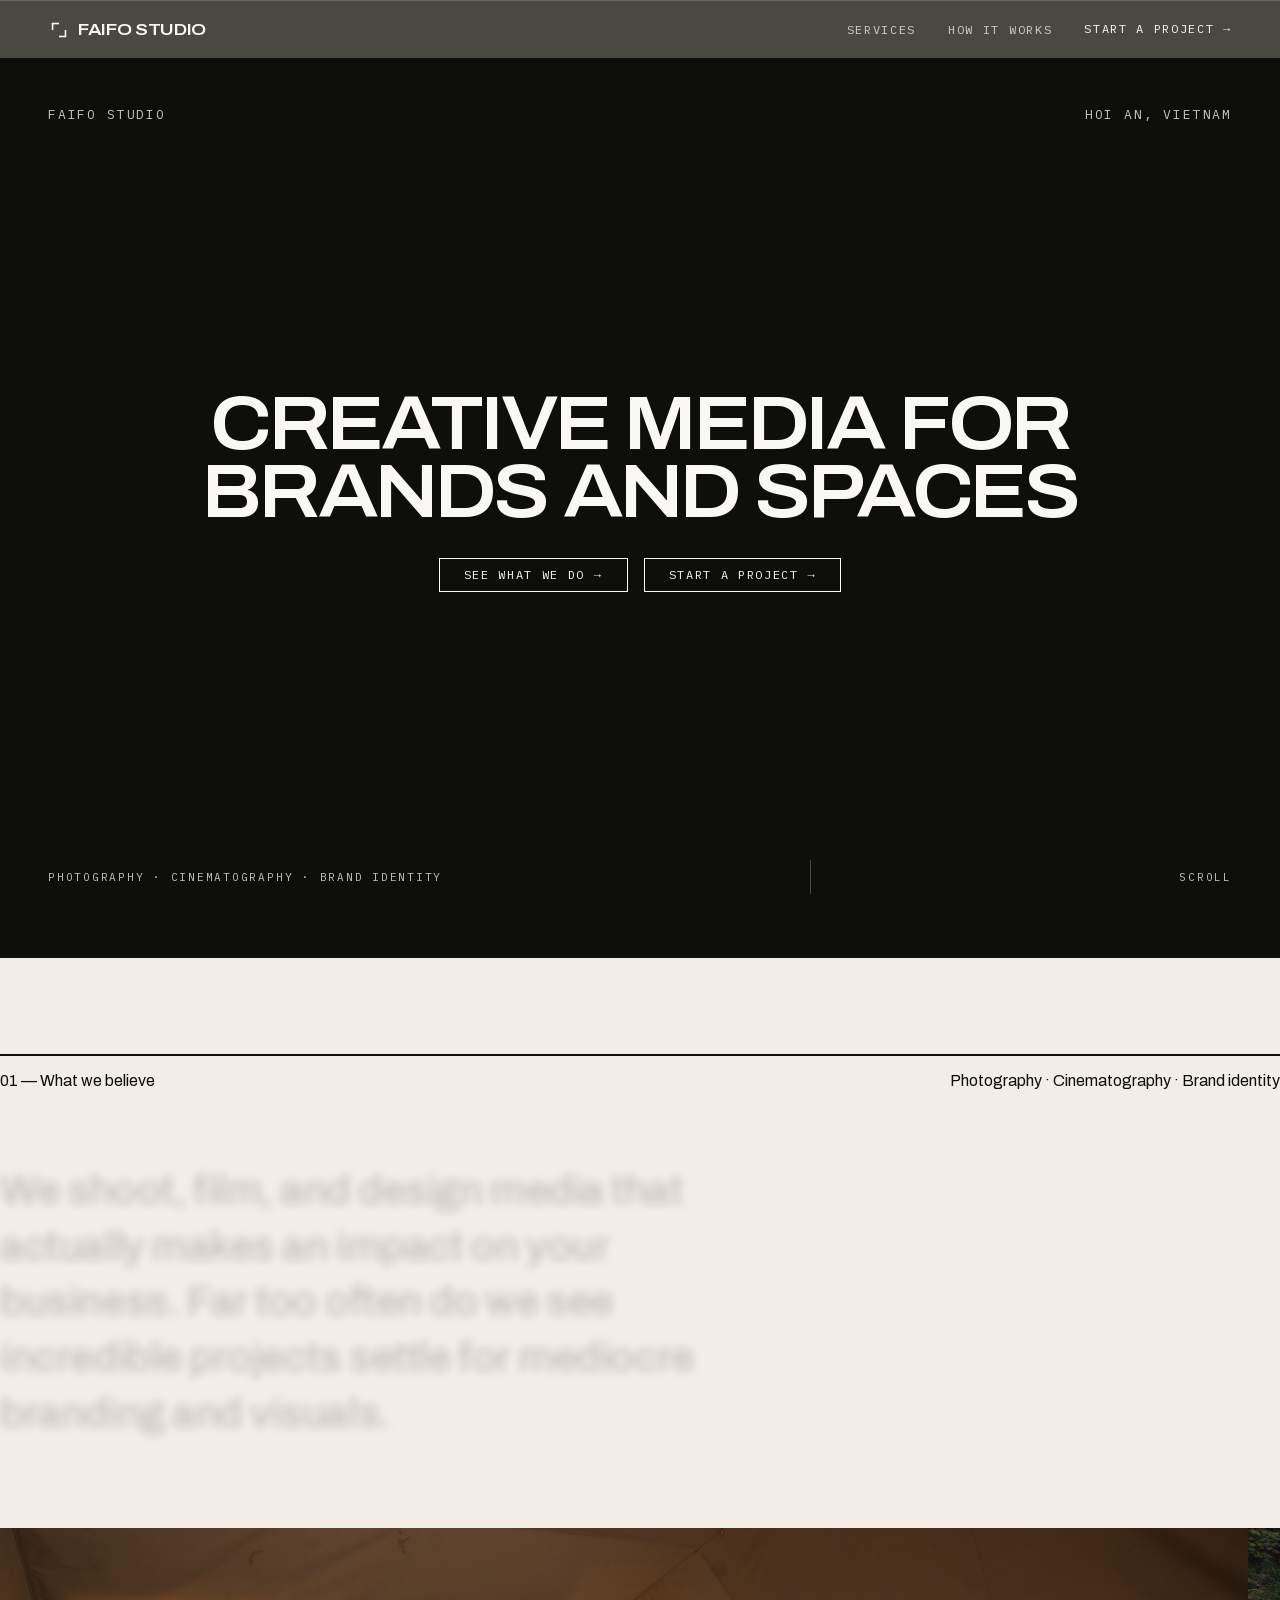
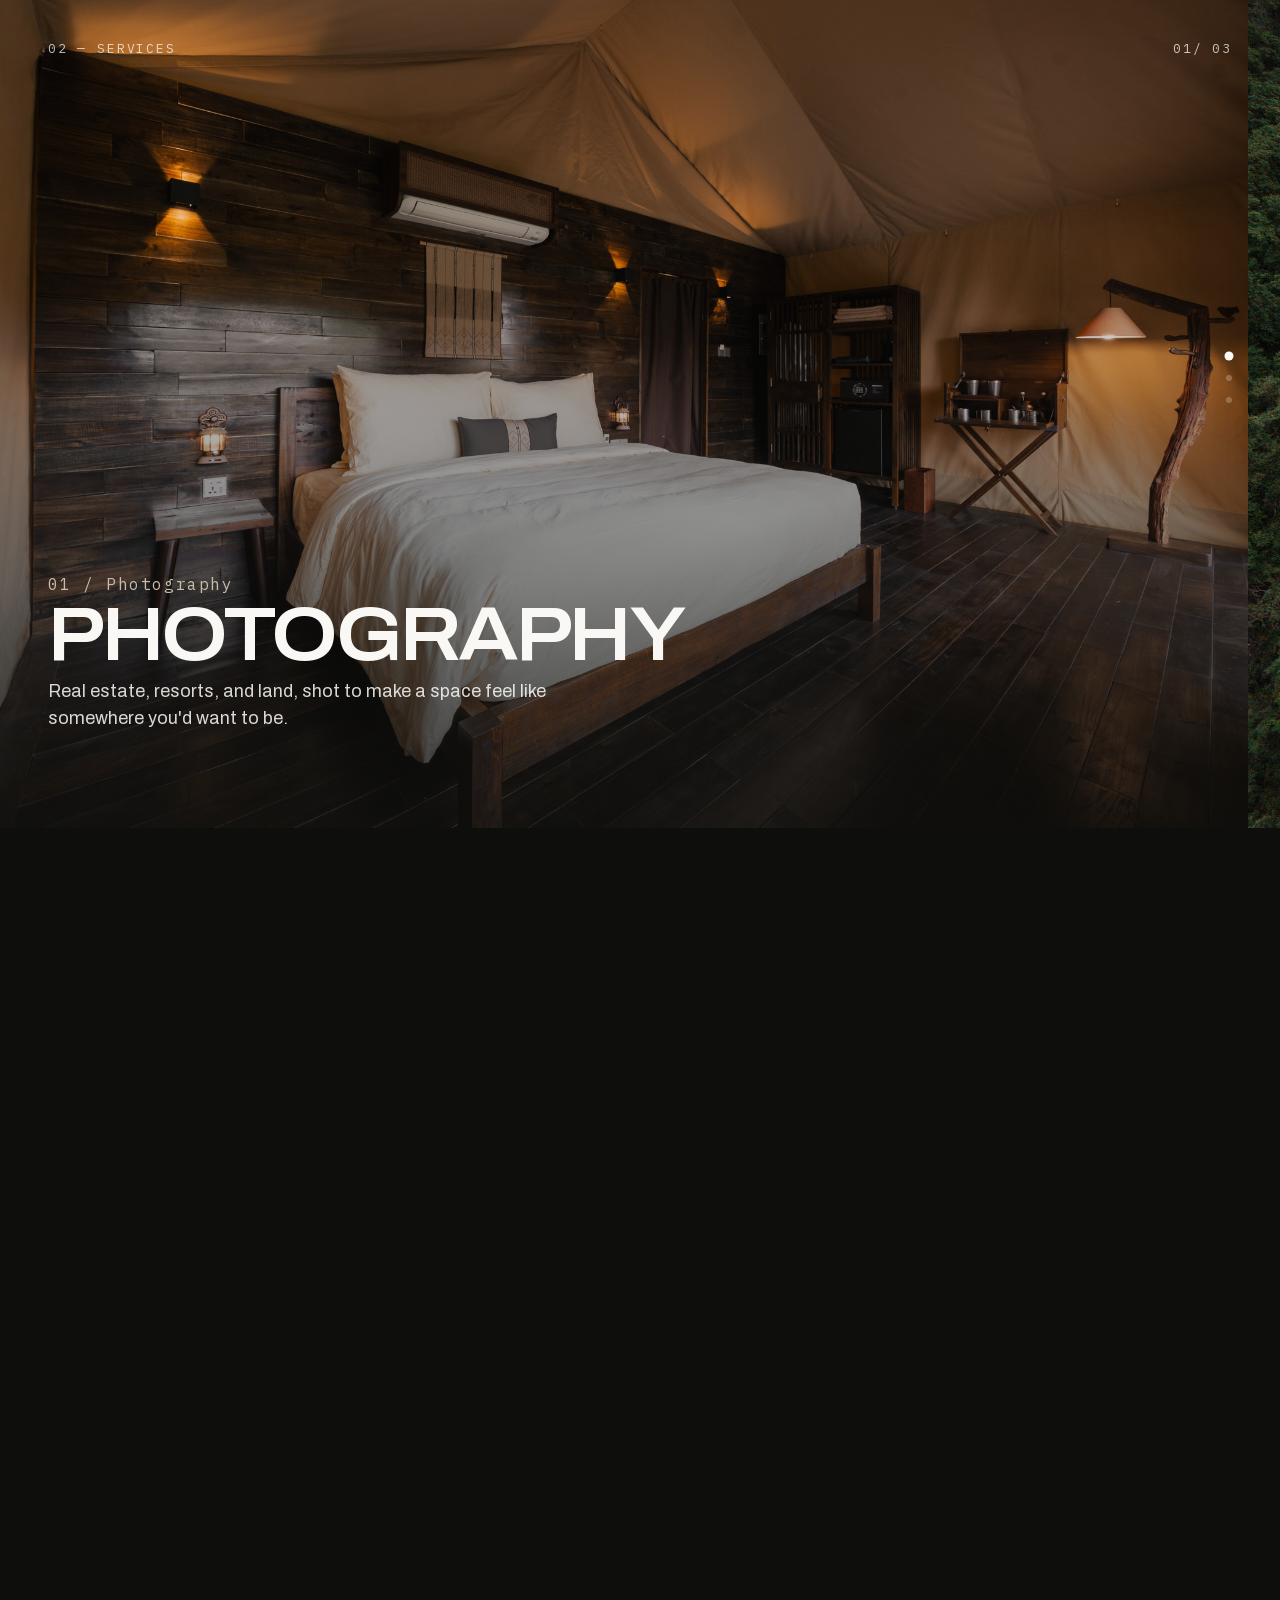
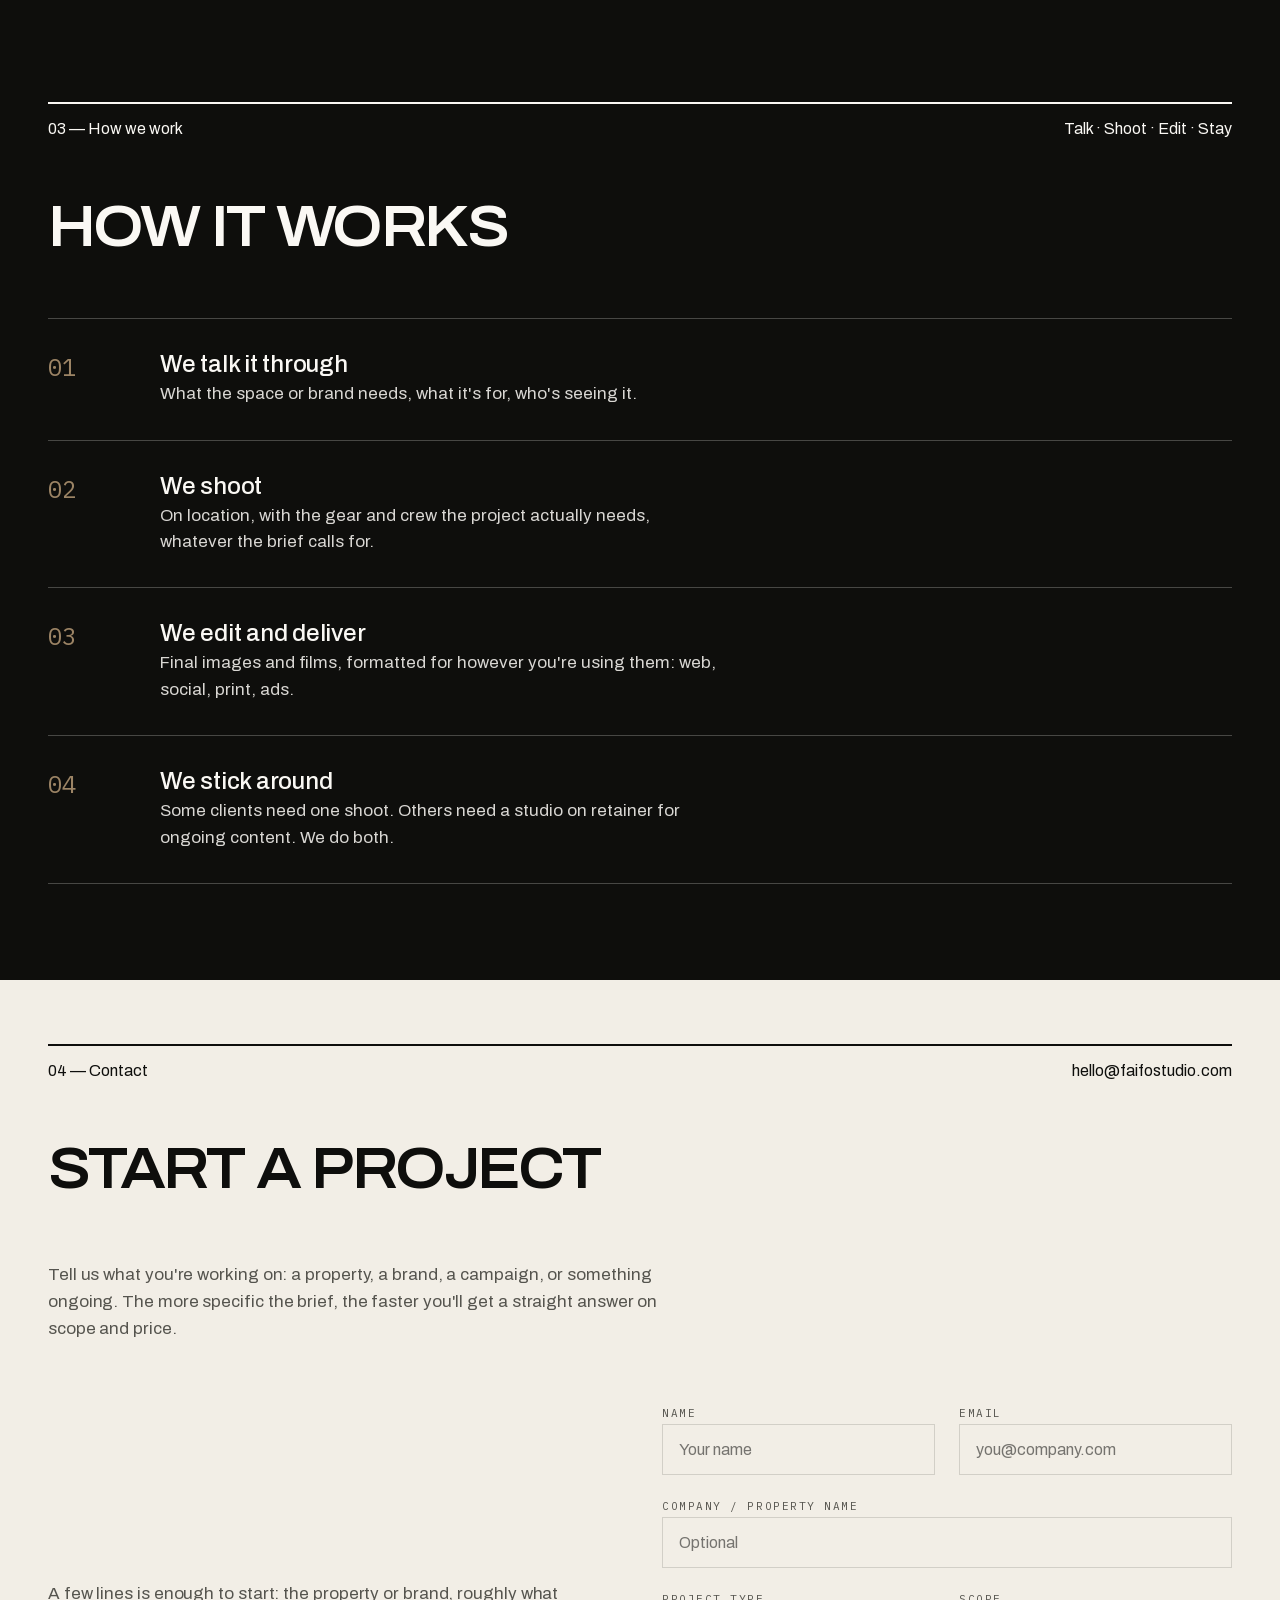
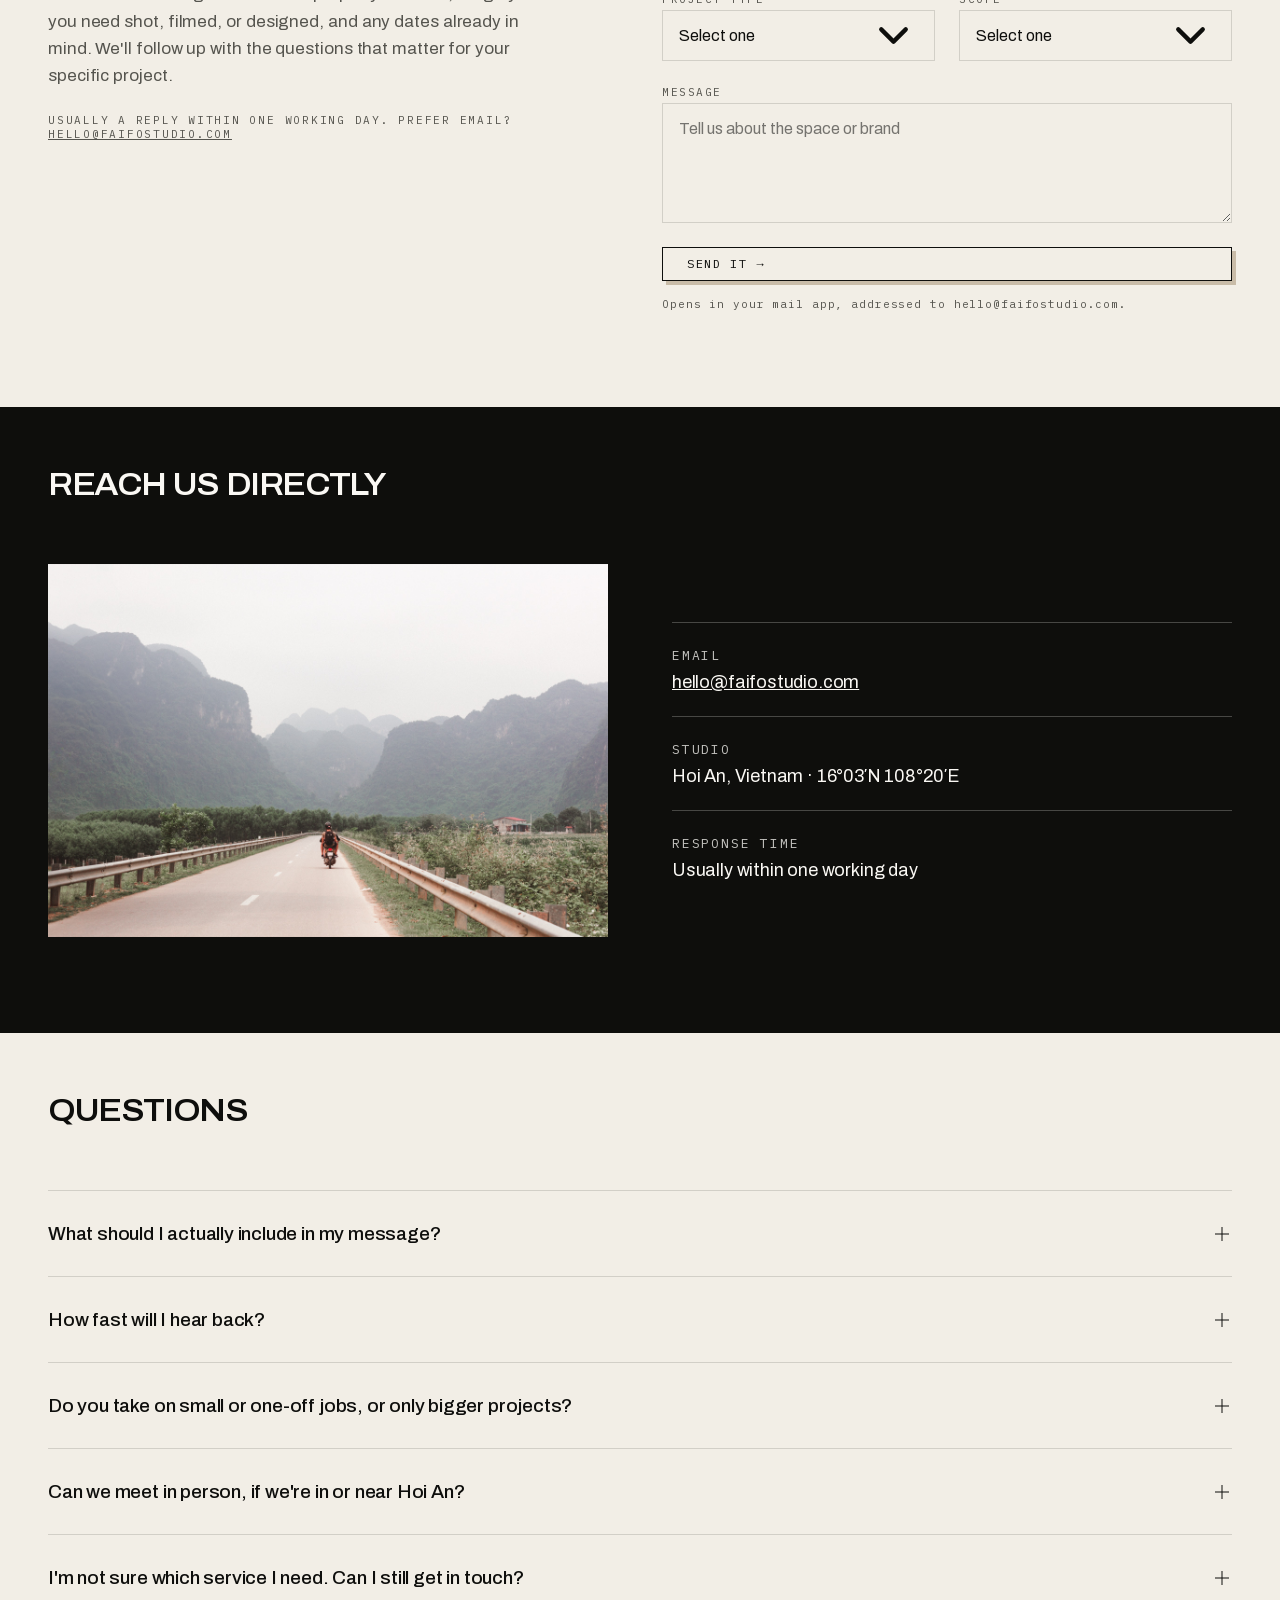
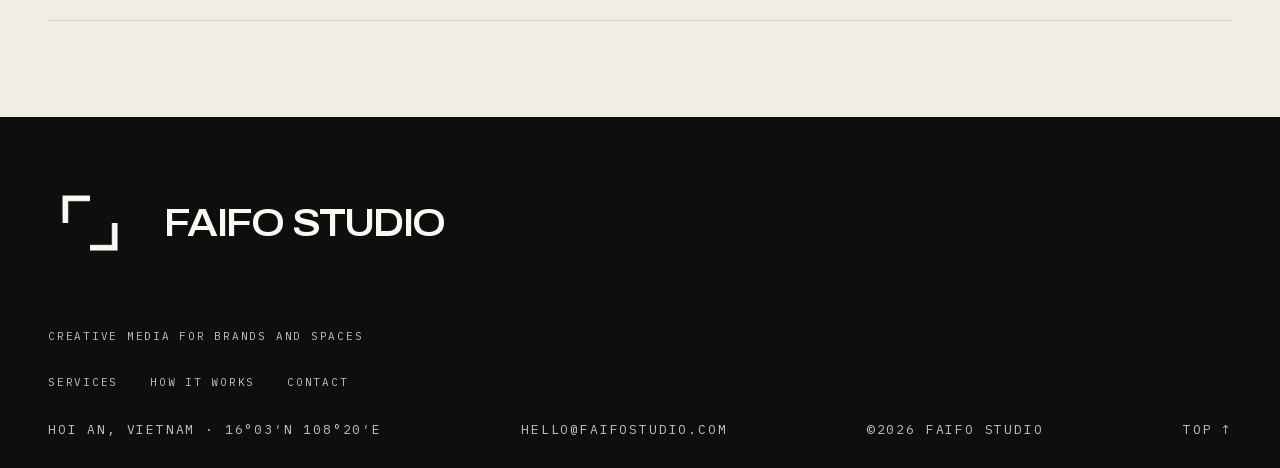
==== index.html @ 52a54480 "Merge Contact into single-page site, slide Services left, clean up dead code - Deleted contact.html " ====
<!DOCTYPE html>
<html lang="en">
<head>
<!--
THESIS: A multidisciplinary creative studio's site should read like a working notebook, not a template: every panel carries a section number and plain, direct copy, and the one real case study gets real room to breathe.
OWN-WORLD: Ink #0E0E0C and bone #F2EEE6 grounds, Archivo display (wdth 112, -4.5% tracking, uppercase) over IBM Plex Mono meta, a two-corner crop-mark logo, radius 0, one 4px offset shadow on the whole site.
STORY: A hospitality brand or property developer sees what the studio actually does (photo, film, drone, brand), sees Auko as proof, sees how a project runs, then starts one.
FIRST VIEWPORT: Full-bleed Auko photograph, dark scrim rising from the base, meta bar top, headline "Creative media for brands and spaces" bottom-left, subhead + two CTAs bottom-right.
FORM: Restructured from a handoff doc (services, featured project, process, clients, testimonials, about, contact) laid over the existing brief-pinned Faifo Studio brand system — visual language unchanged, information architecture rebuilt.
FINISH: unreviewed and undocumented is unfinished; this build ends with the finish review, the verdict, and DESIGN.md.
-->
<meta charset="UTF-8">
<meta name="viewport" content="width=device-width, initial-scale=1.0">
<title>Faifo Studio — Creative media for brands and spaces</title>
<meta name="description" content="Faifo Studio is a Hoi An based creative studio: photography, cinematography, and brand identity for hospitality brands and property developers.">
<link rel="icon" href="assets/logo/mark-ink.png">
<meta name="theme-color" content="#0E0E0C">
<link rel="stylesheet" href="css/tokens.css">
<link rel="stylesheet" href="css/base.css">
<link rel="stylesheet" href="css/style.css">
<script>
  // Runs before paint: decides once whether the fullscreen intro plays this
  // session. A blocked/unavailable sessionStorage or reduced-motion just
  // skips it — the default (no class) state is "no intro", never a stuck cover.
  try {
    if (!sessionStorage.getItem('faifo-intro-seen') && !window.matchMedia('(prefers-reduced-motion: reduce)').matches) {
      document.documentElement.classList.add('show-intro');
      sessionStorage.setItem('faifo-intro-seen', '1');
    }
  } catch (e) {}
</script>
</head>
<body>

<div class="intro" id="intro" aria-hidden="true">
  <div class="intro__mark">
    <img src="assets/logo/mark-nav.png" width="1024" height="1024" alt="">
    <span class="intro__word">Faifo Studio</span>
  </div>
</div>

<a class="skip-link" href="#main">Skip to content</a>

<header class="nav on-ink">
  <div class="nav__row">
    <a class="nav__brand" href="#top" aria-label="Faifo Studio, home">
      <img src="assets/logo/mark-nav.png" width="1024" height="1024" alt="">
      <span>Faifo Studio</span>
    </a>
    <nav class="nav__links" aria-label="Primary">
      <a href="#services">Services</a>
      <a href="#process">How it works</a>
      <a class="is-cta" href="#contact">Start a project →</a>
    </nav>
    <button class="nav__toggle" id="navToggle" aria-label="Open menu" aria-expanded="false" aria-controls="navPanel">
      <svg viewBox="0 0 16 16" fill="none" xmlns="http://www.w3.org/2000/svg"><path d="M1 4h14M1 8h14M1 12h14" stroke="currentColor" stroke-width="1.3"/></svg>
    </button>
  </div>
</header>

<div class="nav-panel" id="navPanel">
  <div class="nav__row" style="padding:0;">
    <span class="nav__brand"><img src="assets/logo/mark-nav.png" width="1024" height="1024" alt=""><span>Faifo Studio</span></span>
    <button class="nav-panel__close" id="navClose" aria-label="Close menu">
      <svg viewBox="0 0 16 16" fill="none" xmlns="http://www.w3.org/2000/svg"><path d="M2 2l12 12M14 2L2 14" stroke="currentColor" stroke-width="1.3"/></svg>
    </button>
  </div>
  <nav class="nav-panel__links" aria-label="Mobile">
    <a href="#services">Services</a>
    <a href="#process">How it works</a>
    <a href="#contact">Contact</a>
  </nav>
  <span class="meta-sm" style="color:var(--ink-meta-on-ink)">Hoi An, Vietnam · hello@faifostudio.com</span>
</div>

<main id="main">

  <!-- Hero -->
  <section class="hero on-ink" id="top" aria-label="Introduction">
    <div class="hero__content">
      <div class="hero__top meta">
        <span>Faifo Studio</span>
        <span>Hoi An, Vietnam</span>
      </div>
      <div class="hero__body">
        <h1 class="h-display">Creative media for brands and spaces</h1>
        <div class="hero__ctas">
          <a class="btn" href="#services">See what we do →</a>
          <a class="btn" href="#contact">Start a project →</a>
        </div>
      </div>
    </div>
    <div class="hero__scroll meta-sm">
      <span>Photography · Cinematography · Brand identity</span>
      <span class="scroll-mark" aria-hidden="true"></span>
      <span>Scroll</span>
    </div>
  </section>

  <!-- 01 — Statement -->
  <section class="statement on-bone" id="statement" aria-label="What we believe">
    <div class="wrap">
      <div class="meta-bar">
        <span>01 — What we believe</span>
        <span>Photography · Cinematography · Brand identity</span>
      </div>
      <p class="statement__text" id="statementText"><span class="word">We</span> <span class="word">shoot,</span> <span class="word">film,</span> <span class="word">and</span> <span class="word">design</span> <span class="word">media</span> <span class="word">that</span> <span class="word">actually</span> <span class="word">makes</span> <span class="word">an</span> <span class="word">impact</span> <span class="word">on</span> <span class="word">your</span> <span class="word">business.</span> <span class="word">Far</span> <span class="word">too</span> <span class="word">often</span> <span class="word">do</span> <span class="word">we</span> <span class="word">see</span> <span class="word">incredible</span> <span class="word">projects</span> <span class="word">settle</span> <span class="word">for</span> <span class="word">mediocre</span> <span class="word">branding</span> <span class="word">and</span> <span class="word">visuals.</span></p>
    </div>
  </section>

  <!-- 02 — Services -->
  <section class="services-pin on-ink" id="services" aria-label="Services">
    <div class="services-pin__scroller">
      <div class="services-pin__sticky">
        <div class="services-pin__bar meta">
          <span>02 — Services</span>
          <span class="services-pin__counter"><span data-current>01</span><span data-total>03</span></span>
        </div>
        <div class="services-pin__rail">
          <span class="services-pin__dot is-active"></span>
          <span class="services-pin__dot"></span>
          <span class="services-pin__dot"></span>
        </div>

        <div class="services-pin__track">
          <div class="services-pin__panel is-active">
            <img class="services-pin__img" src="assets/photo/auko/lodge-canopy-01.jpg" alt="Canopy lodge interior, timber-panelled bed with warm lamplight">
            <div class="services-pin__scrim" aria-hidden="true"></div>
            <div class="services-pin__body">
              <span class="services-pin__num">01 / Photography</span>
              <h3 class="h-display services-pin__title">Photography</h3>
              <p class="services-pin__desc">Real estate, resorts, and land, shot to make a space feel like somewhere you'd want to be.</p>
            </div>
          </div>

          <div class="services-pin__panel">
            <video class="services-pin__img" id="servicesFilmBg" poster="assets/photo/auko/overview-02-dusk.jpg" muted loop playsinline preload="none">
              <source src="assets/video/auko-walkthrough.mp4" type="video/mp4">
            </video>
            <div class="services-pin__scrim" aria-hidden="true"></div>
            <div class="services-pin__body">
              <span class="services-pin__num">02 / Cinematography</span>
              <h3 class="h-display services-pin__title">Cinematography</h3>
              <p class="services-pin__desc">Property films, resort walkthroughs, and brand films, shot to be watched, not skipped.</p>
            </div>
          </div>

          <div class="services-pin__panel">
            <img class="services-pin__img" src="assets/photo/personal/mountain-window.jpg" alt="A mountain framed through a window opening, warm afternoon light">
            <div class="services-pin__scrim" aria-hidden="true"></div>
            <div class="services-pin__body">
              <span class="services-pin__num">03 / Brand identity</span>
              <h3 class="h-display services-pin__title">Brand identity</h3>
              <p class="services-pin__desc">Logos, visual identity, and the guidelines that keep a brand looking like itself.</p>
            </div>
          </div>
        </div>
      </div>
    </div>
  </section>

  <!-- 03 — How we work -->
  <section class="section on-ink hairline-top" id="process" aria-label="How we work">
    <div class="wrap">
      <div class="meta-bar">
        <span>03 — How we work</span>
        <span>Talk · Shoot · Edit · Stay</span>
      </div>
      <div class="section-head reveal">
        <h2 class="h-section">How it works</h2>
      </div>

      <div class="numbered-list reveal">
        <div class="numbered-list__item">
          <span class="numbered-list__num">01</span>
          <div class="numbered-list__body">
            <span class="numbered-list__title">We talk it through</span>
            <span class="numbered-list__desc">What the space or brand needs, what it's for, who's seeing it.</span>
          </div>
        </div>
        <div class="numbered-list__item">
          <span class="numbered-list__num">02</span>
          <div class="numbered-list__body">
            <span class="numbered-list__title">We shoot</span>
            <span class="numbered-list__desc">On location, with the gear and crew the project actually needs, whatever the brief calls for.</span>
          </div>
        </div>
        <div class="numbered-list__item">
          <span class="numbered-list__num">03</span>
          <div class="numbered-list__body">
            <span class="numbered-list__title">We edit and deliver</span>
            <span class="numbered-list__desc">Final images and films, formatted for however you're using them: web, social, print, ads.</span>
          </div>
        </div>
        <div class="numbered-list__item">
          <span class="numbered-list__num">04</span>
          <div class="numbered-list__body">
            <span class="numbered-list__title">We stick around</span>
            <span class="numbered-list__desc">Some clients need one shoot. Others need a studio on retainer for ongoing content. We do both.</span>
          </div>
        </div>
      </div>
    </div>
  </section>

  <!-- 04 — Contact -->
  <section class="section on-bone" id="contact" aria-label="Contact">
    <div class="wrap">
      <div class="meta-bar">
        <span>04 — Contact</span>
        <span>hello@faifostudio.com</span>
      </div>
      <div class="section-head reveal">
        <h2 class="h-section">Start a project</h2>
        <p class="body-text" style="color:var(--ink-meta-on-bone)">Tell us what you're working on: a property, a brand, a campaign, or something ongoing. The more specific the brief, the faster you'll get a straight answer on scope and price.</p>
      </div>

      <div class="enquire__row reveal">
        <div class="enquire__copy">
          <p class="body-text" style="color:var(--ink-meta-on-bone)">A few lines is enough to start: the property or brand, roughly what you need shot, filmed, or designed, and any dates already in mind. We'll follow up with the questions that matter for your specific project.</p>
          <p class="meta-sm" style="color:var(--ink-meta-on-bone)">Usually a reply within one working day. Prefer email? <a href="mailto:hello@faifostudio.com" style="text-decoration:underline">hello@faifostudio.com</a></p>
        </div>

        <form id="enquireForm" class="enquire__form" novalidate>
          <div class="grid-12" style="gap:var(--sp-5); margin-bottom: var(--sp-5);">
            <div class="field" style="grid-column: span 6;">
              <label for="f-name">Name</label>
              <input id="f-name" name="name" type="text" required autocomplete="name" placeholder="Your name">
            </div>
            <div class="field" style="grid-column: span 6;">
              <label for="f-email">Email</label>
              <input id="f-email" name="email" type="email" required autocomplete="email" spellcheck="false" placeholder="you@company.com">
            </div>
            <div class="field" style="grid-column: span 12;">
              <label for="f-company">Company / property name</label>
              <input id="f-company" name="company" type="text" autocomplete="organization" placeholder="Optional">
            </div>
            <div class="field" style="grid-column: span 6;">
              <label for="f-type">Project type</label>
              <select id="f-type" name="projectType">
                <option value="">Select one</option>
                <option>Photography</option>
                <option>Cinematography</option>
                <option>Brand identity</option>
                <option>Something else</option>
              </select>
            </div>
            <div class="field" style="grid-column: span 6;">
              <label for="f-scope">Scope</label>
              <select id="f-scope" name="scope">
                <option value="">Select one</option>
                <option>A single shoot</option>
                <option>A full project package</option>
                <option>Ongoing / retainer</option>
                <option>Not sure yet</option>
              </select>
            </div>
            <div class="field" style="grid-column: span 12;">
              <label for="f-message">Message</label>
              <textarea id="f-message" name="message" required placeholder="Tell us about the space or brand"></textarea>
            </div>
          </div>
          <button class="btn is-primary" type="submit">Send it →</button>
          <p class="form-note" id="formStatus" role="status" aria-live="polite" style="margin-top:var(--sp-4)">Opens in your mail app, addressed to hello@faifostudio.com.</p>
        </form>
      </div>
    </div>
  </section>

  <!-- Reach us directly -->
  <section class="section on-ink hairline-top" aria-label="Other ways to reach us">
    <div class="wrap">
      <div class="section-head reveal">
        <h3 class="h-section" style="font-size:clamp(1.8rem,2.4vw,3rem)">Reach us directly</h3>
      </div>
      <div class="media-row reveal">
        <div class="media-row__media">
          <img src="assets/photo/personal/vietnam-bike-mountains.jpg" width="2400" height="1600" alt="A rider heads down a road toward Vietnam's karst mountains" loading="lazy">
        </div>
        <div class="media-row__body">
          <div class="doctrine" style="grid-template-columns: 1fr; gap: var(--sp-5); margin-top: 0;">
            <div class="doctrine__item">
              <span class="meta">Email</span>
              <span><a href="mailto:hello@faifostudio.com" style="text-decoration:underline">hello@faifostudio.com</a></span>
            </div>
            <div class="doctrine__item">
              <span class="meta">Studio</span>
              <span>Hoi An, Vietnam · 16°03′N 108°20′E</span>
            </div>
            <div class="doctrine__item">
              <span class="meta">Response time</span>
              <span>Usually within one working day</span>
            </div>
          </div>
        </div>
      </div>
    </div>
  </section>

  <!-- FAQ -->
  <section class="section on-bone hairline-top" aria-label="Frequently asked questions">
    <div class="wrap">
      <div class="section-head reveal">
        <h3 class="h-section" style="font-size:clamp(1.8rem,2.4vw,3rem)">Questions</h3>
      </div>
      <div class="faq reveal">
        <div class="faq__item">
          <h4><button class="faq__q" aria-expanded="false"><span>What should I actually include in my message?</span><span class="faq__icon" aria-hidden="true"></span></button></h4>
          <div class="faq__a"><div class="faq__a-inner"><p>The property or brand, roughly what you need (shoot, film, brand system, or a mix), and any dates already in mind. Rough is fine, we'll ask follow-up questions once we know the shape of it.</p></div></div>
        </div>
        <div class="faq__item">
          <h4><button class="faq__q" aria-expanded="false"><span>How fast will I hear back?</span><span class="faq__icon" aria-hidden="true"></span></button></h4>
          <div class="faq__a"><div class="faq__a-inner"><p>Usually within one working day. If it's more urgent than that, say so in the message and we'll prioritise it.</p></div></div>
        </div>
        <div class="faq__item">
          <h4><button class="faq__q" aria-expanded="false"><span>Do you take on small or one-off jobs, or only bigger projects?</span><span class="faq__icon" aria-hidden="true"></span></button></h4>
          <div class="faq__a"><div class="faq__a-inner"><p>Both. Some clients need one shoot, others need a studio on retainer for ongoing content. Send the brief either way and we'll scope it honestly.</p></div></div>
        </div>
        <div class="faq__item">
          <h4><button class="faq__q" aria-expanded="false"><span>Can we meet in person, if we're in or near Hoi An?</span><span class="faq__icon" aria-hidden="true"></span></button></h4>
          <div class="faq__a"><div class="faq__a-inner"><p>Yes. Mention it in your message and we'll set up a time, at the property or wherever suits.</p></div></div>
        </div>
        <div class="faq__item">
          <h4><button class="faq__q" aria-expanded="false"><span>I'm not sure which service I need. Can I still get in touch?</span><span class="faq__icon" aria-hidden="true"></span></button></h4>
          <div class="faq__a"><div class="faq__a-inner"><p>Yes, that's a normal starting point. Describe what you're trying to achieve and we'll help you work out whether it's photography, film, brand identity, or some combination.</p></div></div>
        </div>
      </div>
    </div>
  </section>

</main>

<footer class="footer on-ink hairline-top">
  <div class="wrap">
    <div class="footer__mark">
      <img src="assets/logo/mark-nav.png" width="1024" height="1024" alt="Faifo Studio mark">
      <span class="h-section" style="font-size:clamp(1.8rem,3vw,3.2rem)">Faifo studio</span>
    </div>
    <p class="meta-sm" style="color:var(--ink-meta-on-ink); margin-bottom:var(--sp-6)">Creative media for brands and spaces</p>
    <nav class="footer__nav meta-sm" style="display:flex; gap:var(--sp-6); margin-bottom:var(--sp-6)" aria-label="Footer">
      <a href="#services">Services</a>
      <a href="#process">How it works</a>
      <a href="#contact">Contact</a>
    </nav>
    <div class="footer__row meta">
      <span>Hoi An, Vietnam · 16°03′N 108°20′E</span>
      <a href="mailto:hello@faifostudio.com">hello@faifostudio.com</a>
      <span>©2026 Faifo Studio</span>
      <a class="back-top" href="#top">Top ↑</a>
    </div>
  </div>
</footer>

<script src="js/main.js"></script>
</body>
</html>
---- css/tokens.css ----
/* Faifo Studio — design tokens
   Source: brand guidelines, Edition 01 (Aug.10.26) */

@font-face {
  font-family: 'Archivo';
  font-style: normal;
  font-weight: 300 900;
  font-stretch: 62% 125%;
  font-display: swap;
  src: url("../assets/fonts/archivo-latin.woff2") format('woff2');
  unicode-range: U+0000-00FF, U+0131, U+0152-0153, U+02BB-02BC, U+2000-206F, U+2074, U+20AC, U+2122, U+2191, U+2193, U+2212, U+2215, U+FEFF, U+FFFD;
}
@font-face {
  font-family: 'Archivo';
  font-style: normal;
  font-weight: 300 900;
  font-stretch: 62% 125%;
  font-display: swap;
  src: url("../assets/fonts/archivo-latin-ext.woff2") format('woff2');
  unicode-range: U+0100-02BA, U+02BD-02C5, U+02C7-02CC, U+02CE-02D7, U+02DD-02FF, U+0304, U+0308, U+0329, U+1D00-1DBF, U+1E00-1E9F, U+1EF2-1EFF, U+2020, U+20A0-20AB, U+20AD-20C0, U+2113, U+2C60-2C7F, U+A720-A7FF;
}
@font-face {
  font-family: 'Archivo';
  font-style: normal;
  font-weight: 300 900;
  font-stretch: 62% 125%;
  font-display: swap;
  src: url("../assets/fonts/archivo-vietnamese.woff2") format('woff2');
  unicode-range: U+0102-0103, U+0110-0111, U+0128-0129, U+0168-0169, U+01A0-01A1, U+01AF-01B0, U+0300-0301, U+0303-0304, U+0308-0309, U+0323, U+0329, U+1EA0-1EF9, U+20AB;
}

@font-face {
  font-family: 'IBM Plex Mono';
  font-style: normal;
  font-weight: 400;
  font-display: swap;
  src: url("../assets/fonts/plex-mono-400-latin.woff2") format('woff2');
  unicode-range: U+0000-00FF, U+0131, U+0152-0153, U+02BB-02BC, U+2000-206F, U+2074, U+20AC, U+2122, U+2191, U+2193, U+2212, U+2215, U+FEFF, U+FFFD;
}
@font-face {
  font-family: 'IBM Plex Mono';
  font-style: normal;
  font-weight: 400;
  font-display: swap;
  src: url("../assets/fonts/plex-mono-400-latin-ext.woff2") format('woff2');
  unicode-range: U+0100-02BA, U+02BD-02C5, U+02C7-02CC, U+02CE-02D7, U+02DD-02FF, U+0304, U+0308, U+0329, U+1D00-1DBF, U+1E00-1E9F, U+1EF2-1EFF, U+2020, U+20A0-20AB, U+20AD-20C0, U+2113, U+2C60-2C7F, U+A720-A7FF;
}
@font-face {
  font-family: 'IBM Plex Mono';
  font-style: normal;
  font-weight: 400;
  font-display: swap;
  src: url("../assets/fonts/plex-mono-400-vietnamese.woff2") format('woff2');
  unicode-range: U+0102-0103, U+0110-0111, U+0128-0129, U+0168-0169, U+01A0-01A1, U+01AF-01B0, U+0300-0301, U+0303-0304, U+0308-0309, U+0323, U+0329, U+1EA0-1EF9, U+20AB;
}
@font-face {
  font-family: 'IBM Plex Mono';
  font-style: normal;
  font-weight: 500;
  font-display: swap;
  src: url("../assets/fonts/plex-mono-500-latin.woff2") format('woff2');
  unicode-range: U+0000-00FF, U+0131, U+0152-0153, U+02BB-02BC, U+2000-206F, U+2074, U+20AC, U+2122, U+2191, U+2193, U+2212, U+2215, U+FEFF, U+FFFD;
}
@font-face {
  font-family: 'IBM Plex Mono';
  font-style: normal;
  font-weight: 500;
  font-display: swap;
  src: url("../assets/fonts/plex-mono-500-latin-ext.woff2") format('woff2');
  unicode-range: U+0100-02BA, U+02BD-02C5, U+02C7-02CC, U+02CE-02D7, U+02DD-02FF, U+0304, U+0308, U+0329, U+1D00-1DBF, U+1E00-1E9F, U+1EF2-1EFF, U+2020, U+20A0-20AB, U+20AD-20C0, U+2113, U+2C60-2C7F, U+A720-A7FF;
}
@font-face {
  font-family: 'IBM Plex Mono';
  font-style: normal;
  font-weight: 500;
  font-display: swap;
  src: url("../assets/fonts/plex-mono-500-vietnamese.woff2") format('woff2');
  unicode-range: U+0102-0103, U+0110-0111, U+0128-0129, U+0168-0169, U+01A0-01A1, U+01AF-01B0, U+0300-0301, U+0303-0304, U+0308-0309, U+0323, U+0329, U+1EA0-1EF9, U+20AB;
}
@font-face {
  font-family: 'IBM Plex Mono';
  font-style: normal;
  font-weight: 600;
  font-display: swap;
  src: url("../assets/fonts/plex-mono-600-latin.woff2") format('woff2');
  unicode-range: U+0000-00FF, U+0131, U+0152-0153, U+02BB-02BC, U+2000-206F, U+2074, U+20AC, U+2122, U+2191, U+2193, U+2212, U+2215, U+FEFF, U+FFFD;
}
@font-face {
  font-family: 'IBM Plex Mono';
  font-style: normal;
  font-weight: 600;
  font-display: swap;
  src: url("../assets/fonts/plex-mono-600-latin-ext.woff2") format('woff2');
  unicode-range: U+0100-02BA, U+02BD-02C5, U+02C7-02CC, U+02CE-02D7, U+02DD-02FF, U+0304, U+0308, U+0329, U+1D00-1DBF, U+1E00-1E9F, U+1EF2-1EFF, U+2020, U+20A0-20AB, U+20AD-20C0, U+2113, U+2C60-2C7F, U+A720-A7FF;
}
@font-face {
  font-family: 'IBM Plex Mono';
  font-style: normal;
  font-weight: 600;
  font-display: swap;
  src: url("../assets/fonts/plex-mono-600-vietnamese.woff2") format('woff2');
  unicode-range: U+0102-0103, U+0110-0111, U+0128-0129, U+0168-0169, U+01A0-01A1, U+01AF-01B0, U+0300-0301, U+0303-0304, U+0308-0309, U+0323, U+0329, U+1EA0-1EF9, U+20AB;
}

:root {
  /* Color — paper, ink, two earths, one signal */
  --ink-900: #0E0E0C;
  --bone-100: #F2EEE6;
  --bone-50: #FAF8F4;   /* foreground-on-ink / lightest paper */
  --bone-200: #E7E0D4;  /* sunken */
  --sand-300: #C9BCA8;  /* fill */
  --clay-500: #9C8465;  /* accent type */
  --green-600: #14653A; /* signal — availability only */
  --rust-700: #9A3412;  /* destructive / error only, never decorative */

  --ink-meta-on-ink: rgba(250, 248, 244, .76);
  --ink-line-on-ink: rgba(250, 248, 244, .24);
  --ink-body-on-ink: rgba(250, 248, 244, .86);
  --ink-meta-on-bone: #55544E;
  --ink-line-on-bone: rgba(14, 14, 12, .14);

  /* Type */
  --font-grotesk: 'Archivo', system-ui, sans-serif;
  --font-mono: 'IBM Plex Mono', ui-monospace, monospace;

  --tracking-display: -0.045em;
  --tracking-heading: -0.02em;
  --tracking-meta: 0.14em;

  /* Grid — 12 columns, 16px gutter, 1440 max, page margin 24 rising to 48 */
  --grid-max: 1440px;
  --grid-gutter: 16px;
  --page-margin: 24px;

  /* Spacing scale — 2px rooted */
  --sp-1: 2px;  --sp-2: 4px;  --sp-3: 8px;  --sp-4: 16px; --sp-5: 24px;
  --sp-6: 32px; --sp-7: 48px; --sp-8: 64px; --sp-9: 96px; --sp-10: 128px;

  /* Surfaces */
  --radius: 0;
  --shadow-offset: 4px 4px 0 var(--sand-300);
  --ease-standard: cubic-bezier(.2, 0, .2, 1);
  --motion-hover: 110ms;
  --motion-panel: 220ms;
}

@media (min-width: 1024px) {
  :root { --page-margin: 48px; }
}

/* Tracking is size-specific, not one ratio for every scale of type: tighten further
   once the display clamp is near its largest rendered size. */
@media (min-width: 1400px) {
  :root { --tracking-display: -0.06em; }
}
---- css/base.css ----
/* Reset + browser surfaces, themed from the palette rather than left to defaults */

*, *::before, *::after { box-sizing: border-box; margin: 0; padding: 0; }

html { -webkit-text-size-adjust: 100%; }

@media (prefers-reduced-motion: reduce) {
  html { scroll-behavior: auto; }
  *, *::before, *::after { animation-duration: 0.01ms !important; animation-iteration-count: 1 !important; transition-duration: 0.01ms !important; }
}

body {
  font-family: var(--font-grotesk);
  background: var(--bone-100);
  color: var(--ink-900);
  font-variation-settings: 'wdth' 100;
  -webkit-font-smoothing: antialiased;
  text-rendering: optimizeLegibility;
}

img { display: block; max-width: 100%; }
a { color: inherit; text-decoration: none; }
button { font: inherit; color: inherit; background: none; border: 0; cursor: pointer; }
a, button { touch-action: manipulation; }

/* Selection */
::selection { background: var(--ink-900); color: var(--bone-50); }
.on-ink ::selection { background: var(--bone-50); color: var(--ink-900); }

/* Caret */
input, textarea { caret-color: var(--clay-500); }

/* Focus ring — 2px solid, offset, themed */
:focus-visible {
  outline: 2px solid var(--ink-900);
  outline-offset: 2px;
}
.on-ink :focus-visible { outline-color: var(--bone-50); }

/* Scrollbar */
html { scrollbar-width: thin; scrollbar-color: var(--sand-300) var(--bone-100); }
::-webkit-scrollbar { width: 10px; height: 10px; }
::-webkit-scrollbar-track { background: var(--bone-100); }
::-webkit-scrollbar-thumb { background: var(--sand-300); border: 2px solid var(--bone-100); }
::-webkit-scrollbar-thumb:hover { background: var(--clay-500); }

/* Tabular numerals for meta/data */
.mono, [data-num] { font-variant-numeric: tabular-nums; }

/* Skip link */
.skip-link {
  position: absolute;
  left: 12px;
  top: -60px;
  background: var(--bone-50);
  color: var(--ink-900);
  padding: 10px 16px;
  font-family: var(--font-mono);
  font-size: .75rem;
  letter-spacing: .1em;
  text-transform: uppercase;
  z-index: 100;
  transition: top 150ms ease;
}
.skip-link:focus { top: 12px; }
---- css/style.css ----
/* Faifo Studio — layout and components
   Grounds: ink (#0E0E0C) for film-led pages, bone (#F2EEE6) for print/forms — alternated section by section. */

/* ---------- type ---------- */

.h-display {
  font-family: var(--font-grotesk);
  font-weight: 600;
  font-variation-settings: 'wdth' 112;
  letter-spacing: var(--tracking-display);
  line-height: .9;
  text-transform: uppercase;
  font-size: clamp(2.75rem, 3.4vw + 2rem, 7.4rem);
  text-wrap: balance;
}

.h-section {
  font-family: var(--font-grotesk);
  font-weight: 600;
  font-variation-settings: 'wdth' 112;
  letter-spacing: var(--tracking-display);
  line-height: .94;
  text-transform: uppercase;
  font-size: clamp(2.25rem, 2.6vw + 1.5rem, 4.6rem);
  text-wrap: balance;
}

.h-card {
  font-family: var(--font-grotesk);
  font-weight: 600;
  font-variation-settings: 'wdth' 112;
  letter-spacing: -.035em;
  text-transform: uppercase;
  font-size: clamp(1.5rem, 1.4vw + 1rem, 2.1rem);
}

.lead {
  font-size: clamp(1.1rem, .5vw + 1rem, 1.375rem);
  line-height: 1.5;
  letter-spacing: -.005em;
  text-wrap: pretty;
  max-width: 46ch;
}

.body-text {
  font-size: 1.0625rem;
  line-height: 1.6;
  letter-spacing: -.005em;
  max-width: 64ch;
}

.meta {
  font-family: var(--font-mono);
  font-size: .8125rem;
  letter-spacing: var(--tracking-meta);
  text-transform: uppercase;
}

.meta-sm {
  font-family: var(--font-mono);
  font-size: .6875rem;
  letter-spacing: .16em; /* smaller than .meta — needs relatively more open tracking to stay legible */
  text-transform: uppercase;
}

/* ---------- grounds ---------- */

.on-ink { background: var(--ink-900); color: var(--bone-50); }
.on-bone { background: var(--bone-100); color: var(--ink-900); }
.on-ink .meta, .on-ink .meta-sm { color: var(--ink-meta-on-ink); }
.on-bone .meta, .on-bone .meta-sm { color: var(--ink-meta-on-bone); }
.on-ink .hairline-top { border-top: 1px solid var(--ink-line-on-ink); }
.on-bone .hairline-top { border-top: 1px solid var(--ink-line-on-bone); }

/* ---------- layout ---------- */

.section {
  padding: var(--sp-8) var(--page-margin) var(--sp-9);
}

.section-tight { padding: var(--sp-7) var(--page-margin); }

.wrap {
  max-width: var(--grid-max);
  margin-inline: auto;
}

.meta-bar {
  display: flex;
  justify-content: space-between;
  align-items: baseline;
  gap: var(--sp-4);
  border-top: 2px solid currentColor;
  padding-top: var(--sp-4);
  margin-bottom: var(--sp-8);
}

.grid-12 {
  display: grid;
  grid-template-columns: repeat(12, minmax(0, 1fr));
  gap: var(--grid-gutter);
}
.grid-12 > * { min-width: 0; }

/* Anchor targets land clear of the sticky nav instead of flush under it */
[id] { scroll-margin-top: 88px; }

/* ---------- nav ---------- */

.nav {
  position: sticky;
  top: 0;
  z-index: 40;
  background: rgba(14, 14, 12, .74);
  backdrop-filter: blur(20px) saturate(160%);
  -webkit-backdrop-filter: blur(20px) saturate(160%);
  color: var(--bone-50);
  border-top: 1px solid rgba(250, 248, 244, .16);
}
.nav::after {
  content: "";
  position: absolute; left: 0; right: 0; top: 100%; height: 14px;
  background: linear-gradient(to bottom, rgba(14, 14, 12, .28), transparent);
  pointer-events: none;
}
@media (prefers-reduced-transparency: reduce) {
  .nav { background: var(--ink-900); backdrop-filter: none; -webkit-backdrop-filter: none; border-top-color: transparent; border-bottom: 1px solid var(--ink-line-on-ink); }
  .nav::after { display: none; }
}

.nav__row {
  max-width: var(--grid-max);
  margin-inline: auto;
  display: flex;
  align-items: center;
  justify-content: space-between;
  padding: var(--sp-4) var(--page-margin);
}

.nav__brand { display: flex; align-items: center; gap: var(--sp-3); }
.nav__brand img { width: 22px; height: 22px; }
.nav__brand span {
  font-family: var(--font-grotesk);
  font-weight: 600;
  font-variation-settings: 'wdth' 112;
  letter-spacing: -.02em;
  text-transform: uppercase;
  font-size: 1.0625rem;
}

.nav__links { display: flex; align-items: center; gap: var(--sp-6); }
.nav__links a {
  font-family: var(--font-mono);
  font-size: .75rem;
  letter-spacing: var(--tracking-meta);
  text-transform: uppercase;
  color: var(--ink-meta-on-ink);
  padding-block: var(--sp-2);
  border-bottom: 1px solid transparent;
  display: inline-block;
  transition: color var(--motion-hover) var(--ease-standard), border-color var(--motion-hover) var(--ease-standard), transform 100ms ease-out;
}
.nav__links a:hover, .nav__links a:focus-visible { color: var(--bone-50); border-color: var(--bone-50); }
.nav__links a:active { transform: scale(.96); transition-duration: 80ms; }
.nav__links a.is-cta { color: var(--bone-50); }

.nav__toggle { display: none; }

/* Instant press feedback — respond on the down-stroke, not on release */
.nav__toggle, .nav-panel__close, .nav__brand, .back-top {
  transition: transform 100ms ease-out;
}
.nav__toggle:active, .nav-panel__close:active, .nav__brand:active, .back-top:active {
  transform: scale(.94);
}

/* ---------- buttons / tags ---------- */

.btn {
  font-family: var(--font-mono);
  font-size: .75rem;
  letter-spacing: var(--tracking-meta);
  text-transform: uppercase;
  padding: var(--sp-3) var(--sp-5);
  border: 1px solid currentColor;
  display: inline-flex;
  align-items: center;
  gap: var(--sp-3);
  transition: background var(--motion-hover) var(--ease-standard), color var(--motion-hover) var(--ease-standard), transform var(--motion-hover) var(--ease-standard);
}
.on-ink .btn:hover, .on-ink .btn:focus-visible { background: var(--bone-50); color: var(--ink-900); }
.on-bone .btn:hover, .on-bone .btn:focus-visible { background: var(--ink-900); color: var(--bone-50); }
.btn:hover, .btn:focus-visible { transform: translateY(-1px); }
.btn:active { transform: translateY(1px); transition-duration: 80ms; }

.tag {
  font-family: var(--font-mono);
  font-size: .6875rem;
  letter-spacing: var(--tracking-meta);
  text-transform: uppercase;
  padding: var(--sp-2) var(--sp-4);
  border-radius: 999px;
  border: 1px solid currentColor;
}
.tag.is-signal { color: var(--green-600); border-color: var(--green-600); }

/* ---------- hero ---------- */

.hero {
  position: relative;
  min-height: 100dvh;
  display: flex;
  flex-direction: column;
  justify-content: space-between;
  padding: var(--sp-7) var(--page-margin) var(--sp-8);
  color: var(--bone-50);
  background: var(--ink-900);
  overflow: hidden;
}

.hero__content { position: relative; z-index: 2; max-width: var(--grid-max); margin-inline: auto; width: 100%; flex: 1; display: flex; flex-direction: column; justify-content: space-between; }

.hero__top { display: flex; justify-content: space-between; }

.hero__body {
  display: flex;
  flex-direction: column;
  align-items: center;
  text-align: center;
  gap: var(--sp-6);
  margin: auto 0;
}
.hero__body .h-display { max-width: 20ch; }
.hero__body .hero__ctas { margin-top: 0; }

.hero__scroll {
  position: relative;
  z-index: 2;
  display: flex;
  justify-content: space-between;
  align-items: center;
  max-width: var(--grid-max);
  margin-inline: auto;
  width: 100%;
  color: var(--ink-meta-on-ink);
}

.scroll-mark { width: 1px; height: 34px; background: var(--ink-line-on-ink); position: relative; overflow: hidden; }
.scroll-mark::after {
  content: ""; position: absolute; left: 0; top: -100%; width: 100%; height: 100%;
  background: var(--bone-50);
  animation: scrollrun 2.2s var(--ease-standard) infinite;
}
@keyframes scrollrun { to { top: 100%; } }

/* ---------- statement — scroll-scrubbed word reveal ---------- */
/* Default state is fully lit (every .word at opacity:1) — this is the no-JS
   and reduced-motion baseline, a plainly readable paragraph. main.js only
   dims words in via inline opacity once it confirms motion is allowed, so a
   script failure never leaves the statement stuck half-legible. */

.statement { padding-block: var(--sp-9); }
.statement__text {
  font-family: var(--font-grotesk);
  font-weight: 500;
  letter-spacing: -.01em;
  line-height: 1.35;
  font-size: clamp(1.75rem, 1.6vw + 1.3rem, 3.25rem);
  max-width: 32ch;
  text-wrap: pretty;
}
.statement__text .word {
  display: inline-block;
  opacity: 1;
  filter: blur(0);
  transform: translateY(0);
  transition: opacity 90ms ease-out, filter 90ms ease-out, transform 90ms ease-out;
  will-change: opacity, filter, transform;
}

@media (prefers-reduced-motion: reduce) {
  .statement__text .word { filter: none !important; transform: none !important; }
}

/* ---------- section header ---------- */

.section-head { display: flex; align-items: flex-end; justify-content: space-between; gap: var(--sp-8); flex-wrap: wrap; margin-bottom: var(--sp-8); }

.doctrine { display: grid; grid-template-columns: repeat(3, minmax(0, 1fr)); gap: var(--sp-7); margin-top: var(--sp-8); }
.doctrine > * { min-width: 0; }
.doctrine__item { display: flex; flex-direction: column; gap: var(--sp-3); padding-top: var(--sp-5); border-top: 1px solid var(--ink-line-on-ink); }
.on-bone .doctrine__item { border-top-color: var(--ink-line-on-bone); }
.doctrine__item span:last-child { font-size: 1.125rem; letter-spacing: -.01em; }

/* ---------- enquire ---------- */

.enquire__row { display: grid; grid-template-columns: minmax(0, 1fr) minmax(0, 1.1fr); gap: var(--sp-9); align-items: center; }
.enquire__copy { display: flex; flex-direction: column; gap: var(--sp-5); padding-top: var(--sp-2); }
.enquire__form { display: flex; flex-direction: column; }

.field { display: flex; flex-direction: column; gap: var(--sp-2); }
.field label { font-family: var(--font-mono); font-size: .6875rem; letter-spacing: var(--tracking-meta); text-transform: uppercase; color: var(--ink-meta-on-bone); }
.field input, .field textarea {
  background: transparent; border: 1px solid var(--ink-line-on-bone); color: var(--ink-900);
  padding: var(--sp-4); font-family: var(--font-grotesk); font-size: 1rem;
  transition: border-color var(--motion-hover) var(--ease-standard);
}
.field input::placeholder, .field textarea::placeholder { color: rgba(14,14,12,.55); }
.field input:focus, .field textarea:focus { border-color: var(--ink-900); }
.field input:focus:not(:focus-visible), .field textarea:focus:not(:focus-visible) { outline: none; }
.field textarea { resize: vertical; min-height: 120px; }
.form-note { font-family: var(--font-mono); font-size: .6875rem; letter-spacing: .08em; color: var(--ink-meta-on-bone); }

.btn.is-primary { box-shadow: var(--shadow-offset); }

/* ---------- footer ---------- */

.footer { padding: var(--sp-8) var(--page-margin) var(--sp-6); }
.footer__row { display: flex; justify-content: space-between; align-items: flex-end; gap: var(--sp-6); flex-wrap: wrap; }
.footer__mark { display: flex; align-items: center; gap: var(--sp-6); margin-bottom: var(--sp-8); }
.footer__mark img { width: 84px; height: 84px; }
.back-top { display: flex; align-items: center; gap: var(--sp-2); }

/* ---------- reveal on scroll — one authored moment ---------- */

.reveal { opacity: 0; transform: translateY(14px); transition: opacity 500ms var(--ease-standard), transform 500ms var(--ease-standard); }
.reveal.is-visible { opacity: 1; transform: translateY(0); }

@media (prefers-reduced-motion: reduce) {
  .reveal { opacity: 1; transform: none; transition: none; }
}

/* ---------- responsive ---------- */

@media (max-width: 1024px) {
  .doctrine { grid-template-columns: 1fr 1fr; }
}

@media (max-width: 860px) {
  .nav__links { display: none; }
  .nav__toggle {
    display: flex; align-items: center; justify-content: center;
    width: 40px; height: 40px; border: 1px solid var(--ink-line-on-ink);
  }
  .nav__toggle svg { width: 16px; height: 16px; }

  .doctrine { grid-template-columns: 1fr; }

  .enquire__row { grid-template-columns: 1fr; }

  .h-display { font-size: clamp(2.4rem, 9vw, 3.6rem); }

  .hero__top { flex-direction: column; gap: var(--sp-2); }
}

/* mobile nav panel */
.nav-panel {
  position: fixed; inset: 0; z-index: 50;
  background: var(--ink-900); color: var(--bone-50);
  display: flex; flex-direction: column; justify-content: space-between;
  padding: var(--sp-5) var(--page-margin) var(--sp-8);
  transform: translateY(-100%) scale(.98);
  opacity: 0;
  transition: transform 420ms cubic-bezier(.32,.72,0,1), opacity 300ms cubic-bezier(.32,.72,0,1);
}
.nav-panel.is-open { transform: translateY(0) scale(1); opacity: 1; }
.nav-panel .nav__row { max-width: none; margin-inline: 0; }
.nav-panel__links { display: flex; flex-direction: column; gap: var(--sp-6); margin-top: var(--sp-9); }
.nav-panel__links a { font-family: var(--font-grotesk); font-weight: 600; font-variation-settings: 'wdth' 112; text-transform: uppercase; font-size: 2rem; letter-spacing: -.03em; }
.nav-panel__close { align-self: flex-end; width: 40px; height: 40px; border: 1px solid var(--ink-line-on-ink); display: flex; align-items: center; justify-content: center; }

/* ---------- services / steps — numbered editorial rows, not cards ---------- */

.numbered-list { display: flex; flex-direction: column; margin-top: var(--sp-8); }
.numbered-list__item {
  display: flex; gap: var(--sp-7);
  padding: var(--sp-6) 0;
  border-top: 1px solid var(--ink-line-on-bone);
}
.on-ink .numbered-list__item { border-top-color: var(--ink-line-on-ink); }
.numbered-list__item:last-child { border-bottom: 1px solid var(--ink-line-on-bone); }
.on-ink .numbered-list__item:last-child { border-bottom-color: var(--ink-line-on-ink); }
.numbered-list__num {
  font-family: var(--font-mono); font-size: 1.5rem; letter-spacing: -.01em;
  color: var(--clay-500); flex: none; width: 64px;
}
.numbered-list__body { flex: 1; display: flex; flex-direction: column; gap: var(--sp-2); max-width: 62ch; }
.numbered-list__title { font-size: 1.5rem; font-weight: 500; letter-spacing: -.01em; }
.numbered-list__desc { font-size: 1.0625rem; line-height: 1.55; }
.on-bone .numbered-list__desc { color: var(--ink-meta-on-bone); }
.on-ink .numbered-list__desc { color: var(--ink-body-on-ink); }

/* ---------- what-we-did checklist ---------- */

.dash-list { display: flex; flex-direction: column; gap: var(--sp-4); margin-top: var(--sp-6); max-width: 56ch; }
.dash-list li { display: flex; gap: var(--sp-4); font-size: 1.0625rem; line-height: 1.5; }
.dash-list li::before { content: "—"; flex: none; color: var(--clay-500); font-family: var(--font-mono); }

/* ---------- FAQ accordion ---------- */

.faq { margin-top: var(--sp-7); border-top: 1px solid var(--ink-line-on-bone); }
.on-ink .faq { border-top-color: var(--ink-line-on-ink); }
.faq__item { border-bottom: 1px solid var(--ink-line-on-bone); }
.on-ink .faq__item { border-bottom-color: var(--ink-line-on-ink); }
.faq__item h3 { font-weight: inherit; }
.faq__q {
  width: 100%; display: flex; align-items: center; justify-content: space-between; gap: var(--sp-5);
  padding: var(--sp-6) 0; background: none; border: none; text-align: left; cursor: pointer;
  font-family: var(--font-grotesk); font-size: 1.1875rem; font-weight: 500; letter-spacing: -.01em; color: inherit;
  transition: opacity 100ms ease-out;
}
.faq__q:active { opacity: .6; transition-duration: 80ms; }
.faq__icon { flex: none; width: 20px; height: 20px; position: relative; }
.faq__icon::before, .faq__icon::after { content: ""; position: absolute; top: 50%; left: 50%; background: currentColor; }
.faq__icon::before { width: 14px; height: 1px; transform: translate(-50%, -50%); }
.faq__icon::after { width: 1px; height: 14px; transform: translate(-50%, -50%); transition: transform var(--motion-panel) var(--ease-standard); }
.faq__item.is-open .faq__icon::after { transform: translate(-50%, -50%) rotate(90deg); }
.faq__a { display: grid; grid-template-rows: 0fr; transition: grid-template-rows var(--motion-panel) var(--ease-standard); }
.faq__item.is-open .faq__a { grid-template-rows: 1fr; }
.faq__a-inner { overflow: hidden; }
.faq__a-inner p { padding-bottom: var(--sp-6); max-width: 62ch; }
.on-bone .faq__a-inner p { color: var(--ink-meta-on-bone); }
.on-ink .faq__a-inner p { color: var(--ink-body-on-ink); }
.faq__q:focus-visible { outline: 2px solid var(--ink-900); outline-offset: 2px; }
.on-ink .faq__q:focus-visible { outline-color: var(--bone-50); }

/* ---------- services pin — full-viewport scroll-pinned takeover, real photography ---------- */
/* Replaces the old alternating-row list. Three panels cross-fade as the section
   scrolls past; the sticky stage sits under the nav's z-index so the translucent
   nav keeps floating above it exactly like it already does over the hero. */

.services-pin { position: relative; }
.services-pin__scroller { height: 190vh; }
.services-pin__sticky {
  position: sticky;
  top: 0;
  height: 100vh;
  overflow: hidden;
  z-index: 10;
  background: var(--ink-900);
}

.services-pin__bar {
  position: absolute;
  top: 0; left: 0; right: 0;
  z-index: 3;
  display: flex;
  justify-content: space-between;
  align-items: center;
  padding: calc(var(--sp-9) + var(--sp-4)) var(--page-margin) 0;
  color: var(--bone-50);
  pointer-events: none;
}
.services-pin__counter { font-variant-numeric: tabular-nums; }
.services-pin__counter [data-total]::before { content: "/ "; }

.services-pin__rail {
  position: absolute;
  right: var(--page-margin);
  top: 50%;
  transform: translateY(-50%);
  z-index: 3;
  display: flex;
  flex-direction: column;
  gap: var(--sp-4);
}
.services-pin__dot {
  width: 6px; height: 6px; border-radius: 50%;
  background: var(--ink-line-on-ink);
  transition: background 200ms var(--ease-standard), transform 200ms var(--ease-standard);
}
.services-pin__dot.is-active { background: var(--bone-50); transform: scale(1.5); }

.services-pin__track {
  display: flex;
  width: 300%;
  height: 100%;
  will-change: transform;
}

.services-pin__panel {
  position: relative;
  flex: none;
  width: calc(100% / 3);
  height: 100%;
  display: block;
}

.services-pin__img {
  position: absolute; inset: 0;
  width: 100%; height: 100%;
  object-fit: cover;
  transform: scale(1.05);
  transition: transform 6000ms linear;
}
.services-pin__panel.is-active .services-pin__img { transform: scale(1.14); }

.services-pin__scrim {
  position: absolute; inset: 0;
  background: linear-gradient(to top, rgba(14,14,12,.82) 0%, rgba(14,14,12,.35) 42%, rgba(14,14,12,.08) 68%);
}

.services-pin__body {
  position: absolute;
  left: 0; right: 0; bottom: 0;
  z-index: 2;
  padding: 0 var(--page-margin) var(--sp-9);
  max-width: var(--grid-max);
  margin-inline: auto;
  color: var(--bone-50);
  display: flex;
  flex-direction: column;
  gap: var(--sp-3);
  transform: translateY(10px);
  opacity: 0;
  transition: opacity 550ms var(--ease-standard) 80ms, transform 550ms var(--ease-standard) 80ms;
}
.services-pin__panel.is-active .services-pin__body { opacity: 1; transform: translateY(0); }

.services-pin__num { font-family: var(--font-mono); font-size: 1rem; letter-spacing: .1em; color: var(--sand-300); }
.services-pin__title { max-width: 14ch; }
.services-pin__desc { font-size: 1.125rem; line-height: 1.5; max-width: 46ch; color: var(--ink-body-on-ink); }

@media (max-width: 860px) {
  /* Pinned scroll-hijacking (and the horizontal track slide) get janky
     against mobile browser chrome and touch physics — degrade to a plain
     stacked sequence, still full-bleed and big. */
  .services-pin__scroller { height: auto; }
  .services-pin__sticky { position: static; height: auto; display: flex; flex-direction: column; }
  .services-pin__bar, .services-pin__rail { display: none; }
  .services-pin__track { display: block; width: auto; height: auto; transform: none !important; }
  .services-pin__panel {
    width: auto; opacity: 1; pointer-events: auto;
    height: 86vh; min-height: 520px;
    border-top: 1px solid var(--ink-line-on-ink);
  }
  .services-pin__img { transform: scale(1); transition: none; }
  .services-pin__body { transform: none; opacity: 1; padding-bottom: var(--sp-8); }
}

@media (prefers-reduced-motion: reduce) {
  .services-pin__img, .services-pin__panel.is-active .services-pin__img { transition: none; transform: scale(1); }
}

/* ---------- media row — generic photo + content pairing (Contact's facts row, etc.) ---------- */

.media-row { display: grid; grid-template-columns: minmax(0, 1fr) minmax(0, 1fr); gap: var(--sp-8); align-items: center; }
.media-row__media { overflow: hidden; }
.media-row__media img { width: 100%; height: auto; display: block; transition: transform 700ms var(--ease-standard); }
.media-row:hover .media-row__media img, .media-row:focus-within .media-row__media img { transform: scale(1.03); }
.media-row__body { display: flex; flex-direction: column; gap: var(--sp-4); }

@media (max-width: 860px) {
  .media-row { grid-template-columns: 1fr; }
}

/* ---------- select fields ---------- */

.field select {
  background: transparent; border: 1px solid var(--ink-line-on-bone); color: var(--ink-900);
  padding: var(--sp-4); font-family: var(--font-grotesk); font-size: 1rem;
  transition: border-color var(--motion-hover) var(--ease-standard);
  appearance: none;
  background-image: url("data:image/svg+xml,%3Csvg xmlns='http://www.w3.org/2000/svg' viewBox='0 0 16 16' fill='none'%3E%3Cpath d='M4 6l4 4 4-4' stroke='%230E0E0C' stroke-width='1.4' stroke-linecap='round' stroke-linejoin='round'/%3E%3C/svg%3E");
  background-repeat: no-repeat;
  background-position: right var(--sp-4) center;
  padding-right: var(--sp-8);
}
.field select:focus { border-color: var(--ink-900); }
.field select:focus:not(:focus-visible) { outline: none; }
.field select option { background: var(--bone-50); color: var(--ink-900); }

/* ---------- hero CTA row ---------- */

.hero__ctas { display: flex; gap: var(--sp-4); flex-wrap: wrap; margin-top: var(--sp-6); }

@media (max-width: 700px) {
  .numbered-list__item { gap: var(--sp-5); }
  .numbered-list__num { width: 40px; font-size: 1.1rem; }
}

/* ---------- intro — fullscreen logo reveal, homepage entry, once per session ---------- */
/* Page chrome, not a gesture surface: CSS-only, no bounce, same --ease-standard
   as every other reveal on the site. Hidden by default (display:none) — the
   inline head script only adds html.show-intro when sessionStorage confirms
   this is a fresh session and prefers-reduced-motion is off, so a JS failure
   or blocked storage degrades to "no intro" rather than a stuck black screen. */
.intro { display: none; }
html.show-intro .intro {
  display: flex;
  position: fixed;
  inset: 0;
  z-index: 300;
  align-items: center;
  justify-content: center;
  background: var(--ink-900);
  opacity: 1;
  transition: opacity 550ms var(--ease-standard);
}
html.show-intro .intro.is-hiding { opacity: 0; }
html.show-intro .intro.is-done { display: none; }

.intro__mark {
  display: flex;
  flex-direction: column;
  align-items: center;
  gap: var(--sp-4);
  opacity: 0;
  transform: scale(.94);
  transition: opacity 650ms var(--ease-standard), transform 650ms var(--ease-standard);
}
.intro.is-in .intro__mark { opacity: 1; transform: scale(1); }
.intro__mark img { width: clamp(48px, 6vw, 84px); height: auto; }
.intro__word {
  font-family: var(--font-grotesk);
  font-weight: 600;
  font-variation-settings: 'wdth' 112;
  letter-spacing: var(--tracking-display);
  text-transform: uppercase;
  color: var(--bone-50);
  font-size: clamp(1.25rem, 2.2vw, 1.9rem);
}
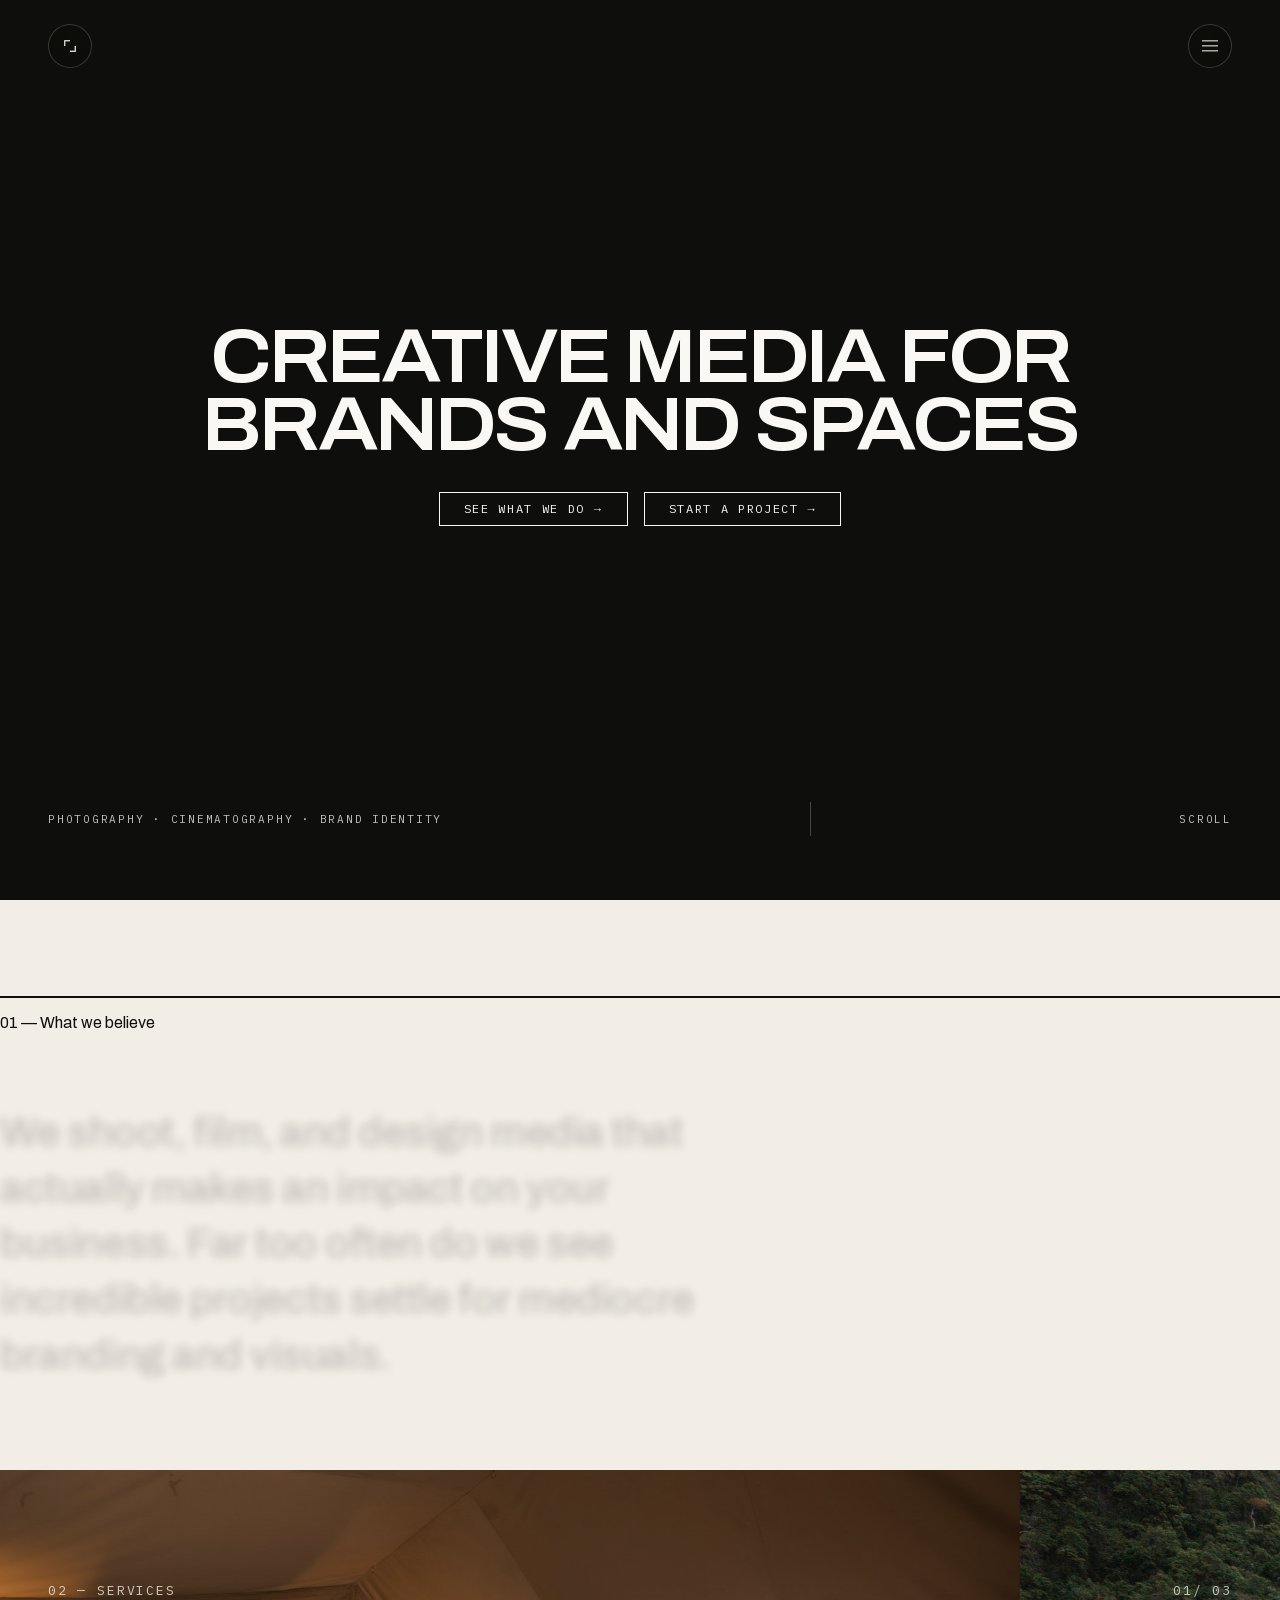
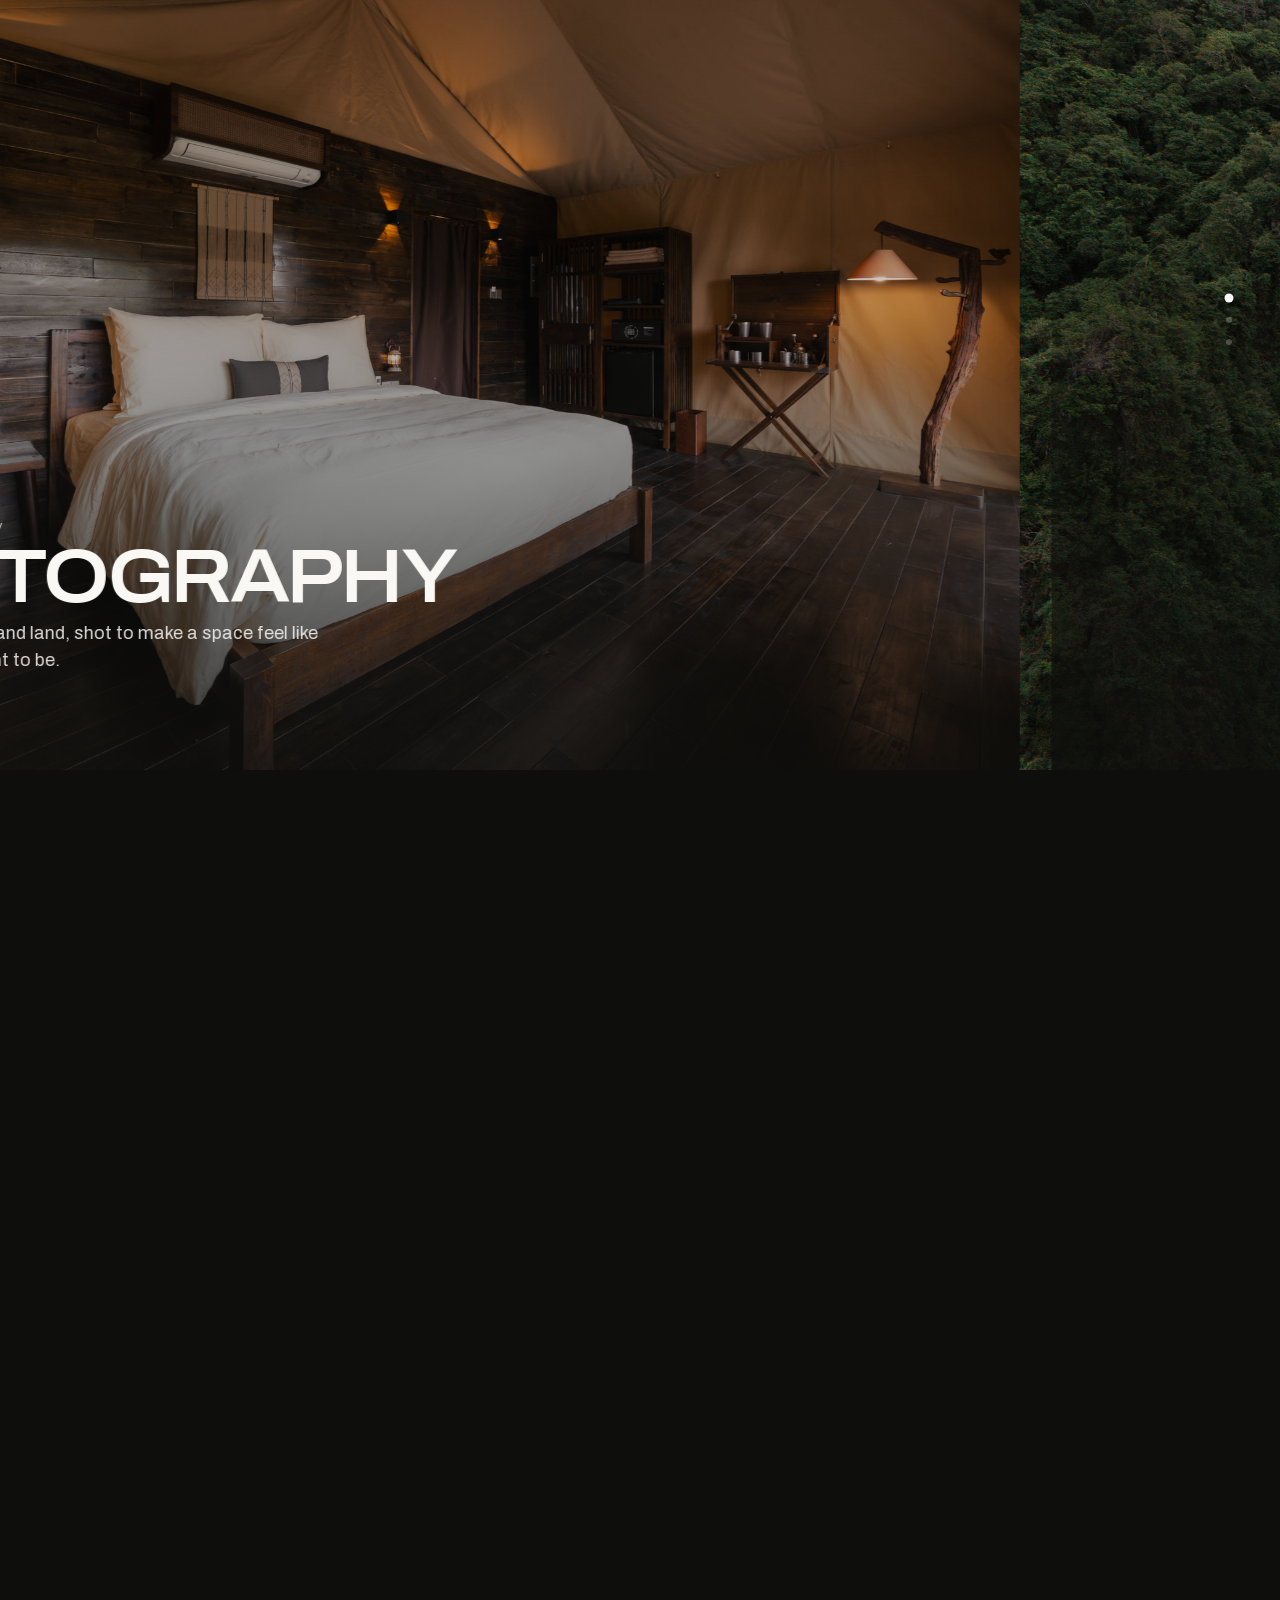
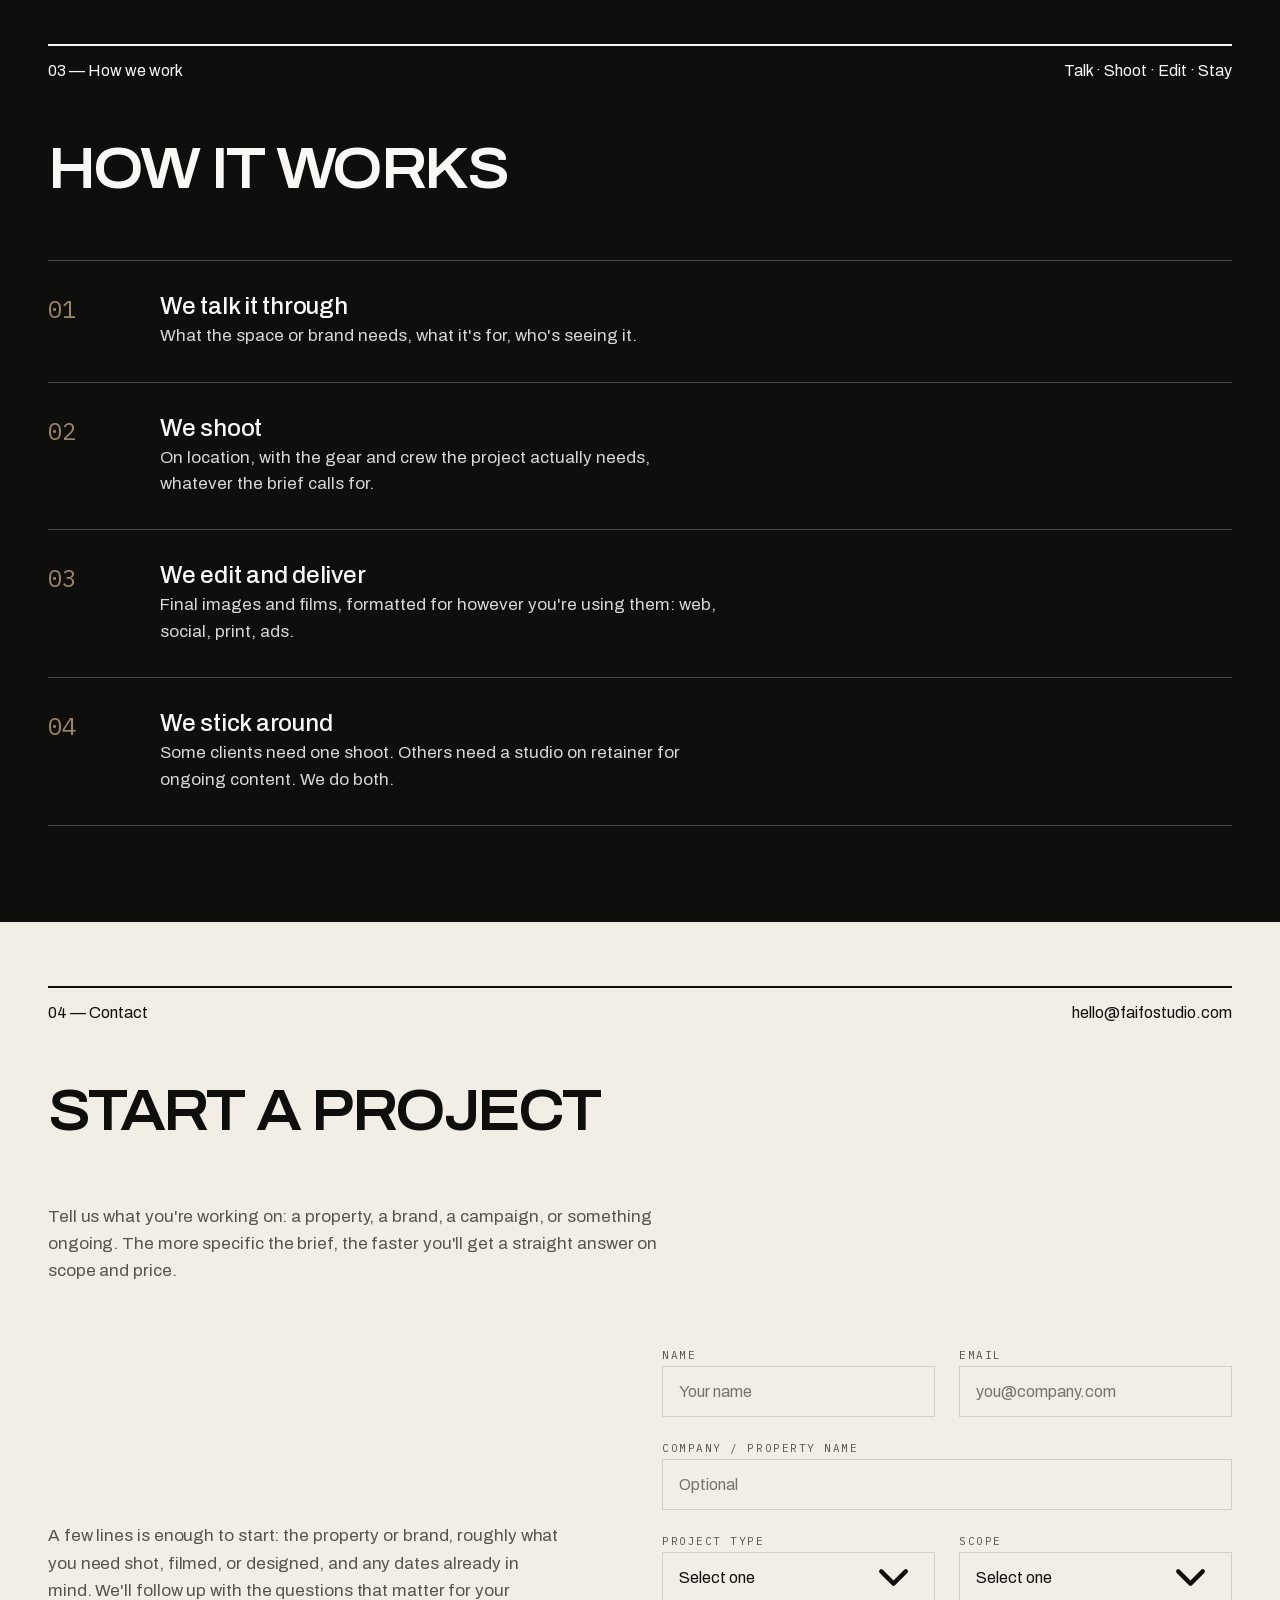
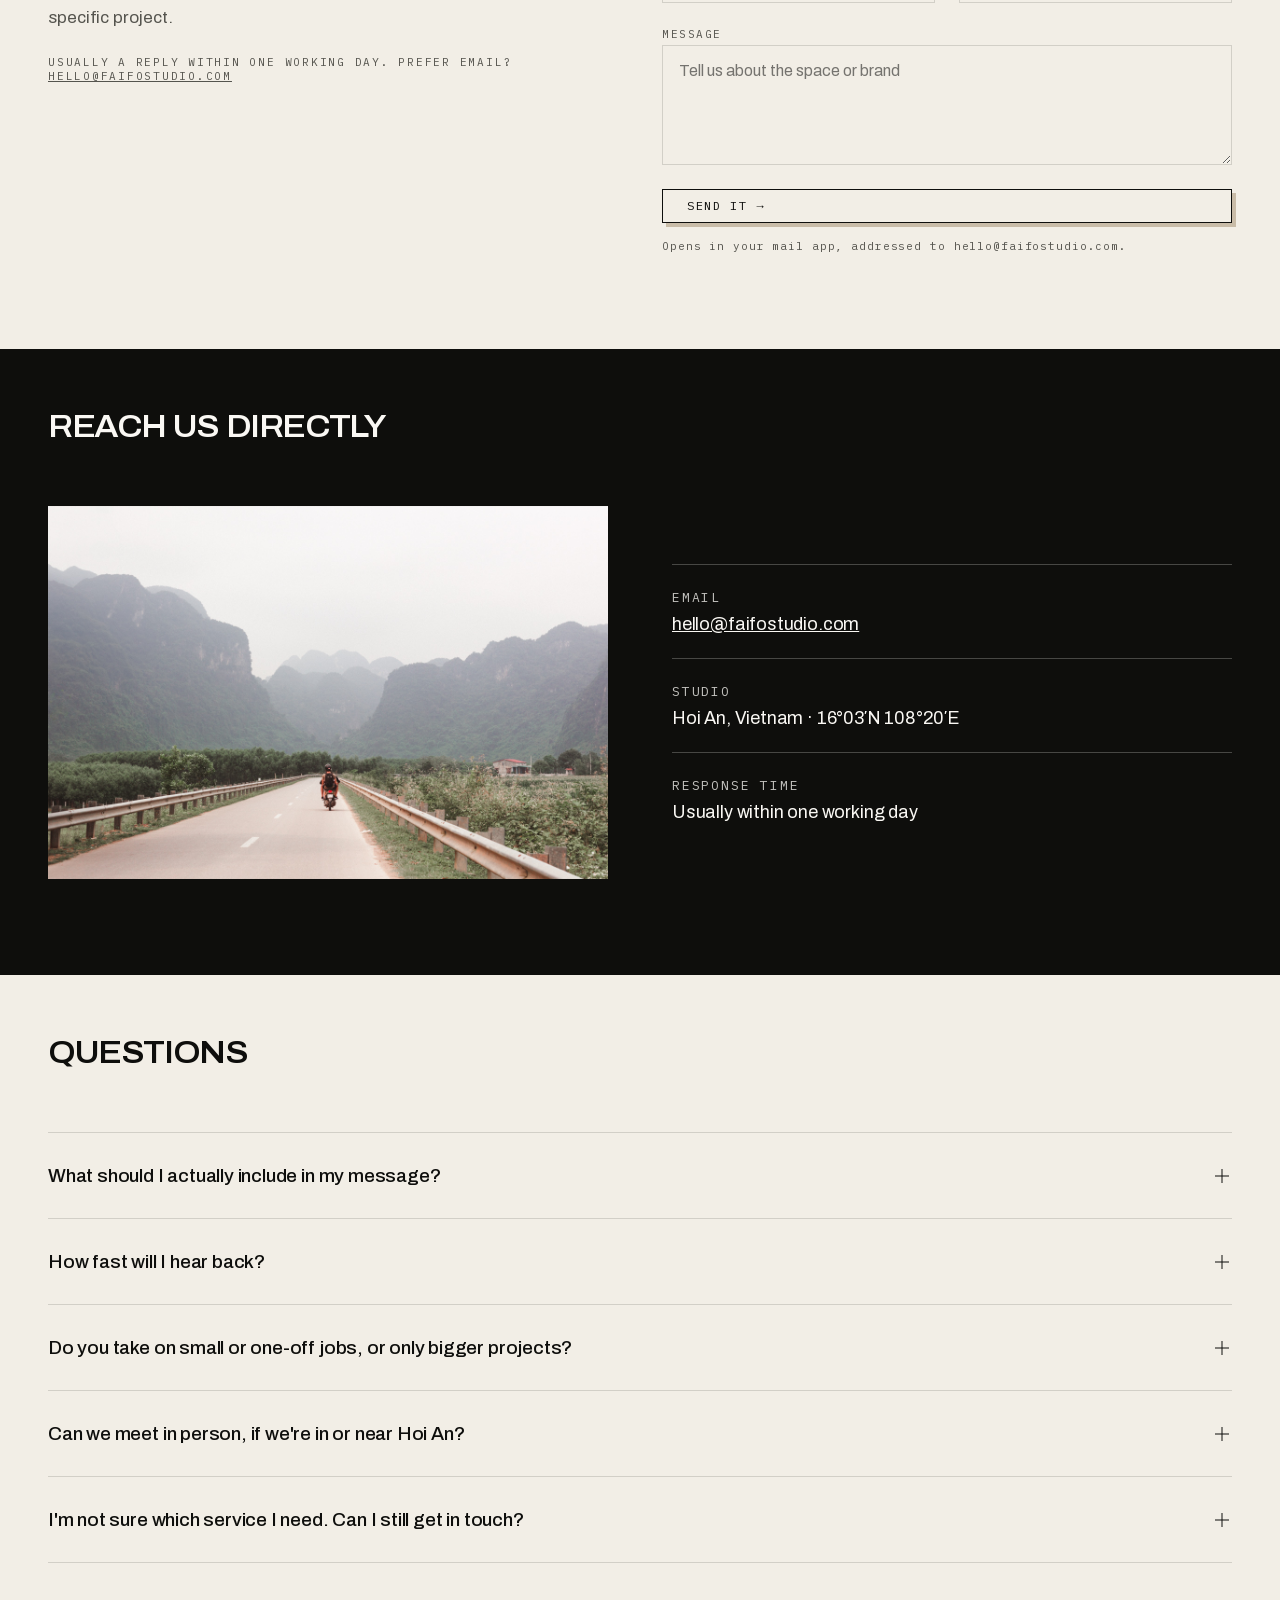
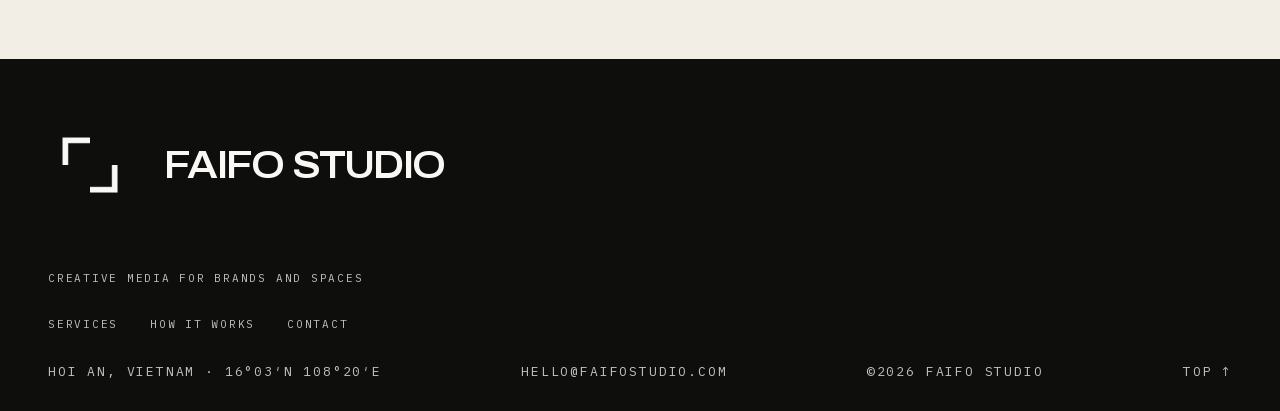
==== commit f832e8be: "Floating burger nav, strip redundant meta, damp Services slide motion - Replaced the full nav bar wi" ====
--- a/index.html
+++ b/index.html
@@ -41,19 +41,15 @@
 
 <a class="skip-link" href="#main">Skip to content</a>
 
-<header class="nav on-ink">
+<header class="nav">
   <div class="nav__row">
     <a class="nav__brand" href="#top" aria-label="Faifo Studio, home">
       <img src="assets/logo/mark-nav.png" width="1024" height="1024" alt="">
-      <span>Faifo Studio</span>
     </a>
-    <nav class="nav__links" aria-label="Primary">
-      <a href="#services">Services</a>
-      <a href="#process">How it works</a>
-      <a class="is-cta" href="#contact">Start a project →</a>
-    </nav>
     <button class="nav__toggle" id="navToggle" aria-label="Open menu" aria-expanded="false" aria-controls="navPanel">
-      <svg viewBox="0 0 16 16" fill="none" xmlns="http://www.w3.org/2000/svg"><path d="M1 4h14M1 8h14M1 12h14" stroke="currentColor" stroke-width="1.3"/></svg>
+      <span class="nav__toggle-line nav__toggle-line--top" aria-hidden="true"></span>
+      <span class="nav__toggle-line nav__toggle-line--mid" aria-hidden="true"></span>
+      <span class="nav__toggle-line nav__toggle-line--bottom" aria-hidden="true"></span>
     </button>
   </div>
 </header>
@@ -78,10 +74,6 @@
   <!-- Hero -->
   <section class="hero on-ink" id="top" aria-label="Introduction">
     <div class="hero__content">
-      <div class="hero__top meta">
-        <span>Faifo Studio</span>
-        <span>Hoi An, Vietnam</span>
-      </div>
       <div class="hero__body">
         <h1 class="h-display">Creative media for brands and spaces</h1>
         <div class="hero__ctas">
@@ -102,7 +94,6 @@
     <div class="wrap">
       <div class="meta-bar">
         <span>01 — What we believe</span>
-        <span>Photography · Cinematography · Brand identity</span>
       </div>
       <p class="statement__text" id="statementText"><span class="word">We</span> <span class="word">shoot,</span> <span class="word">film,</span> <span class="word">and</span> <span class="word">design</span> <span class="word">media</span> <span class="word">that</span> <span class="word">actually</span> <span class="word">makes</span> <span class="word">an</span> <span class="word">impact</span> <span class="word">on</span> <span class="word">your</span> <span class="word">business.</span> <span class="word">Far</span> <span class="word">too</span> <span class="word">often</span> <span class="word">do</span> <span class="word">we</span> <span class="word">see</span> <span class="word">incredible</span> <span class="word">projects</span> <span class="word">settle</span> <span class="word">for</span> <span class="word">mediocre</span> <span class="word">branding</span> <span class="word">and</span> <span class="word">visuals.</span></p>
     </div>
--- a/css/style.css
+++ b/css/style.css
@@ -105,27 +105,16 @@
 /* Anchor targets land clear of the sticky nav instead of flush under it */
 [id] { scroll-margin-top: 88px; }
 
-/* ---------- nav ---------- */
+/* ---------- nav — minimal floating mark + burger, not a bar ---------- */
+/* Two independent frosted circles rather than a full-width bar: legible over
+   any ground (ink, bone, or the Services panels' own photography/video)
+   without claiming a strip of the page the way a sticky bar would. */
 
 .nav {
-  position: sticky;
-  top: 0;
+  position: fixed;
+  top: 0; left: 0; right: 0;
   z-index: 40;
-  background: rgba(14, 14, 12, .74);
-  backdrop-filter: blur(20px) saturate(160%);
-  -webkit-backdrop-filter: blur(20px) saturate(160%);
-  color: var(--bone-50);
-  border-top: 1px solid rgba(250, 248, 244, .16);
-}
-.nav::after {
-  content: "";
-  position: absolute; left: 0; right: 0; top: 100%; height: 14px;
-  background: linear-gradient(to bottom, rgba(14, 14, 12, .28), transparent);
   pointer-events: none;
-}
-@media (prefers-reduced-transparency: reduce) {
-  .nav { background: var(--ink-900); backdrop-filter: none; -webkit-backdrop-filter: none; border-top-color: transparent; border-bottom: 1px solid var(--ink-line-on-ink); }
-  .nav::after { display: none; }
 }
 
 .nav__row {
@@ -134,37 +123,28 @@
   display: flex;
   align-items: center;
   justify-content: space-between;
-  padding: var(--sp-4) var(--page-margin);
-}
-
-.nav__brand { display: flex; align-items: center; gap: var(--sp-3); }
-.nav__brand img { width: 22px; height: 22px; }
-.nav__brand span {
-  font-family: var(--font-grotesk);
-  font-weight: 600;
-  font-variation-settings: 'wdth' 112;
-  letter-spacing: -.02em;
-  text-transform: uppercase;
-  font-size: 1.0625rem;
-}
-
-.nav__links { display: flex; align-items: center; gap: var(--sp-6); }
-.nav__links a {
-  font-family: var(--font-mono);
-  font-size: .75rem;
-  letter-spacing: var(--tracking-meta);
-  text-transform: uppercase;
-  color: var(--ink-meta-on-ink);
-  padding-block: var(--sp-2);
-  border-bottom: 1px solid transparent;
-  display: inline-block;
-  transition: color var(--motion-hover) var(--ease-standard), border-color var(--motion-hover) var(--ease-standard), transform 100ms ease-out;
-}
-.nav__links a:hover, .nav__links a:focus-visible { color: var(--bone-50); border-color: var(--bone-50); }
-.nav__links a:active { transform: scale(.96); transition-duration: 80ms; }
-.nav__links a.is-cta { color: var(--bone-50); }
-
-.nav__toggle { display: none; }
+  padding: var(--sp-5) var(--page-margin);
+}
+
+/* Scoped to .nav specifically — .nav-panel reuses the .nav__brand class for
+   its own, differently-shaped logo+wordmark header and must not inherit
+   this circular icon-button treatment. */
+.nav .nav__brand, .nav__toggle {
+  pointer-events: auto;
+  width: 44px; height: 44px;
+  border-radius: 50%;
+  display: flex; align-items: center; justify-content: center;
+  background: rgba(14, 14, 12, .4);
+  backdrop-filter: blur(14px) saturate(160%);
+  -webkit-backdrop-filter: blur(14px) saturate(160%);
+  border: 1px solid rgba(250, 248, 244, .18);
+  color: var(--bone-50);
+}
+@media (prefers-reduced-transparency: reduce) {
+  .nav .nav__brand, .nav__toggle { background: var(--ink-900); backdrop-filter: none; -webkit-backdrop-filter: none; }
+}
+
+.nav .nav__brand img { width: 18px; height: 18px; }
 
 /* Instant press feedback — respond on the down-stroke, not on release */
 .nav__toggle, .nav-panel__close, .nav__brand, .back-top {
@@ -173,6 +153,22 @@
 .nav__toggle:active, .nav-panel__close:active, .nav__brand:active, .back-top:active {
   transform: scale(.94);
 }
+
+/* Hamburger-to-X morph — three independent bars, not an icon swap */
+.nav__toggle { position: relative; }
+.nav__toggle-line {
+  position: absolute;
+  left: 50%; top: 50%;
+  width: 16px; height: 1.3px;
+  background: currentColor;
+  transform: translate(-50%, -50%);
+  transition: transform 320ms var(--ease-standard), opacity 320ms var(--ease-standard);
+}
+.nav__toggle-line--top { transform: translate(-50%, calc(-50% - 5px)); }
+.nav__toggle-line--bottom { transform: translate(-50%, calc(-50% + 5px)); }
+.nav__toggle[aria-expanded="true"] .nav__toggle-line--top { transform: translate(-50%, -50%) rotate(45deg); }
+.nav__toggle[aria-expanded="true"] .nav__toggle-line--mid { opacity: 0; }
+.nav__toggle[aria-expanded="true"] .nav__toggle-line--bottom { transform: translate(-50%, -50%) rotate(-45deg); }
 
 /* ---------- buttons / tags ---------- */
 
@@ -337,13 +333,6 @@
 }
 
 @media (max-width: 860px) {
-  .nav__links { display: none; }
-  .nav__toggle {
-    display: flex; align-items: center; justify-content: center;
-    width: 40px; height: 40px; border: 1px solid var(--ink-line-on-ink);
-  }
-  .nav__toggle svg { width: 16px; height: 16px; }
-
   .doctrine { grid-template-columns: 1fr; }
 
   .enquire__row { grid-template-columns: 1fr; }
@@ -365,6 +354,18 @@
 }
 .nav-panel.is-open { transform: translateY(0) scale(1); opacity: 1; }
 .nav-panel .nav__row { max-width: none; margin-inline: 0; }
+.nav-panel .nav__brand {
+  display: flex; align-items: center; gap: var(--sp-3);
+}
+.nav-panel .nav__brand img { width: 22px; height: 22px; }
+.nav-panel .nav__brand span {
+  font-family: var(--font-grotesk);
+  font-weight: 600;
+  font-variation-settings: 'wdth' 112;
+  letter-spacing: -.02em;
+  text-transform: uppercase;
+  font-size: 1.0625rem;
+}
 .nav-panel__links { display: flex; flex-direction: column; gap: var(--sp-6); margin-top: var(--sp-9); }
 .nav-panel__links a { font-family: var(--font-grotesk); font-weight: 600; font-variation-settings: 'wdth' 112; text-transform: uppercase; font-size: 2rem; letter-spacing: -.03em; }
 .nav-panel__close { align-self: flex-end; width: 40px; height: 40px; border: 1px solid var(--ink-line-on-ink); display: flex; align-items: center; justify-content: center; }
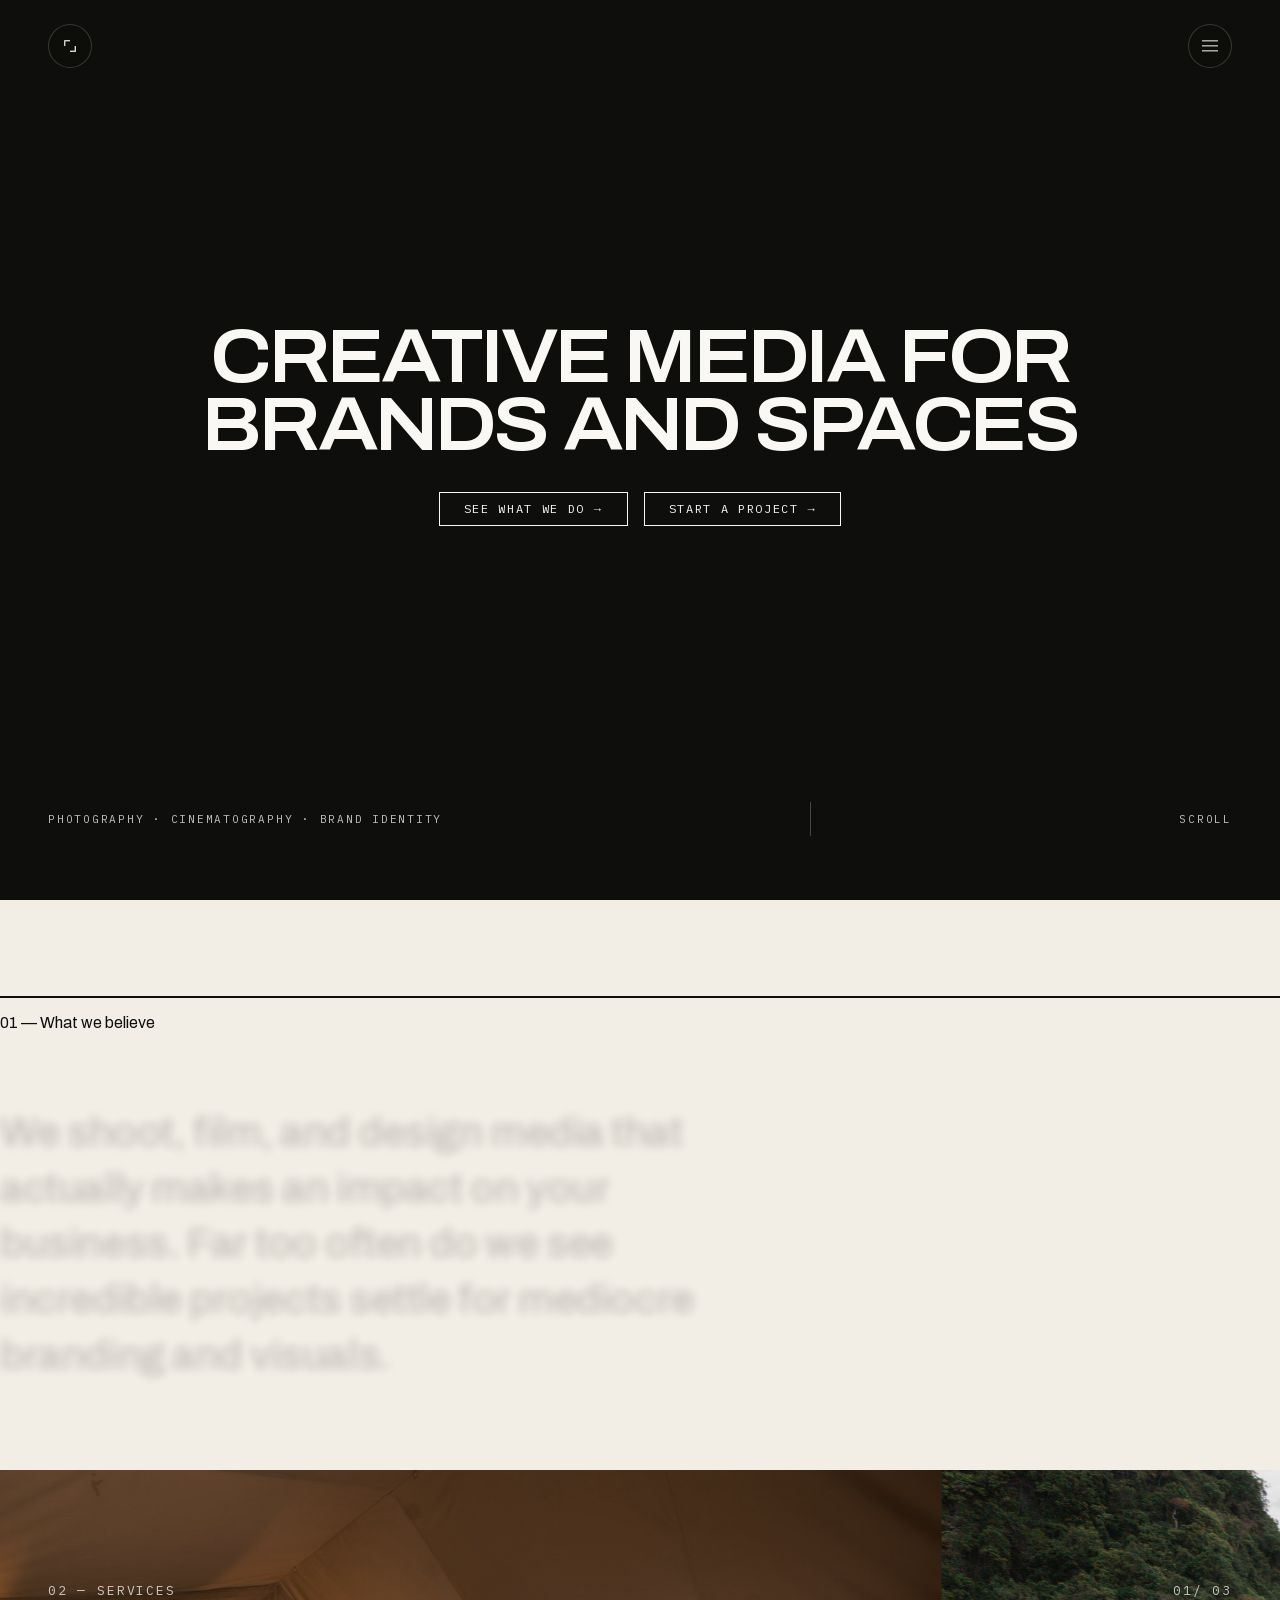
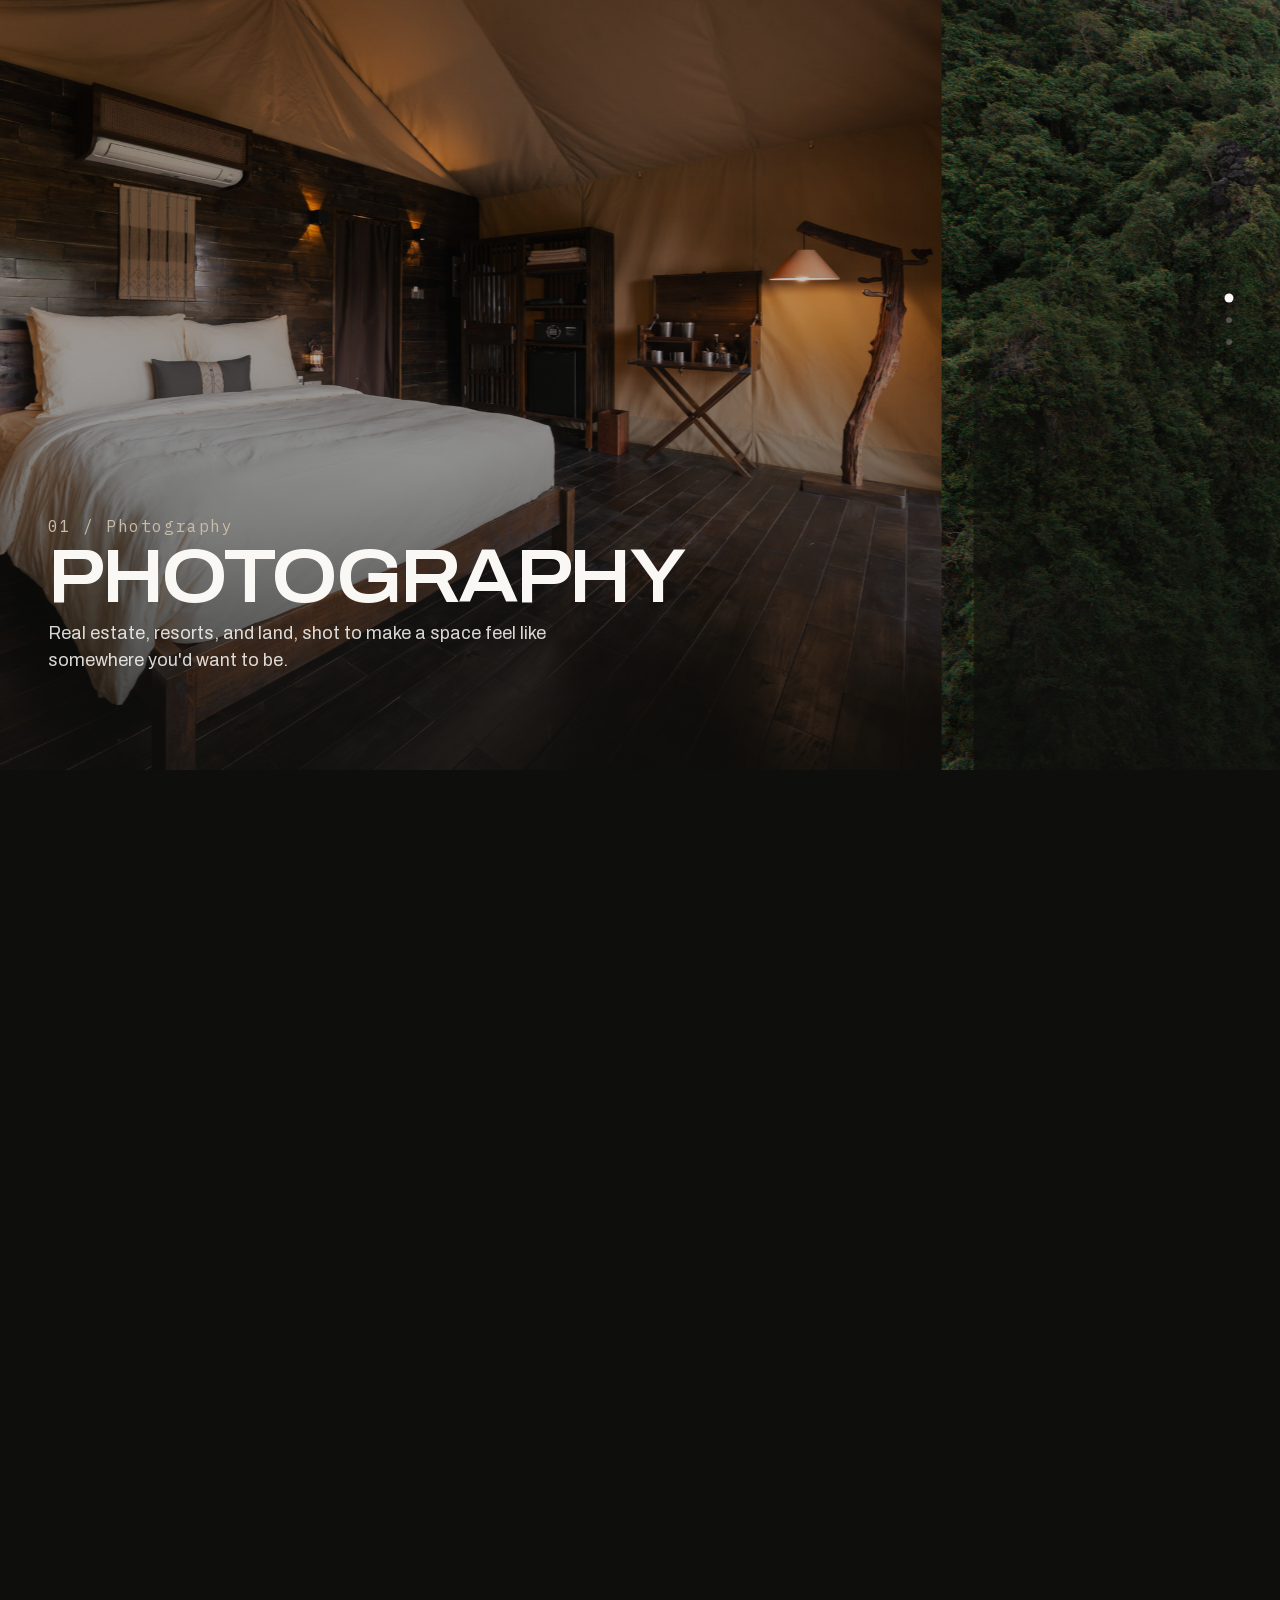
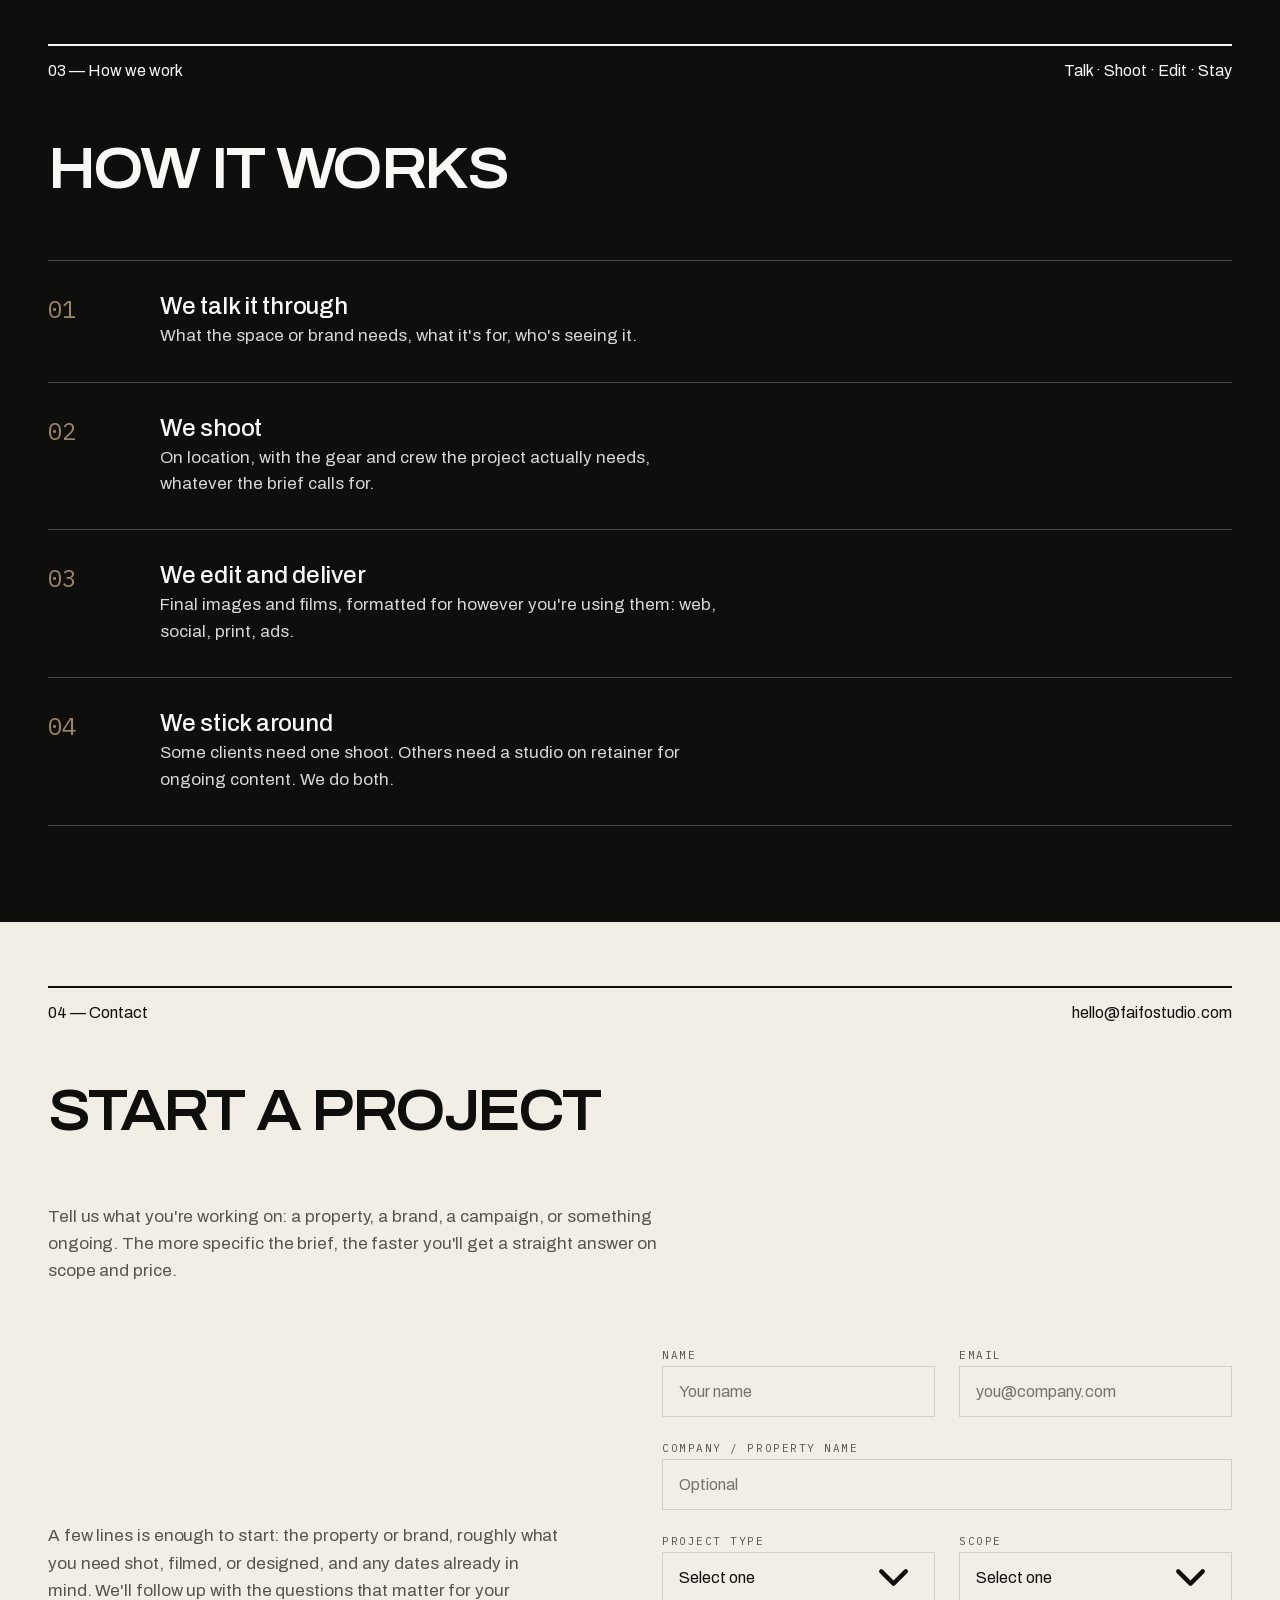
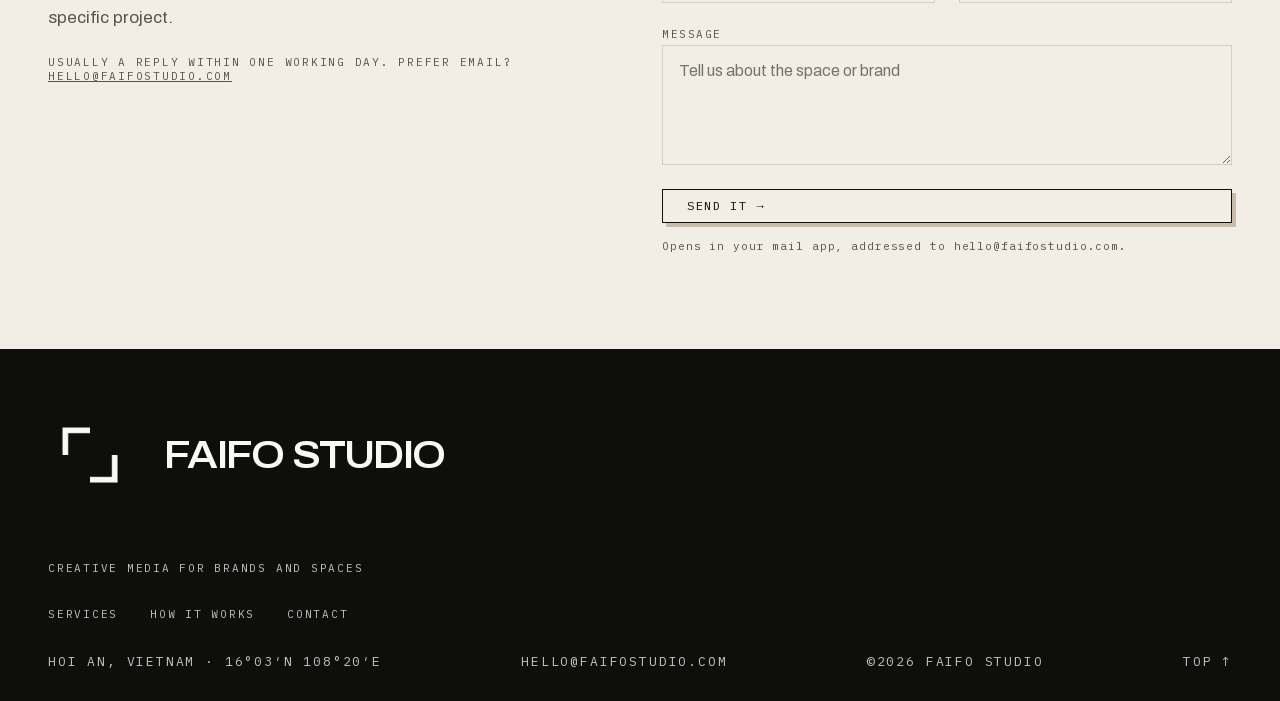
==== commit e55e0f89: "Decouple Services captions from the sliding track, drop FAQ/direct-contact sections, restore hero cu" ====
--- a/index.html
+++ b/index.html
@@ -73,6 +73,7 @@
 
   <!-- Hero -->
   <section class="hero on-ink" id="top" aria-label="Introduction">
+    <div class="hero__trail" id="heroTrail" aria-hidden="true"></div>
     <div class="hero__content">
       <div class="hero__body">
         <h1 class="h-display">Creative media for brands and spaces</h1>
@@ -117,11 +118,6 @@
           <div class="services-pin__panel is-active">
             <img class="services-pin__img" src="assets/photo/auko/lodge-canopy-01.jpg" alt="Canopy lodge interior, timber-panelled bed with warm lamplight">
             <div class="services-pin__scrim" aria-hidden="true"></div>
-            <div class="services-pin__body">
-              <span class="services-pin__num">01 / Photography</span>
-              <h3 class="h-display services-pin__title">Photography</h3>
-              <p class="services-pin__desc">Real estate, resorts, and land, shot to make a space feel like somewhere you'd want to be.</p>
-            </div>
           </div>
 
           <div class="services-pin__panel">
@@ -129,21 +125,32 @@
               <source src="assets/video/auko-walkthrough.mp4" type="video/mp4">
             </video>
             <div class="services-pin__scrim" aria-hidden="true"></div>
-            <div class="services-pin__body">
-              <span class="services-pin__num">02 / Cinematography</span>
-              <h3 class="h-display services-pin__title">Cinematography</h3>
-              <p class="services-pin__desc">Property films, resort walkthroughs, and brand films, shot to be watched, not skipped.</p>
-            </div>
           </div>
 
           <div class="services-pin__panel">
             <img class="services-pin__img" src="assets/photo/personal/mountain-window.jpg" alt="A mountain framed through a window opening, warm afternoon light">
             <div class="services-pin__scrim" aria-hidden="true"></div>
-            <div class="services-pin__body">
-              <span class="services-pin__num">03 / Brand identity</span>
-              <h3 class="h-display services-pin__title">Brand identity</h3>
-              <p class="services-pin__desc">Logos, visual identity, and the guidelines that keep a brand looking like itself.</p>
-            </div>
+          </div>
+        </div>
+
+        <!-- Pinned to the viewport, not the sliding track — a panel's title
+             stays put and cross-fades in/out instead of sliding in half-cut
+             off from the frame edge while its image is still arriving. -->
+        <div class="services-pin__captions">
+          <div class="services-pin__body is-active">
+            <span class="services-pin__num">01 / Photography</span>
+            <h3 class="h-display services-pin__title">Photography</h3>
+            <p class="services-pin__desc">Real estate, resorts, and land, shot to make a space feel like somewhere you'd want to be.</p>
+          </div>
+          <div class="services-pin__body">
+            <span class="services-pin__num">02 / Cinematography</span>
+            <h3 class="h-display services-pin__title">Cinematography</h3>
+            <p class="services-pin__desc">Property films, resort walkthroughs, and brand films, shot to be watched, not skipped.</p>
+          </div>
+          <div class="services-pin__body">
+            <span class="services-pin__num">03 / Brand identity</span>
+            <h3 class="h-display services-pin__title">Brand identity</h3>
+            <p class="services-pin__desc">Logos, visual identity, and the guidelines that keep a brand looking like itself.</p>
           </div>
         </div>
       </div>
@@ -254,67 +261,6 @@
           <button class="btn is-primary" type="submit">Send it →</button>
           <p class="form-note" id="formStatus" role="status" aria-live="polite" style="margin-top:var(--sp-4)">Opens in your mail app, addressed to hello@faifostudio.com.</p>
         </form>
-      </div>
-    </div>
-  </section>
-
-  <!-- Reach us directly -->
-  <section class="section on-ink hairline-top" aria-label="Other ways to reach us">
-    <div class="wrap">
-      <div class="section-head reveal">
-        <h3 class="h-section" style="font-size:clamp(1.8rem,2.4vw,3rem)">Reach us directly</h3>
-      </div>
-      <div class="media-row reveal">
-        <div class="media-row__media">
-          <img src="assets/photo/personal/vietnam-bike-mountains.jpg" width="2400" height="1600" alt="A rider heads down a road toward Vietnam's karst mountains" loading="lazy">
-        </div>
-        <div class="media-row__body">
-          <div class="doctrine" style="grid-template-columns: 1fr; gap: var(--sp-5); margin-top: 0;">
-            <div class="doctrine__item">
-              <span class="meta">Email</span>
-              <span><a href="mailto:hello@faifostudio.com" style="text-decoration:underline">hello@faifostudio.com</a></span>
-            </div>
-            <div class="doctrine__item">
-              <span class="meta">Studio</span>
-              <span>Hoi An, Vietnam · 16°03′N 108°20′E</span>
-            </div>
-            <div class="doctrine__item">
-              <span class="meta">Response time</span>
-              <span>Usually within one working day</span>
-            </div>
-          </div>
-        </div>
-      </div>
-    </div>
-  </section>
-
-  <!-- FAQ -->
-  <section class="section on-bone hairline-top" aria-label="Frequently asked questions">
-    <div class="wrap">
-      <div class="section-head reveal">
-        <h3 class="h-section" style="font-size:clamp(1.8rem,2.4vw,3rem)">Questions</h3>
-      </div>
-      <div class="faq reveal">
-        <div class="faq__item">
-          <h4><button class="faq__q" aria-expanded="false"><span>What should I actually include in my message?</span><span class="faq__icon" aria-hidden="true"></span></button></h4>
-          <div class="faq__a"><div class="faq__a-inner"><p>The property or brand, roughly what you need (shoot, film, brand system, or a mix), and any dates already in mind. Rough is fine, we'll ask follow-up questions once we know the shape of it.</p></div></div>
-        </div>
-        <div class="faq__item">
-          <h4><button class="faq__q" aria-expanded="false"><span>How fast will I hear back?</span><span class="faq__icon" aria-hidden="true"></span></button></h4>
-          <div class="faq__a"><div class="faq__a-inner"><p>Usually within one working day. If it's more urgent than that, say so in the message and we'll prioritise it.</p></div></div>
-        </div>
-        <div class="faq__item">
-          <h4><button class="faq__q" aria-expanded="false"><span>Do you take on small or one-off jobs, or only bigger projects?</span><span class="faq__icon" aria-hidden="true"></span></button></h4>
-          <div class="faq__a"><div class="faq__a-inner"><p>Both. Some clients need one shoot, others need a studio on retainer for ongoing content. Send the brief either way and we'll scope it honestly.</p></div></div>
-        </div>
-        <div class="faq__item">
-          <h4><button class="faq__q" aria-expanded="false"><span>Can we meet in person, if we're in or near Hoi An?</span><span class="faq__icon" aria-hidden="true"></span></button></h4>
-          <div class="faq__a"><div class="faq__a-inner"><p>Yes. Mention it in your message and we'll set up a time, at the property or wherever suits.</p></div></div>
-        </div>
-        <div class="faq__item">
-          <h4><button class="faq__q" aria-expanded="false"><span>I'm not sure which service I need. Can I still get in touch?</span><span class="faq__icon" aria-hidden="true"></span></button></h4>
-          <div class="faq__a"><div class="faq__a-inner"><p>Yes, that's a normal starting point. Describe what you're trying to achieve and we'll help you work out whether it's photography, film, brand identity, or some combination.</p></div></div>
-        </div>
       </div>
     </div>
   </section>
--- a/css/style.css
+++ b/css/style.css
@@ -131,6 +131,7 @@
    this circular icon-button treatment. */
 .nav .nav__brand, .nav__toggle {
   pointer-events: auto;
+  flex: none;
   width: 44px; height: 44px;
   border-radius: 50%;
   display: flex; align-items: center; justify-content: center;
@@ -218,6 +219,27 @@
 
 .hero__top { display: flex; justify-content: space-between; }
 
+/* Cursor trail — desktop/mouse only (gated in JS behind hover+fine-pointer
+   and reduced-motion). Sits above the hero background, below the copy. */
+.hero__trail { position: absolute; inset: 0; z-index: 1; pointer-events: none; }
+.hero__trail-img {
+  position: absolute;
+  top: 0; left: 0;
+  width: 220px;
+  height: 280px;
+  object-fit: cover;
+  opacity: 0;
+  transform: translate(-50%, -50%) scale(0.92);
+  transition: opacity 260ms var(--ease-standard), transform 420ms var(--ease-standard);
+  box-shadow: 4px 4px 0 var(--ink-900);
+}
+.hero__trail-img.is-in { opacity: 1; transform: translate(-50%, -50%) scale(1); }
+.hero__trail-img.is-out { opacity: 0; transform: translate(-50%, -50%) scale(0.96); }
+
+@media (max-width: 860px), (hover: none), (pointer: coarse) {
+  .hero__trail { display: none; }
+}
+
 .hero__body {
   display: flex;
   flex-direction: column;
@@ -282,12 +304,6 @@
 
 .section-head { display: flex; align-items: flex-end; justify-content: space-between; gap: var(--sp-8); flex-wrap: wrap; margin-bottom: var(--sp-8); }
 
-.doctrine { display: grid; grid-template-columns: repeat(3, minmax(0, 1fr)); gap: var(--sp-7); margin-top: var(--sp-8); }
-.doctrine > * { min-width: 0; }
-.doctrine__item { display: flex; flex-direction: column; gap: var(--sp-3); padding-top: var(--sp-5); border-top: 1px solid var(--ink-line-on-ink); }
-.on-bone .doctrine__item { border-top-color: var(--ink-line-on-bone); }
-.doctrine__item span:last-child { font-size: 1.125rem; letter-spacing: -.01em; }
-
 /* ---------- enquire ---------- */
 
 .enquire__row { display: grid; grid-template-columns: minmax(0, 1fr) minmax(0, 1.1fr); gap: var(--sp-9); align-items: center; }
@@ -328,18 +344,10 @@
 
 /* ---------- responsive ---------- */
 
-@media (max-width: 1024px) {
-  .doctrine { grid-template-columns: 1fr 1fr; }
-}
-
 @media (max-width: 860px) {
-  .doctrine { grid-template-columns: 1fr; }
-
   .enquire__row { grid-template-columns: 1fr; }
 
   .h-display { font-size: clamp(2.4rem, 9vw, 3.6rem); }
-
-  .hero__top { flex-direction: column; gap: var(--sp-2); }
 }
 
 /* mobile nav panel */
@@ -397,33 +405,6 @@
 .dash-list li { display: flex; gap: var(--sp-4); font-size: 1.0625rem; line-height: 1.5; }
 .dash-list li::before { content: "—"; flex: none; color: var(--clay-500); font-family: var(--font-mono); }
 
-/* ---------- FAQ accordion ---------- */
-
-.faq { margin-top: var(--sp-7); border-top: 1px solid var(--ink-line-on-bone); }
-.on-ink .faq { border-top-color: var(--ink-line-on-ink); }
-.faq__item { border-bottom: 1px solid var(--ink-line-on-bone); }
-.on-ink .faq__item { border-bottom-color: var(--ink-line-on-ink); }
-.faq__item h3 { font-weight: inherit; }
-.faq__q {
-  width: 100%; display: flex; align-items: center; justify-content: space-between; gap: var(--sp-5);
-  padding: var(--sp-6) 0; background: none; border: none; text-align: left; cursor: pointer;
-  font-family: var(--font-grotesk); font-size: 1.1875rem; font-weight: 500; letter-spacing: -.01em; color: inherit;
-  transition: opacity 100ms ease-out;
-}
-.faq__q:active { opacity: .6; transition-duration: 80ms; }
-.faq__icon { flex: none; width: 20px; height: 20px; position: relative; }
-.faq__icon::before, .faq__icon::after { content: ""; position: absolute; top: 50%; left: 50%; background: currentColor; }
-.faq__icon::before { width: 14px; height: 1px; transform: translate(-50%, -50%); }
-.faq__icon::after { width: 1px; height: 14px; transform: translate(-50%, -50%); transition: transform var(--motion-panel) var(--ease-standard); }
-.faq__item.is-open .faq__icon::after { transform: translate(-50%, -50%) rotate(90deg); }
-.faq__a { display: grid; grid-template-rows: 0fr; transition: grid-template-rows var(--motion-panel) var(--ease-standard); }
-.faq__item.is-open .faq__a { grid-template-rows: 1fr; }
-.faq__a-inner { overflow: hidden; }
-.faq__a-inner p { padding-bottom: var(--sp-6); max-width: 62ch; }
-.on-bone .faq__a-inner p { color: var(--ink-meta-on-bone); }
-.on-ink .faq__a-inner p { color: var(--ink-body-on-ink); }
-.faq__q:focus-visible { outline: 2px solid var(--ink-900); outline-offset: 2px; }
-.on-ink .faq__q:focus-visible { outline-color: var(--bone-50); }
 
 /* ---------- services pin — full-viewport scroll-pinned takeover, real photography ---------- */
 /* Replaces the old alternating-row list. Three panels cross-fade as the section
@@ -481,8 +462,9 @@
 
 .services-pin__panel {
   position: relative;
-  flex: none;
-  width: calc(100% / 3);
+  flex: 1 0 0; /* equal thirds via flex distribution, not a rounded % string —
+                  calc(100%/3) can leave a hairline sub-pixel gap between
+                  panels in some browsers; flex-basis 0 divides exactly. */
   height: 100%;
   display: block;
 }
@@ -501,10 +483,15 @@
   background: linear-gradient(to top, rgba(14,14,12,.82) 0%, rgba(14,14,12,.35) 42%, rgba(14,14,12,.08) 68%);
 }
 
+/* Captions are pinned to the sticky viewport, not the sliding track — a
+   panel's title only ever cross-fades in place, it never travels
+   horizontally, so it can't be caught half off-frame mid-slide the way it
+   was when .services-pin__body lived inside each panel. */
+.services-pin__captions { position: absolute; inset: 0; z-index: 2; }
+
 .services-pin__body {
   position: absolute;
   left: 0; right: 0; bottom: 0;
-  z-index: 2;
   padding: 0 var(--page-margin) var(--sp-9);
   max-width: var(--grid-max);
   margin-inline: auto;
@@ -516,7 +503,7 @@
   opacity: 0;
   transition: opacity 550ms var(--ease-standard) 80ms, transform 550ms var(--ease-standard) 80ms;
 }
-.services-pin__panel.is-active .services-pin__body { opacity: 1; transform: translateY(0); }
+.services-pin__body.is-active { opacity: 1; transform: translateY(0); }
 
 .services-pin__num { font-family: var(--font-mono); font-size: 1rem; letter-spacing: .1em; color: var(--sand-300); }
 .services-pin__title { max-width: 14ch; }
@@ -525,7 +512,9 @@
 @media (max-width: 860px) {
   /* Pinned scroll-hijacking (and the horizontal track slide) get janky
      against mobile browser chrome and touch physics — degrade to a plain
-     stacked sequence, still full-bleed and big. */
+     stacked sequence, still full-bleed and big. Captions move back inside
+     each panel here (one panel visible at a time, no slide to catch them
+     mid-transition), stacked in normal flow after the panel's own media. */
   .services-pin__scroller { height: auto; }
   .services-pin__sticky { position: static; height: auto; display: flex; flex-direction: column; }
   .services-pin__bar, .services-pin__rail { display: none; }
@@ -536,23 +525,16 @@
     border-top: 1px solid var(--ink-line-on-ink);
   }
   .services-pin__img { transform: scale(1); transition: none; }
-  .services-pin__body { transform: none; opacity: 1; padding-bottom: var(--sp-8); }
+  /* JS (main.js) moves each .services-pin__body back into its matching
+     .services-pin__panel at this breakpoint, restoring the pre-decoupling
+     per-panel layout — mobile never had the desktop mid-slide cut-off bug
+     (no sliding track here), so it just needs its caption anchored inside
+     the panel it belongs to, absolutely positioned same as the base rule. */
+  .services-pin__body { opacity: 1; transform: none; padding-bottom: var(--sp-8); }
 }
 
 @media (prefers-reduced-motion: reduce) {
   .services-pin__img, .services-pin__panel.is-active .services-pin__img { transition: none; transform: scale(1); }
-}
-
-/* ---------- media row — generic photo + content pairing (Contact's facts row, etc.) ---------- */
-
-.media-row { display: grid; grid-template-columns: minmax(0, 1fr) minmax(0, 1fr); gap: var(--sp-8); align-items: center; }
-.media-row__media { overflow: hidden; }
-.media-row__media img { width: 100%; height: auto; display: block; transition: transform 700ms var(--ease-standard); }
-.media-row:hover .media-row__media img, .media-row:focus-within .media-row__media img { transform: scale(1.03); }
-.media-row__body { display: flex; flex-direction: column; gap: var(--sp-4); }
-
-@media (max-width: 860px) {
-  .media-row { grid-template-columns: 1fr; }
 }
 
 /* ---------- select fields ---------- */
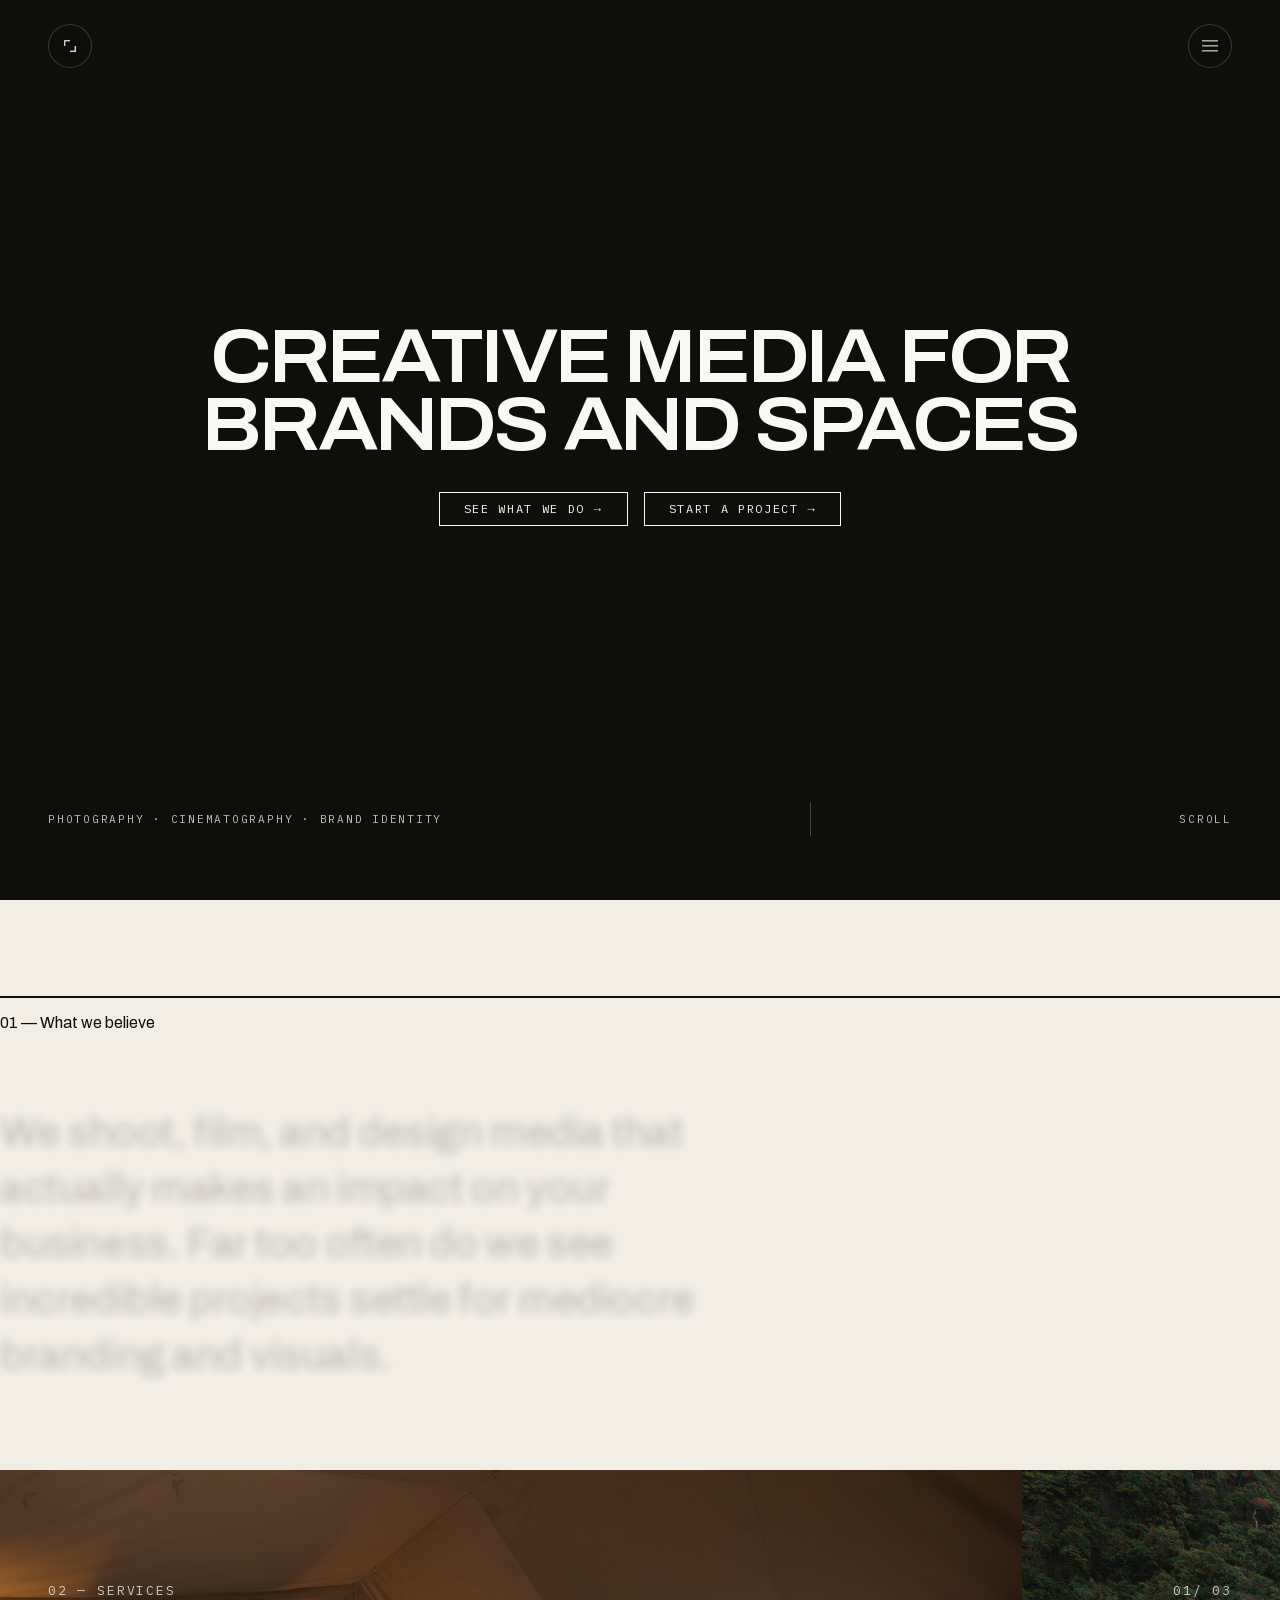
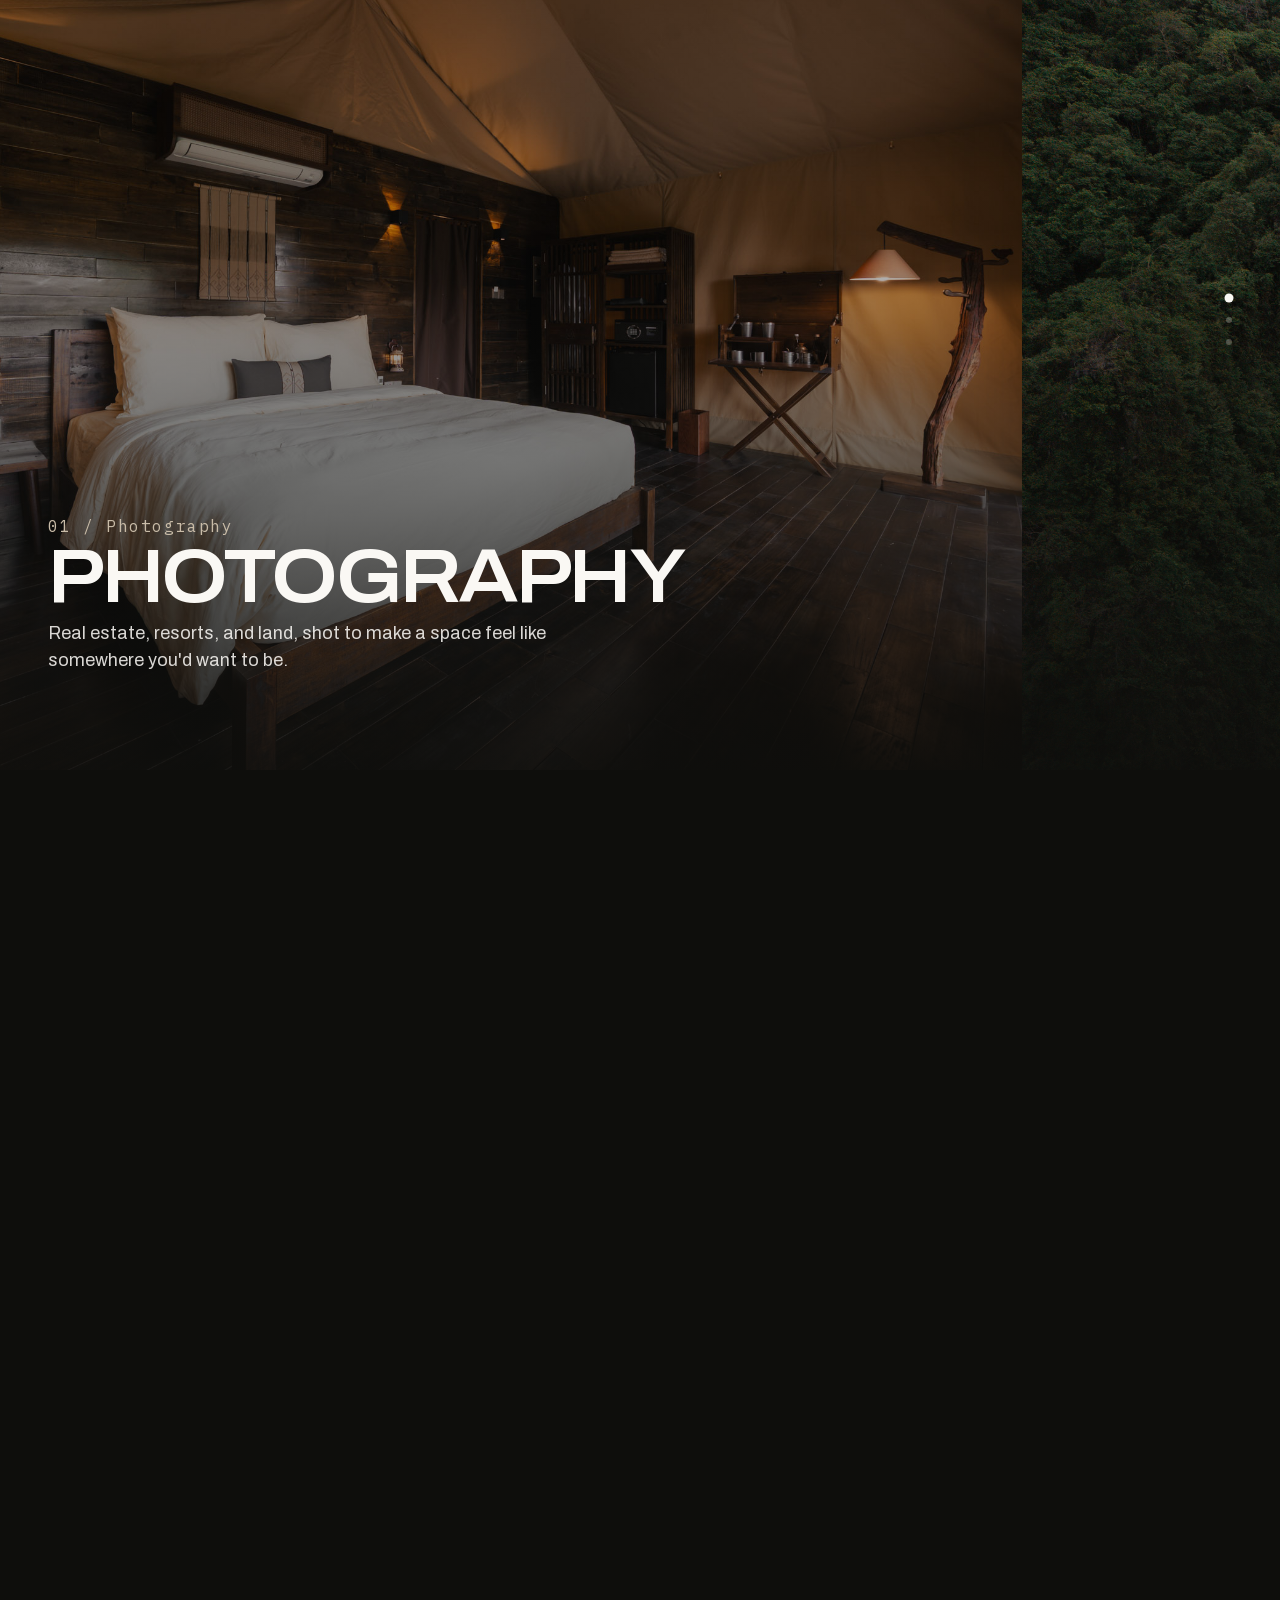
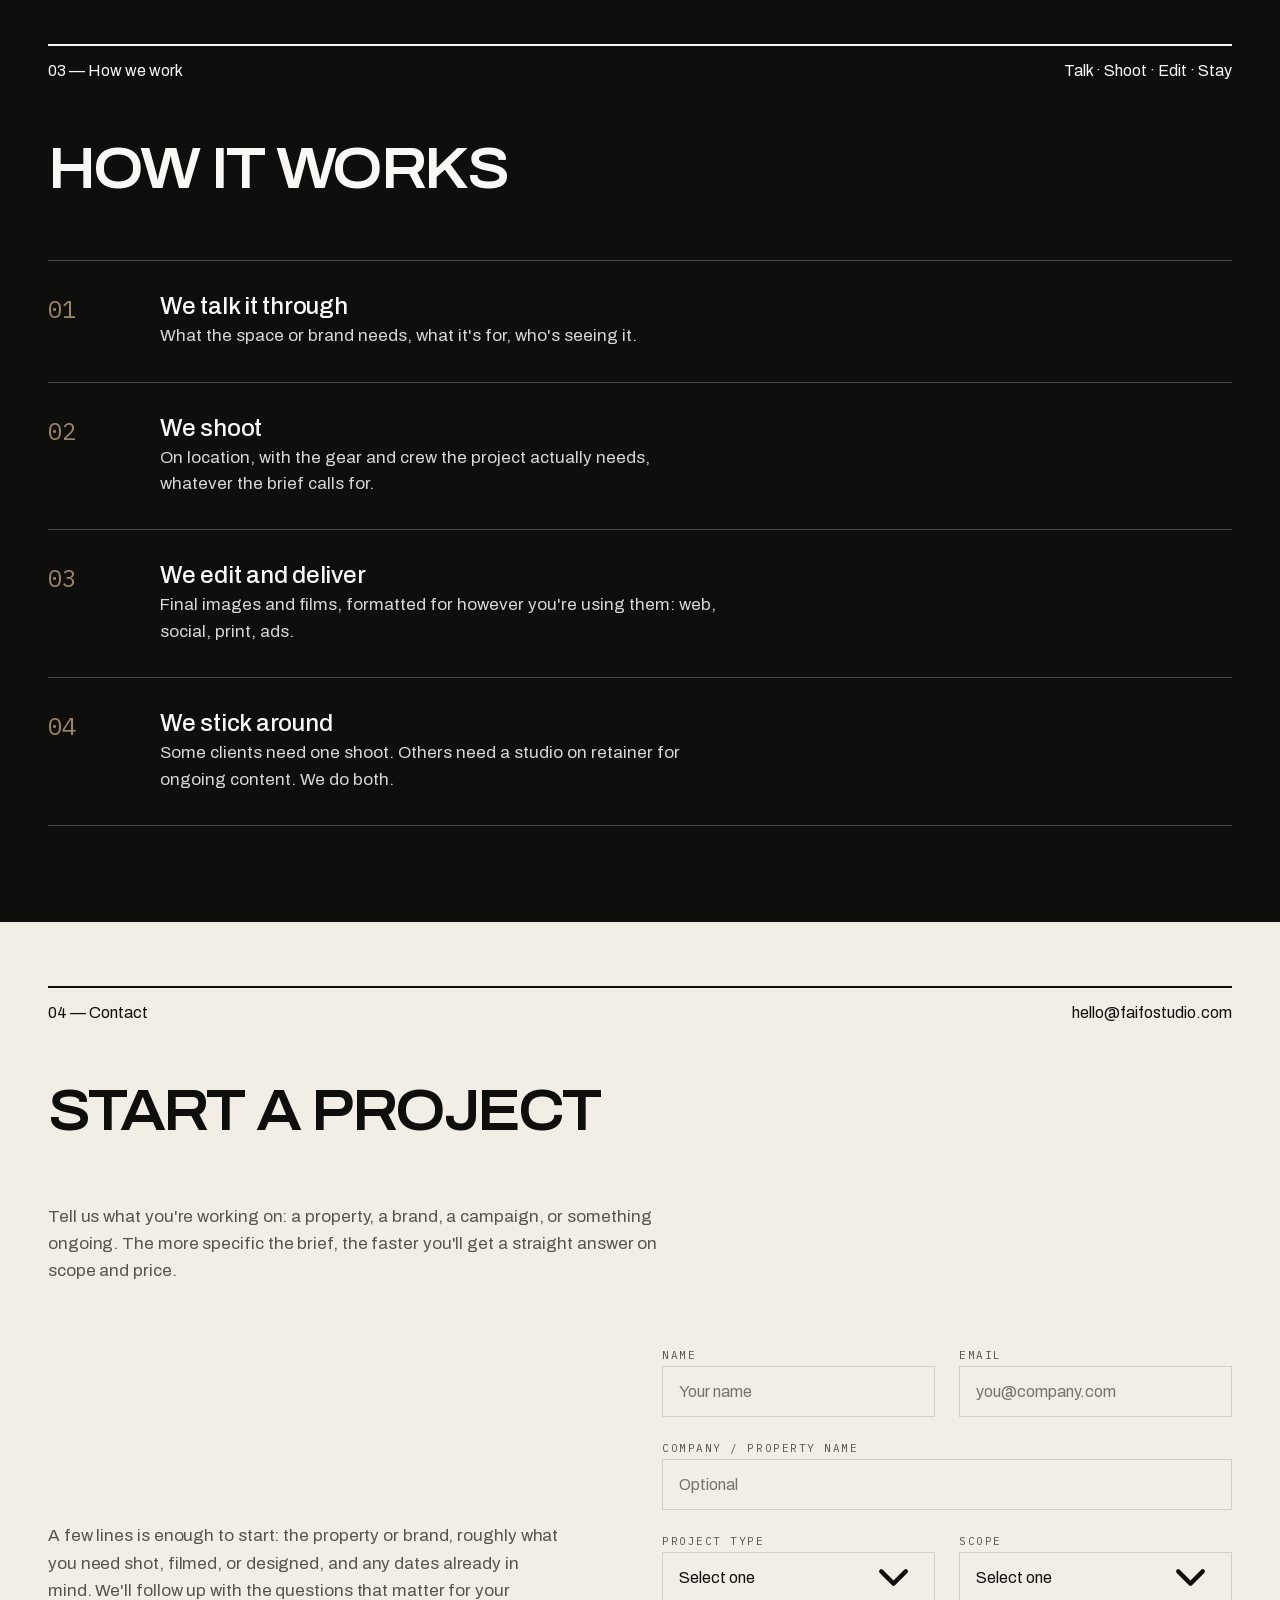
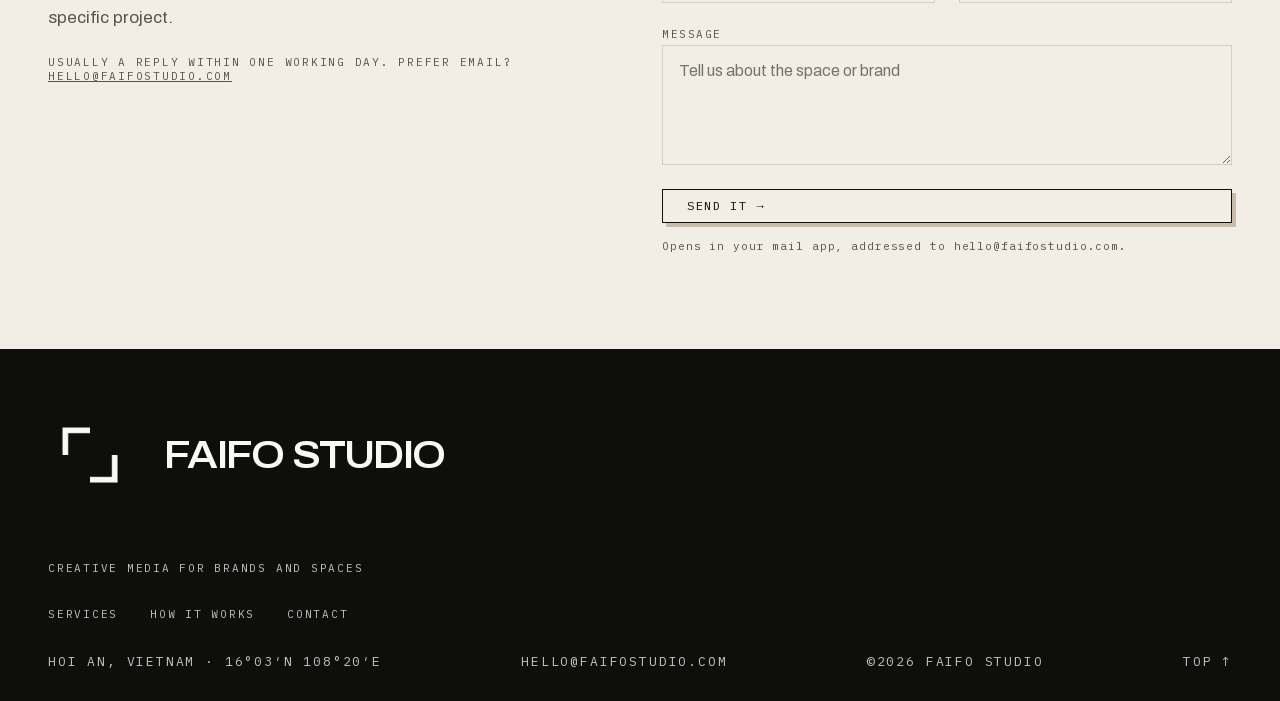
==== commit 77822b60: "Get the Auko walkthrough actually playing as the Cinematography background The video element behind " ====
--- a/index.html
+++ b/index.html
@@ -122,7 +122,7 @@
 
           <div class="services-pin__panel">
             <video class="services-pin__img" id="servicesFilmBg" poster="assets/photo/auko/overview-02-dusk.jpg" muted loop playsinline preload="none">
-              <source src="assets/video/auko-walkthrough.mp4" type="video/mp4">
+              <source src="assets/video/auko-walkthrough-web.mp4" type="video/mp4">
             </video>
             <div class="services-pin__scrim" aria-hidden="true"></div>
           </div>
--- a/css/style.css
+++ b/css/style.css
@@ -12,6 +12,12 @@
   text-transform: uppercase;
   font-size: clamp(2.75rem, 3.4vw + 2rem, 7.4rem);
   text-wrap: balance;
+  /* A single long word (e.g. "Cinematography" in a narrow mobile caption)
+     has nowhere to wrap and silently overflows past whatever ancestor is
+     clipping it — ch-based max-widths only approximate real glyph width
+     for this font. Let it break mid-word as a last resort instead of
+     disappearing past the edge. */
+  overflow-wrap: break-word;
 }
 
 .h-section {
@@ -471,6 +477,7 @@
 
 .services-pin__img {
   position: absolute; inset: 0;
+  z-index: 1;
   width: 100%; height: 100%;
   object-fit: cover;
   transform: scale(1.05);
@@ -480,7 +487,17 @@
 
 .services-pin__scrim {
   position: absolute; inset: 0;
-  background: linear-gradient(to top, rgba(14,14,12,.82) 0%, rgba(14,14,12,.35) 42%, rgba(14,14,12,.08) 68%);
+  z-index: 2; /* explicit, not left to paint order — a hardware-decoded
+                 <video> can get promoted to its own compositor layer and
+                 paint above a later sibling that has no stacking context
+                 of its own, which is exactly what was leaving the
+                 cinematography panel's scrim invisible under the video. */
+  /* Runs the full height with no fully-transparent stop — the previous
+     version hit 0 alpha at 78%, leaving a hard, visible edge where the
+     top of the panel had no wash at all against busy/bright footage.
+     Lower stops still tuned to the caption's own footprint (num+title+desc
+     sit within ~0-30% of viewport height, measured off .services-pin__body). */
+  background: linear-gradient(to top, rgba(14,14,12,.92) 0%, rgba(14,14,12,.62) 28%, rgba(14,14,12,.32) 55%, rgba(14,14,12,.14) 100%);
 }
 
 /* Captions are pinned to the sticky viewport, not the sliding track — a
@@ -506,7 +523,11 @@
 .services-pin__body.is-active { opacity: 1; transform: translateY(0); }
 
 .services-pin__num { font-family: var(--font-mono); font-size: 1rem; letter-spacing: .1em; color: var(--sand-300); }
-.services-pin__title { max-width: 14ch; }
+/* 16ch, not 14ch — "Cinematography" measures ~11% wider than 14ch in this
+   font (ch is based on the "0" glyph, which isn't representative of this
+   condensed uppercase display face); the other two titles are already
+   narrower than either value, so this only changes Cinematography's box. */
+.services-pin__title { max-width: 16ch; }
 .services-pin__desc { font-size: 1.125rem; line-height: 1.5; max-width: 46ch; color: var(--ink-body-on-ink); }
 
 @media (max-width: 860px) {
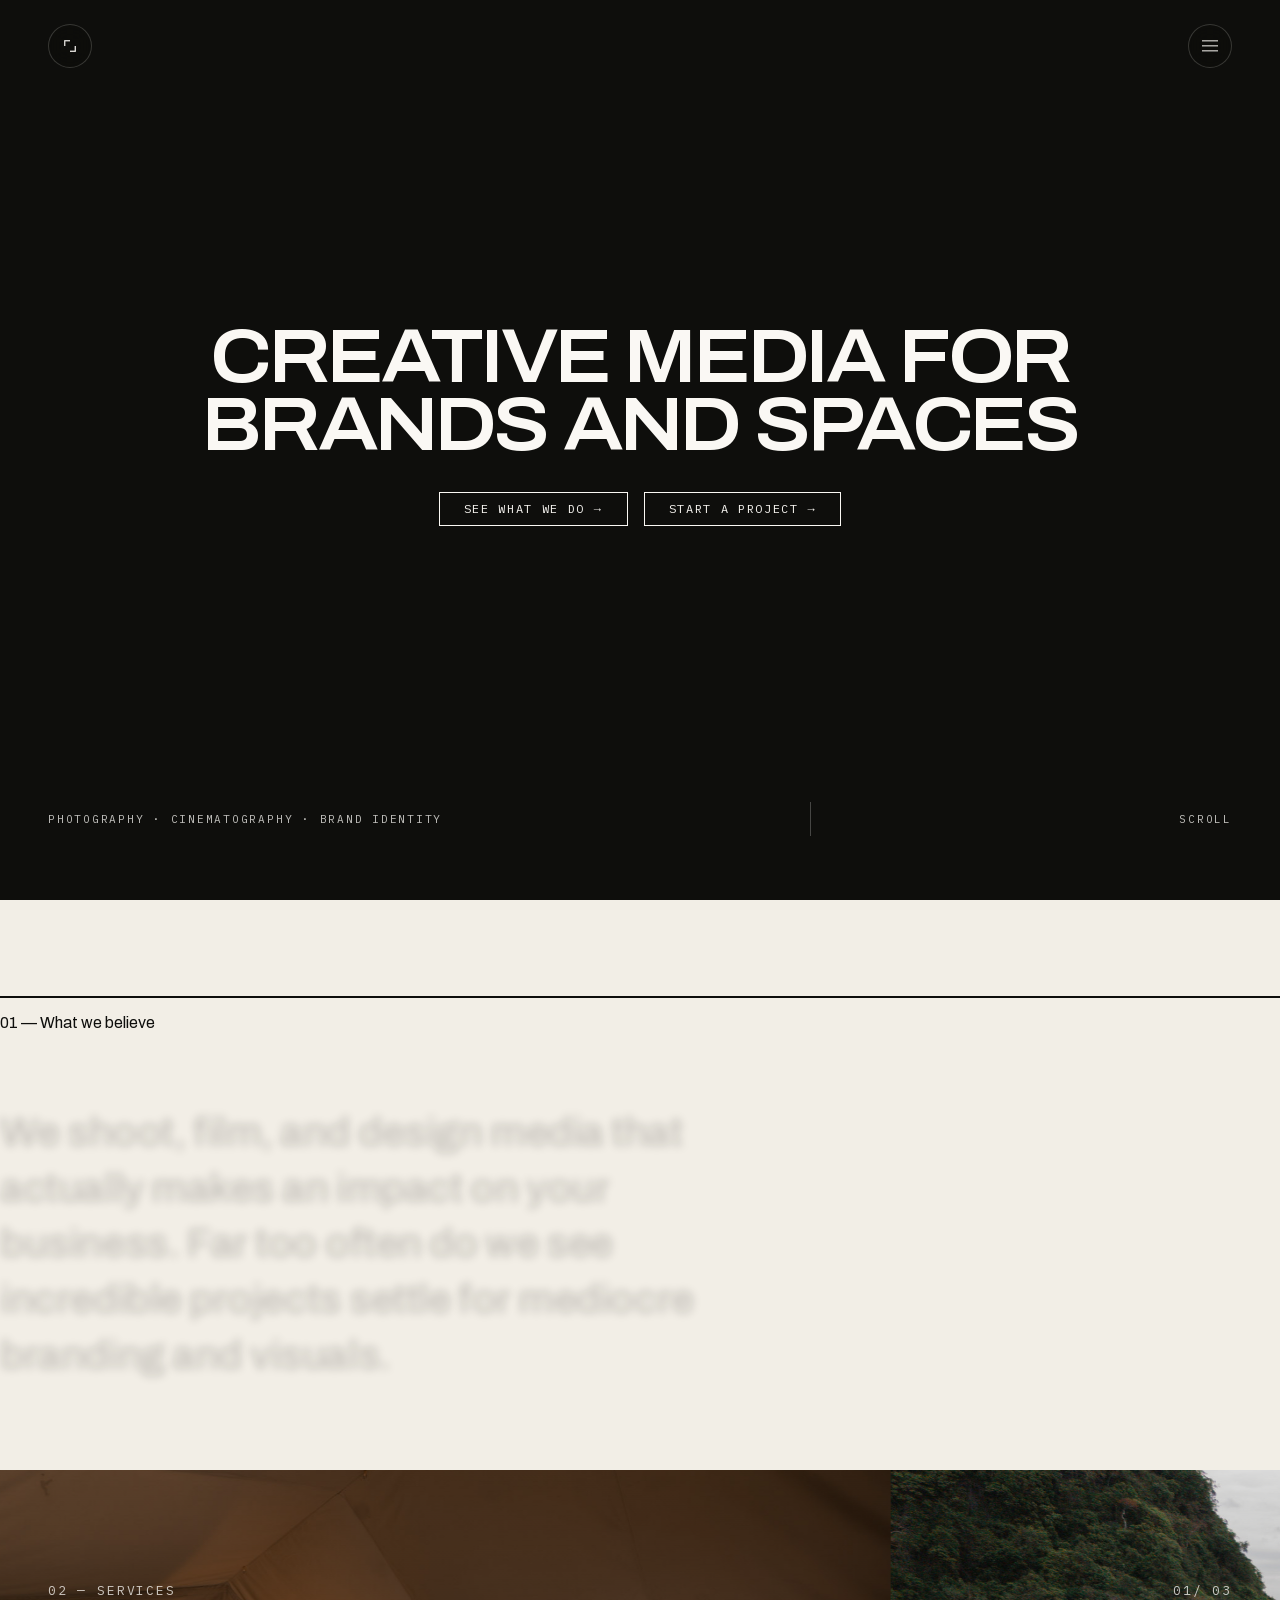
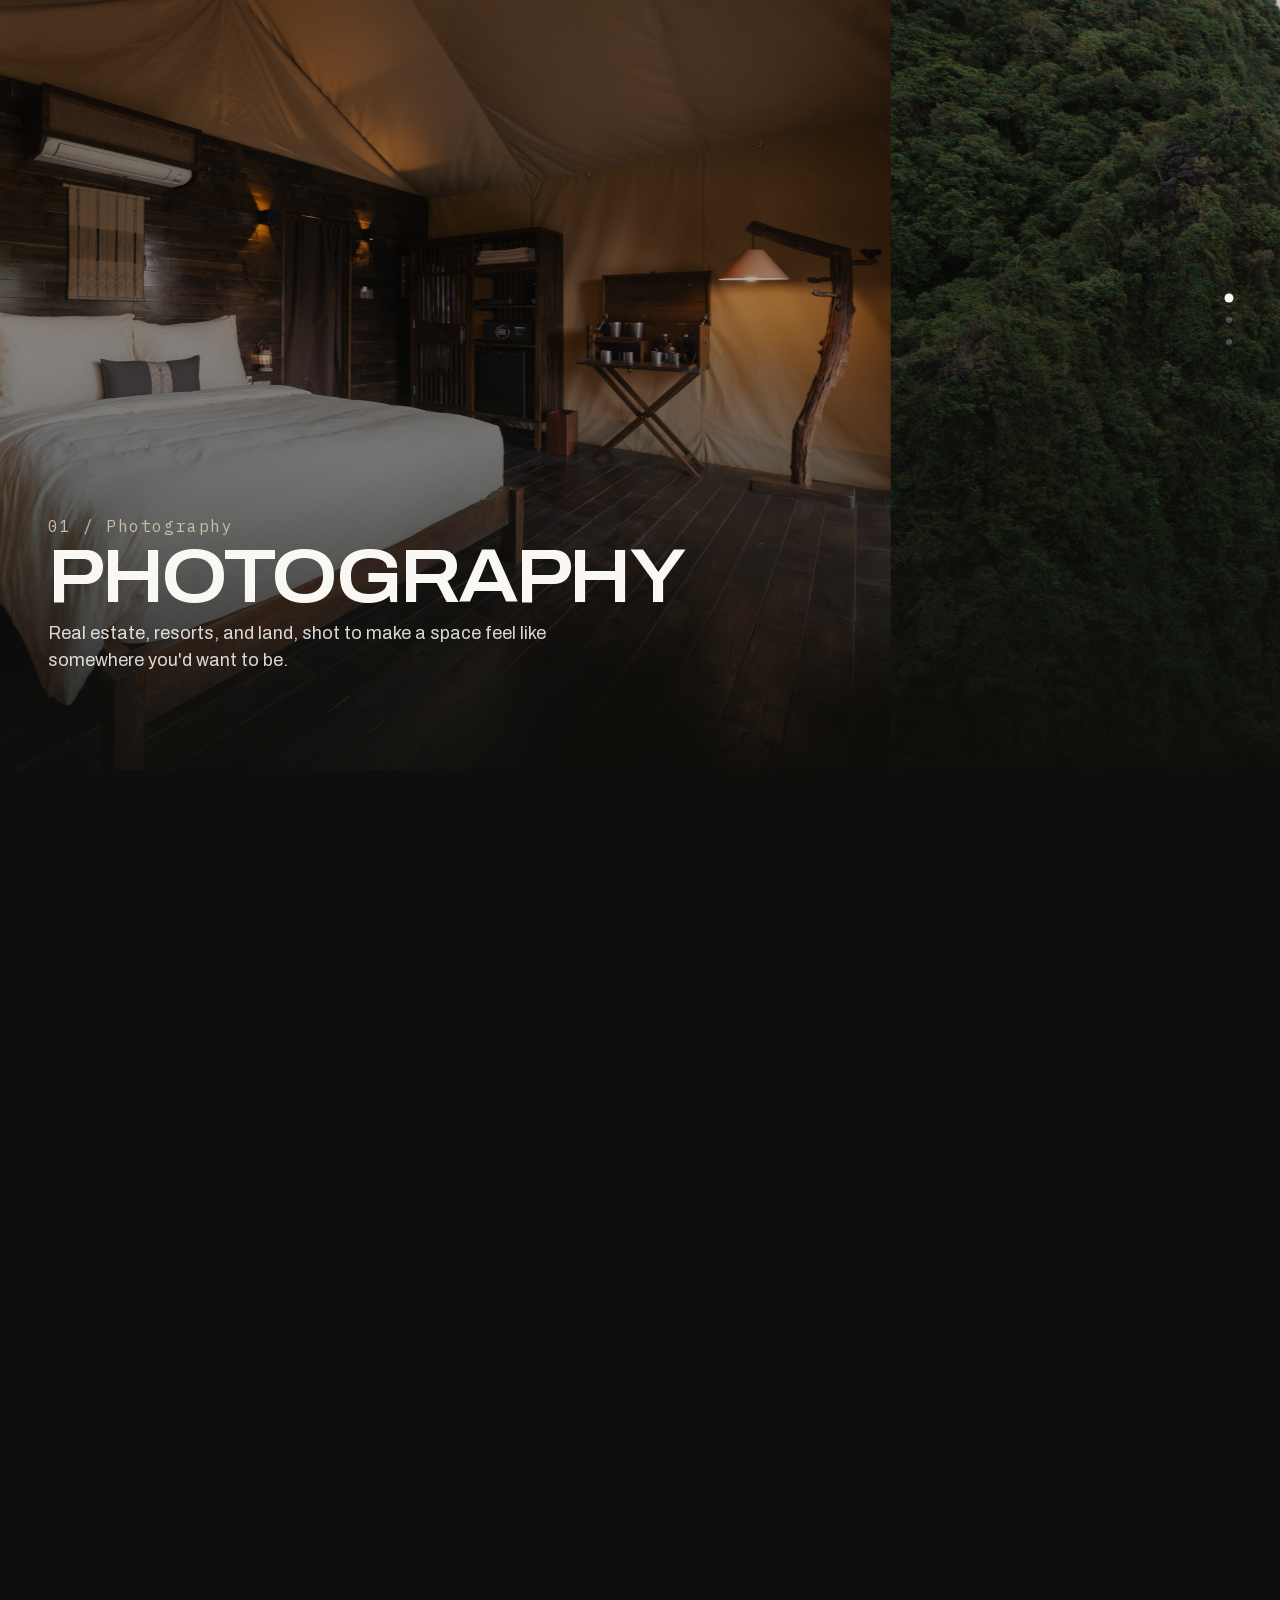
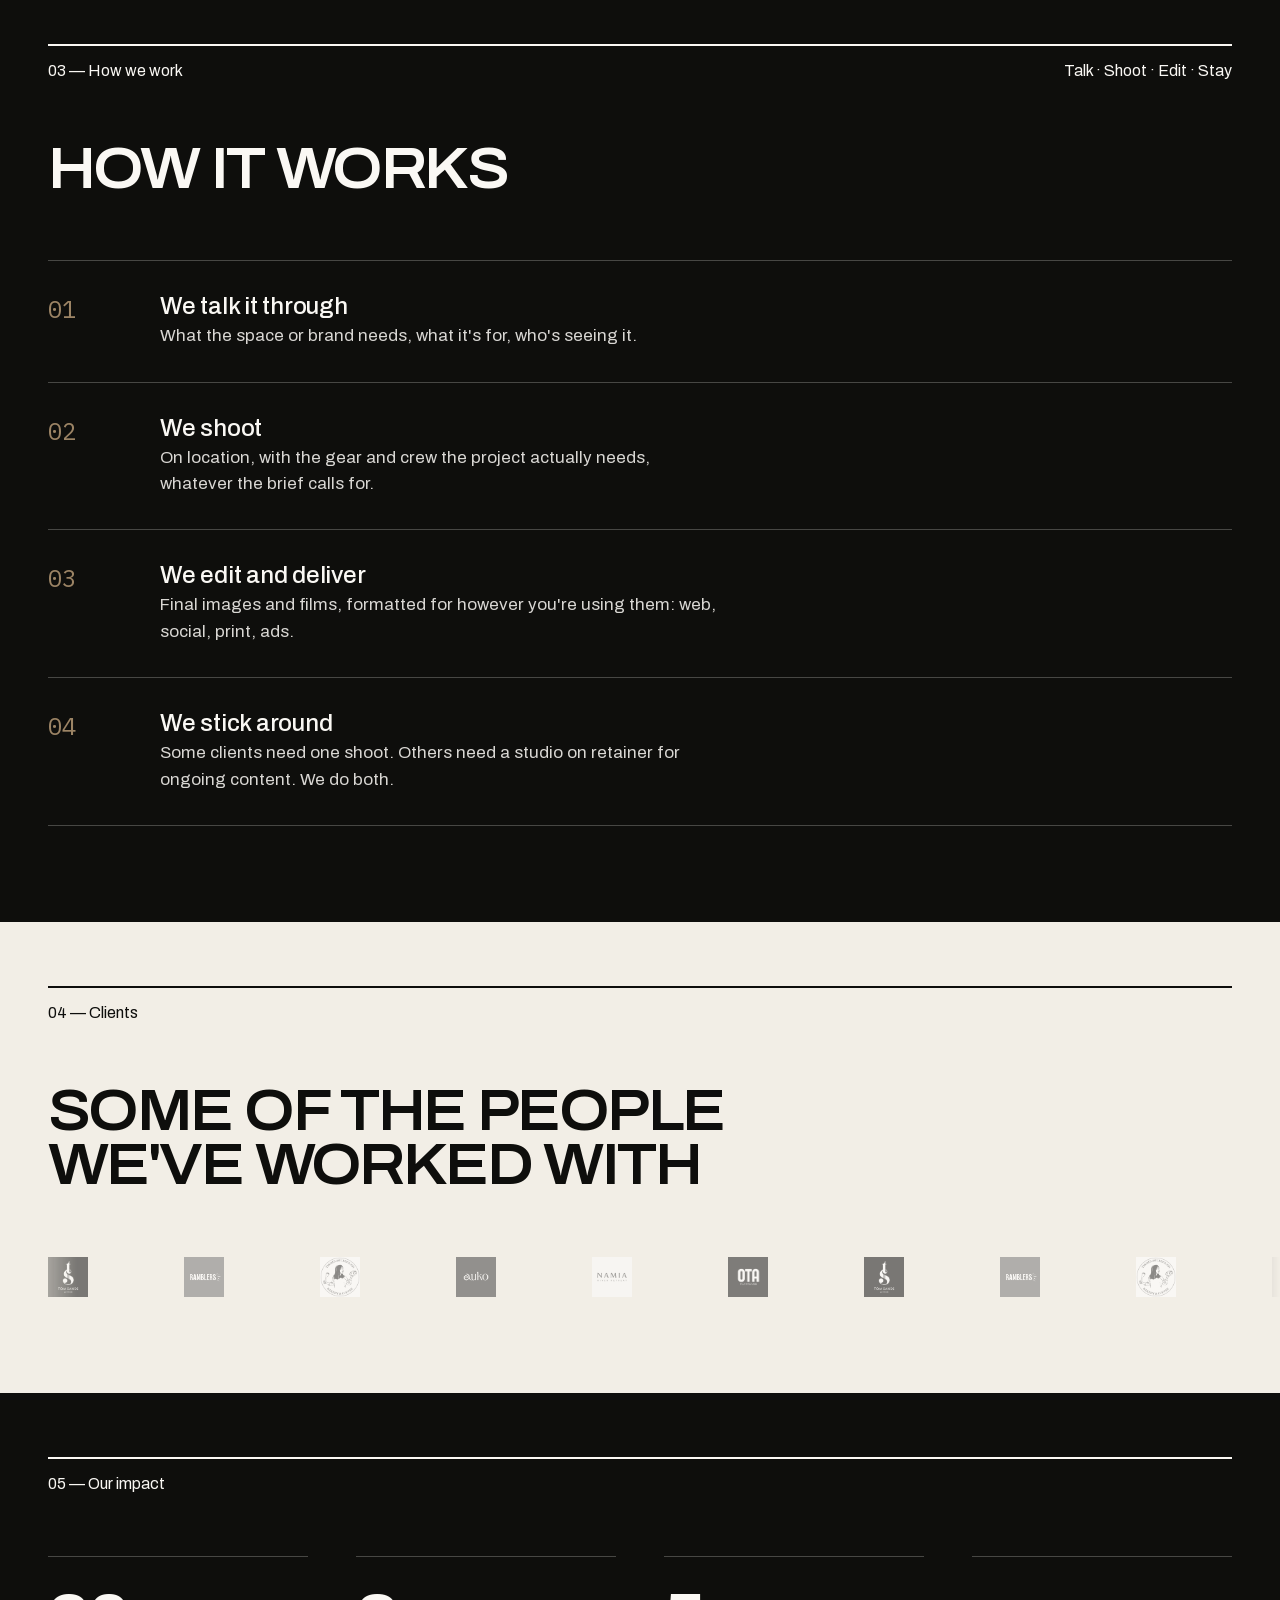
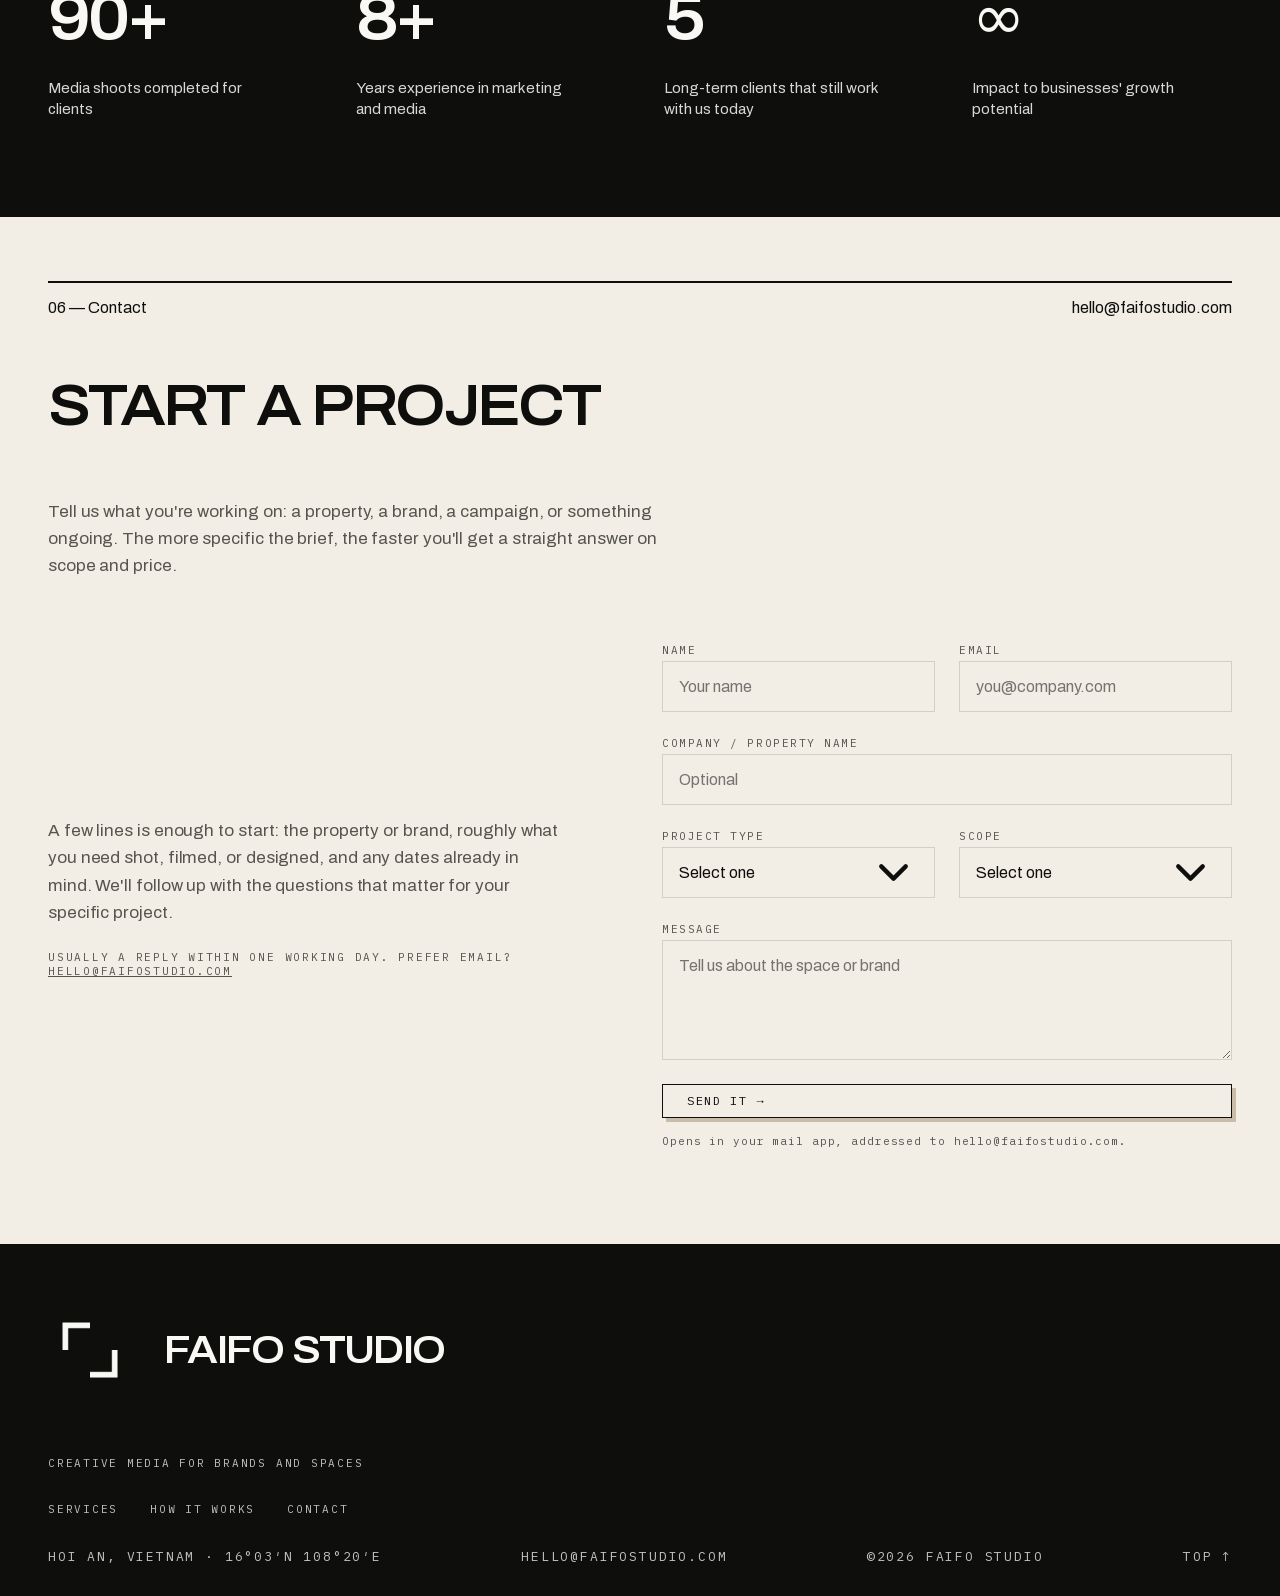
==== commit c5896860: "Add Our Impact stats and a client logo marquee Our Impact (05): four stats — 100+ shoots, 9+ years, " ====
--- a/index.html
+++ b/index.html
@@ -201,11 +201,70 @@
     </div>
   </section>
 
-  <!-- 04 — Contact -->
+  <!-- 04 — Clients -->
+  <section class="section on-bone hairline-top" id="clients" aria-label="Clients">
+    <div class="wrap">
+      <div class="meta-bar">
+        <span>04 — Clients</span>
+      </div>
+      <div class="section-head reveal">
+        <h2 class="h-section">Some of the people we've worked with</h2>
+      </div>
+    </div>
+    <div class="client-marquee" role="group" aria-label="Client logos">
+      <div class="client-marquee__inner">
+        <div class="client-marquee__track">
+          <div class="client-marquee__item"><img src="assets/client-logos/tom-sands-luthier.jpg" alt="Tom Sands Luthier" loading="lazy"></div>
+          <div class="client-marquee__item"><img src="assets/client-logos/ramblers.png" alt="Ramblers" loading="lazy"></div>
+          <div class="client-marquee__item"><img src="assets/client-logos/thoms-sourdough.jpeg" alt="Thom's Sourdough Bakery & Coffee" loading="lazy"></div>
+          <div class="client-marquee__item"><img src="assets/client-logos/auko.png" alt="Auko" loading="lazy"></div>
+          <div class="client-marquee__item"><img src="assets/client-logos/namia-river-retreat.webp" alt="Namia River Retreat" loading="lazy"></div>
+          <div class="client-marquee__item"><img src="assets/client-logos/ota-playhouse.png" alt="OTA Playhouse" loading="lazy"></div>
+        </div>
+        <div class="client-marquee__track" aria-hidden="true">
+          <div class="client-marquee__item"><img src="assets/client-logos/tom-sands-luthier.jpg" alt="" loading="lazy"></div>
+          <div class="client-marquee__item"><img src="assets/client-logos/ramblers.png" alt="" loading="lazy"></div>
+          <div class="client-marquee__item"><img src="assets/client-logos/thoms-sourdough.jpeg" alt="" loading="lazy"></div>
+          <div class="client-marquee__item"><img src="assets/client-logos/auko.png" alt="" loading="lazy"></div>
+          <div class="client-marquee__item"><img src="assets/client-logos/namia-river-retreat.webp" alt="" loading="lazy"></div>
+          <div class="client-marquee__item"><img src="assets/client-logos/ota-playhouse.png" alt="" loading="lazy"></div>
+        </div>
+      </div>
+    </div>
+  </section>
+
+  <!-- 05 — Our impact -->
+  <section class="section on-ink hairline-top" id="impact" aria-label="Our impact">
+    <div class="wrap">
+      <div class="meta-bar">
+        <span>05 — Our impact</span>
+      </div>
+      <div class="impact-grid">
+        <div class="impact-item reveal">
+          <span class="impact-item__num" data-count-to="100" data-suffix="+">0</span>
+          <p class="impact-item__label">Media shoots completed for clients</p>
+        </div>
+        <div class="impact-item reveal">
+          <span class="impact-item__num" data-count-to="9" data-suffix="+">0</span>
+          <p class="impact-item__label">Years experience in marketing and media</p>
+        </div>
+        <div class="impact-item reveal">
+          <span class="impact-item__num" data-count-to="6" data-suffix="">0</span>
+          <p class="impact-item__label">Long-term clients that still work with us today</p>
+        </div>
+        <div class="impact-item reveal">
+          <span class="impact-item__num impact-item__num--symbol">∞</span>
+          <p class="impact-item__label">Impact to businesses' growth potential</p>
+        </div>
+      </div>
+    </div>
+  </section>
+
+  <!-- 06 — Contact -->
   <section class="section on-bone" id="contact" aria-label="Contact">
     <div class="wrap">
       <div class="meta-bar">
-        <span>04 — Contact</span>
+        <span>06 — Contact</span>
         <span>hello@faifostudio.com</span>
       </div>
       <div class="section-head reveal">
--- a/css/style.css
+++ b/css/style.css
@@ -348,12 +348,73 @@
   .reveal { opacity: 1; transform: none; transition: none; }
 }
 
+/* ---------- client marquee ---------- */
+/* Real client logos, not redrawn — a shared grayscale/opacity treatment
+   gets a uniform "as seen in" look while keeping every mark exactly as the
+   client actually uses it. Full-bleed edge to edge, two copies of the row
+   back to back so the loop can wrap seamlessly (.inner translates exactly
+   -50%, i.e. one full row-width, then resets with nothing visibly jumping). */
+
+.client-marquee {
+  overflow: hidden;
+  margin-top: var(--sp-7);
+  margin-inline: calc(var(--page-margin) * -1);
+  -webkit-mask-image: linear-gradient(to right, transparent, black 6%, black 94%, transparent);
+  mask-image: linear-gradient(to right, transparent, black 6%, black 94%, transparent);
+}
+.client-marquee__inner {
+  display: flex;
+  width: max-content;
+  animation: marquee 32s linear infinite;
+}
+.client-marquee:hover .client-marquee__inner { animation-play-state: paused; }
+.client-marquee__track { display: flex; align-items: center; gap: var(--sp-9); padding-inline: calc(var(--sp-9) / 2); }
+.client-marquee__item { flex: none; height: 40px; display: flex; align-items: center; }
+.client-marquee__item img {
+  height: 100%; width: auto; max-width: 160px; object-fit: contain;
+  filter: grayscale(1) contrast(.85) brightness(1.15);
+  opacity: .55;
+  transition: opacity var(--motion-hover) var(--ease-standard), filter var(--motion-hover) var(--ease-standard);
+}
+.client-marquee__item img:hover { opacity: 1; filter: none; }
+
+@keyframes marquee { to { transform: translateX(-50%); } }
+
+@media (prefers-reduced-motion: reduce) {
+  .client-marquee__inner { animation: none; }
+  .client-marquee__track[aria-hidden="true"] { display: none; }
+  .client-marquee { mask-image: none; -webkit-mask-image: none; }
+}
+
+/* ---------- impact stats ---------- */
+
+.impact-grid { display: grid; grid-template-columns: repeat(4, 1fr); gap: var(--sp-7); }
+.impact-item { display: flex; flex-direction: column; gap: var(--sp-6); padding-top: var(--sp-6); border-top: 1px solid var(--ink-line-on-ink); }
+.impact-item__num {
+  font-family: var(--font-grotesk);
+  font-weight: 600;
+  font-variation-settings: 'wdth' 112;
+  letter-spacing: var(--tracking-display);
+  line-height: .9;
+  font-size: clamp(3rem, 5vw, 4.8rem);
+  font-variant-numeric: tabular-nums;
+}
+.impact-item__num--symbol { font-weight: 500; }
+.impact-item__label { margin: 0; color: var(--ink-body-on-ink); font-size: .95rem; line-height: 1.4; max-width: 24ch; }
+
 /* ---------- responsive ---------- */
 
 @media (max-width: 860px) {
   .enquire__row { grid-template-columns: 1fr; }
 
   .h-display { font-size: clamp(2.4rem, 9vw, 3.6rem); }
+
+  .impact-grid { grid-template-columns: 1fr 1fr; gap: var(--sp-7) var(--sp-6); }
+  .client-marquee__item { height: 32px; }
+}
+
+@media (max-width: 540px) {
+  .impact-grid { grid-template-columns: 1fr; }
 }
 
 /* mobile nav panel */
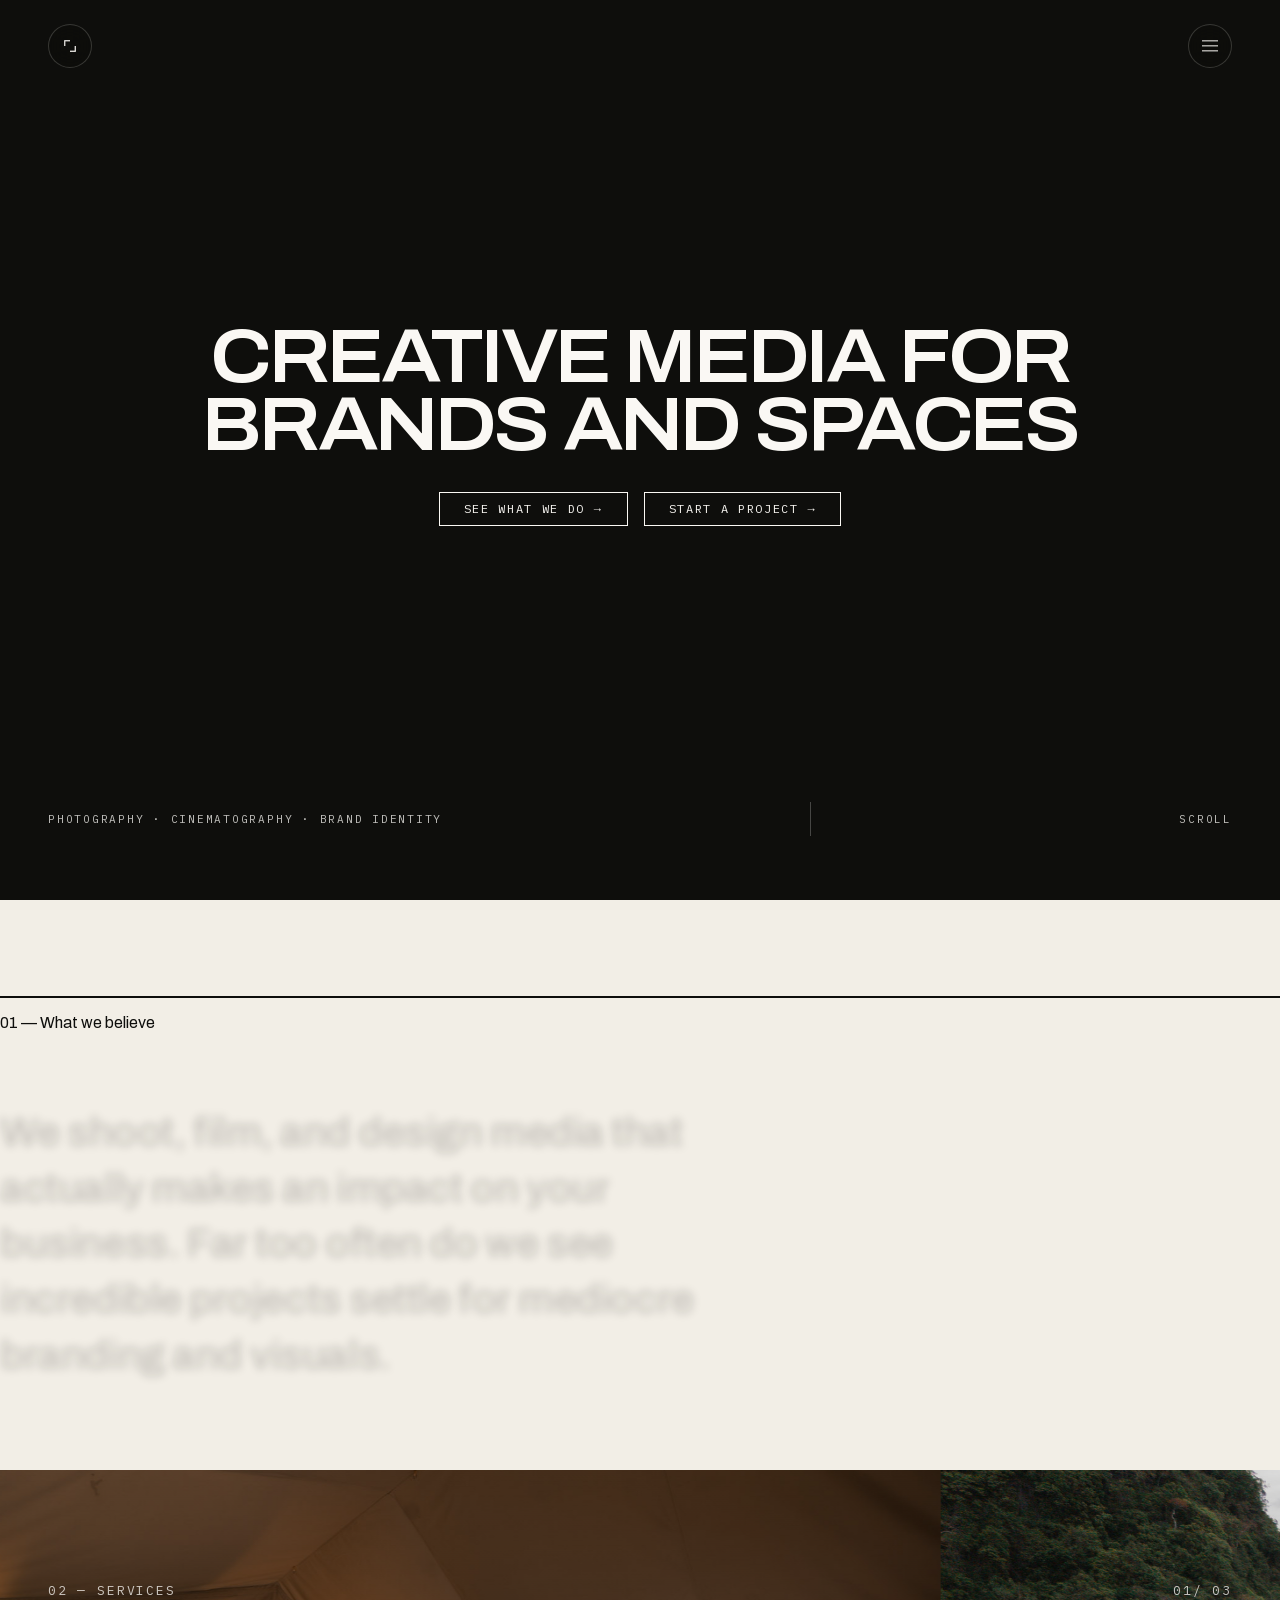
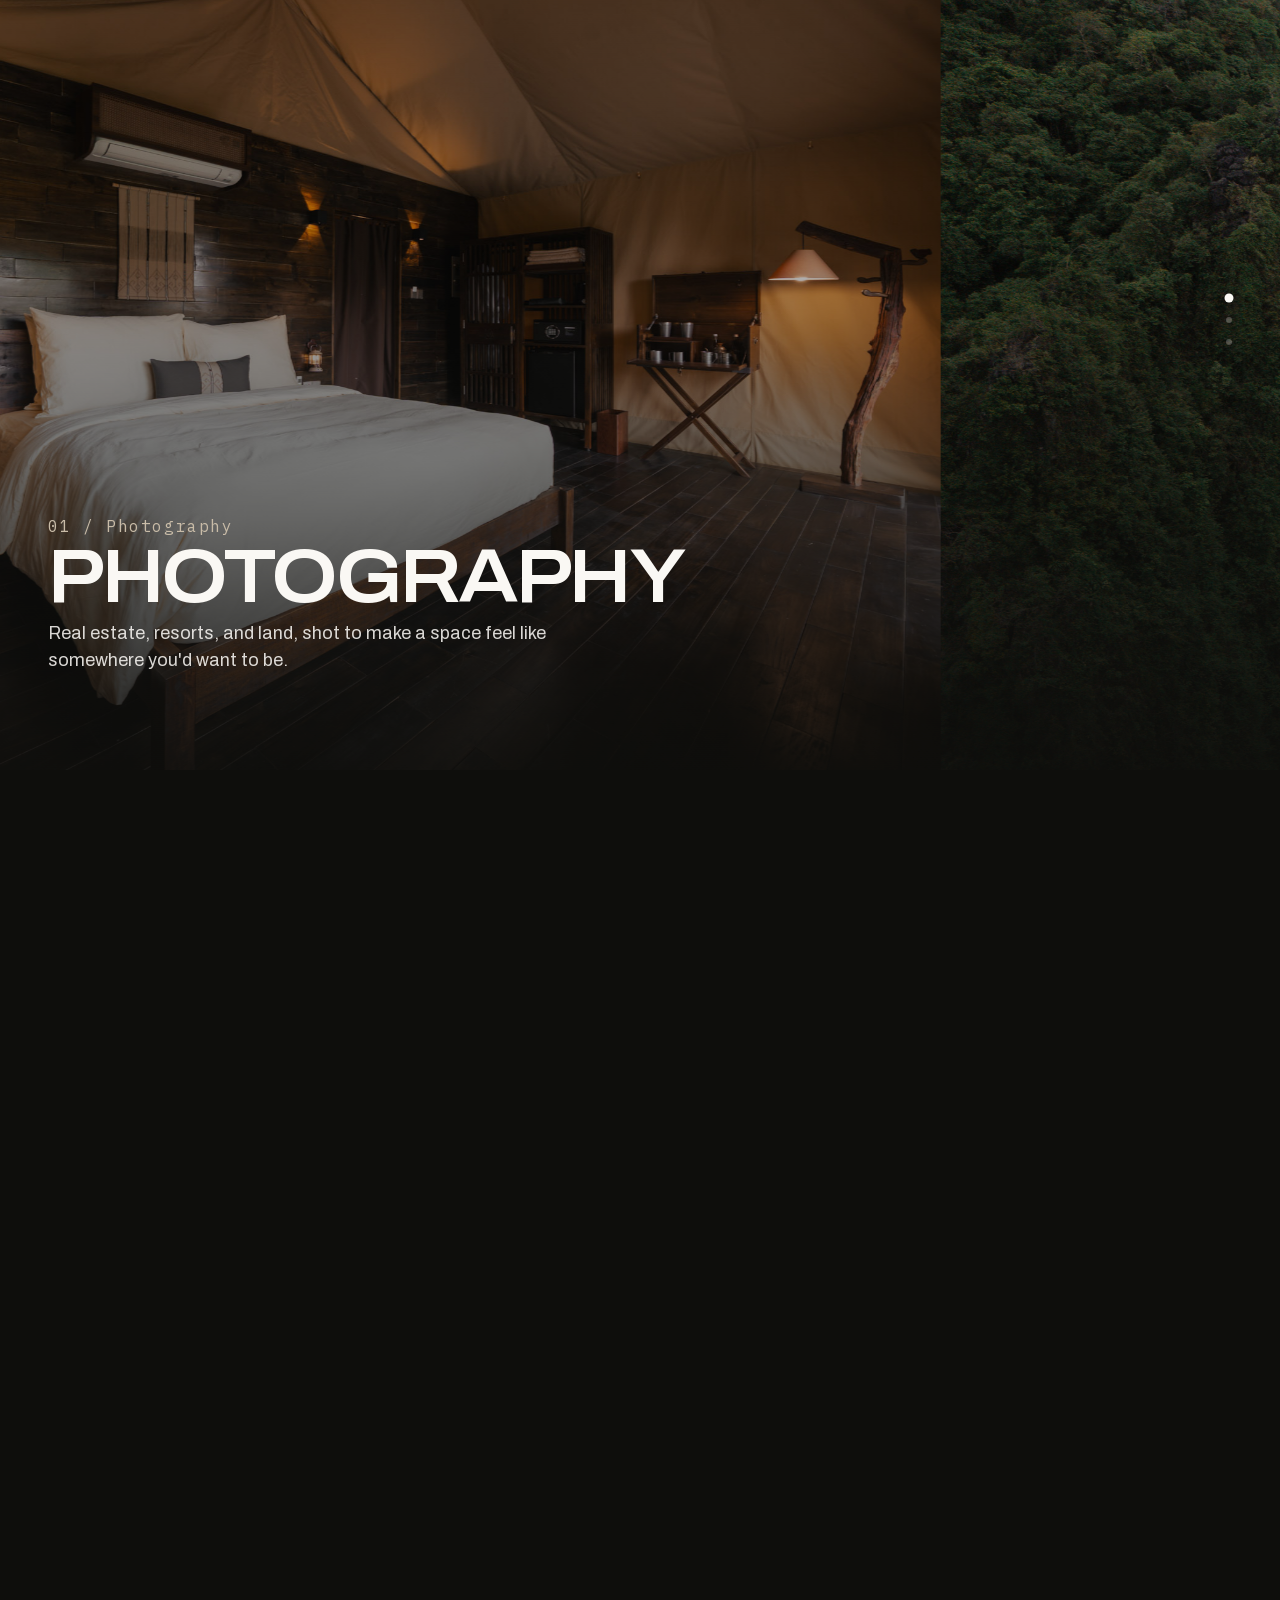
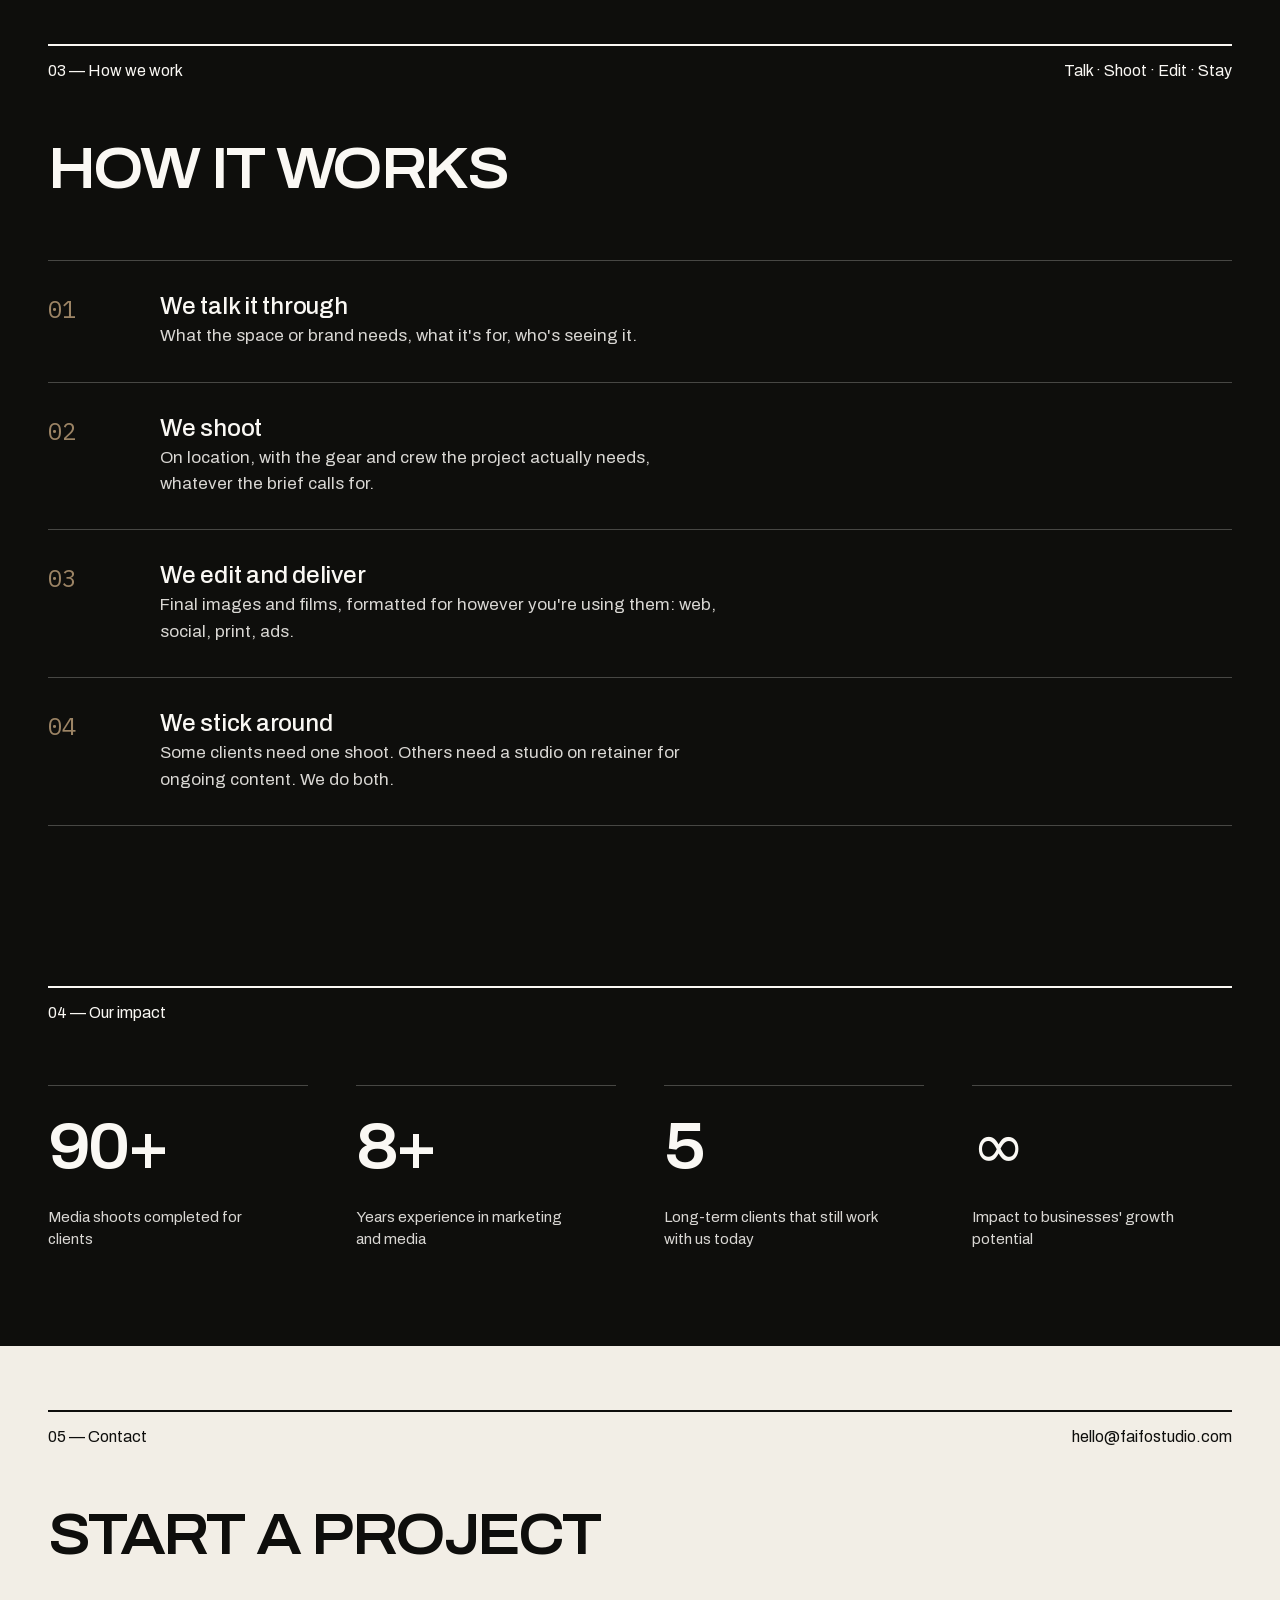
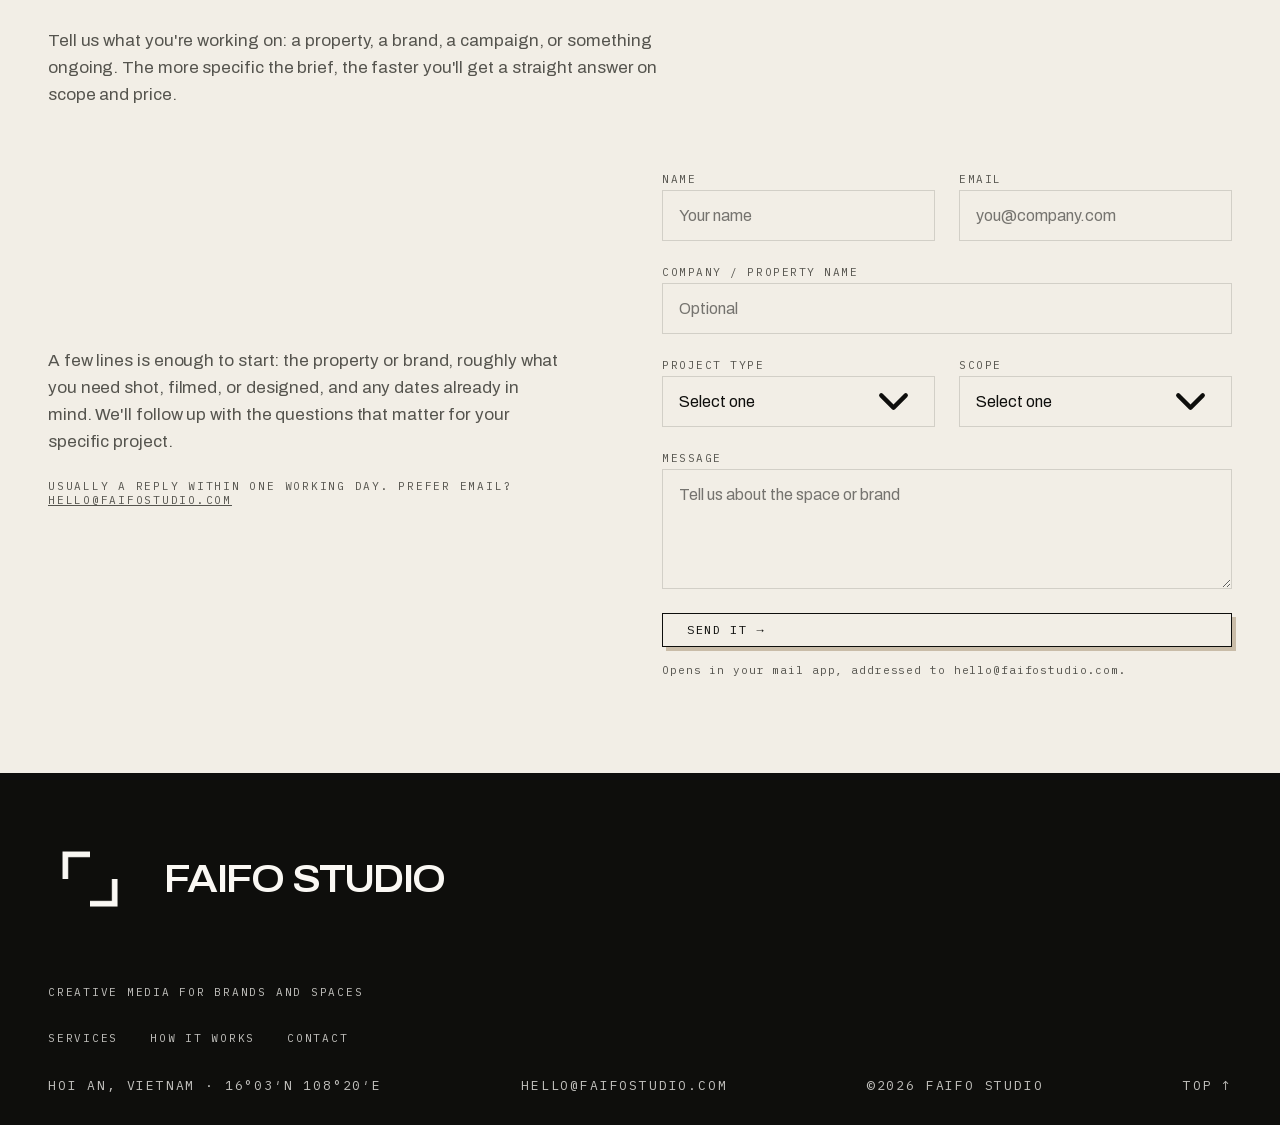
==== commit f3a26e6c: "Remove the Clients section Cuts the "Some of the people we've worked with" logo marquee and its CSS." ====
--- a/index.html
+++ b/index.html
@@ -201,43 +201,11 @@
     </div>
   </section>
 
-  <!-- 04 — Clients -->
-  <section class="section on-bone hairline-top" id="clients" aria-label="Clients">
-    <div class="wrap">
-      <div class="meta-bar">
-        <span>04 — Clients</span>
-      </div>
-      <div class="section-head reveal">
-        <h2 class="h-section">Some of the people we've worked with</h2>
-      </div>
-    </div>
-    <div class="client-marquee" role="group" aria-label="Client logos">
-      <div class="client-marquee__inner">
-        <div class="client-marquee__track">
-          <div class="client-marquee__item"><img src="assets/client-logos/tom-sands-luthier.jpg" alt="Tom Sands Luthier" loading="lazy"></div>
-          <div class="client-marquee__item"><img src="assets/client-logos/ramblers.png" alt="Ramblers" loading="lazy"></div>
-          <div class="client-marquee__item"><img src="assets/client-logos/thoms-sourdough.jpeg" alt="Thom's Sourdough Bakery & Coffee" loading="lazy"></div>
-          <div class="client-marquee__item"><img src="assets/client-logos/auko.png" alt="Auko" loading="lazy"></div>
-          <div class="client-marquee__item"><img src="assets/client-logos/namia-river-retreat.webp" alt="Namia River Retreat" loading="lazy"></div>
-          <div class="client-marquee__item"><img src="assets/client-logos/ota-playhouse.png" alt="OTA Playhouse" loading="lazy"></div>
-        </div>
-        <div class="client-marquee__track" aria-hidden="true">
-          <div class="client-marquee__item"><img src="assets/client-logos/tom-sands-luthier.jpg" alt="" loading="lazy"></div>
-          <div class="client-marquee__item"><img src="assets/client-logos/ramblers.png" alt="" loading="lazy"></div>
-          <div class="client-marquee__item"><img src="assets/client-logos/thoms-sourdough.jpeg" alt="" loading="lazy"></div>
-          <div class="client-marquee__item"><img src="assets/client-logos/auko.png" alt="" loading="lazy"></div>
-          <div class="client-marquee__item"><img src="assets/client-logos/namia-river-retreat.webp" alt="" loading="lazy"></div>
-          <div class="client-marquee__item"><img src="assets/client-logos/ota-playhouse.png" alt="" loading="lazy"></div>
-        </div>
-      </div>
-    </div>
-  </section>
-
-  <!-- 05 — Our impact -->
+  <!-- 04 — Our impact -->
   <section class="section on-ink hairline-top" id="impact" aria-label="Our impact">
     <div class="wrap">
       <div class="meta-bar">
-        <span>05 — Our impact</span>
+        <span>04 — Our impact</span>
       </div>
       <div class="impact-grid">
         <div class="impact-item reveal">
@@ -260,11 +228,11 @@
     </div>
   </section>
 
-  <!-- 06 — Contact -->
+  <!-- 05 — Contact -->
   <section class="section on-bone" id="contact" aria-label="Contact">
     <div class="wrap">
       <div class="meta-bar">
-        <span>06 — Contact</span>
+        <span>05 — Contact</span>
         <span>hello@faifostudio.com</span>
       </div>
       <div class="section-head reveal">
--- a/css/style.css
+++ b/css/style.css
@@ -348,44 +348,6 @@
   .reveal { opacity: 1; transform: none; transition: none; }
 }
 
-/* ---------- client marquee ---------- */
-/* Real client logos, not redrawn — a shared grayscale/opacity treatment
-   gets a uniform "as seen in" look while keeping every mark exactly as the
-   client actually uses it. Full-bleed edge to edge, two copies of the row
-   back to back so the loop can wrap seamlessly (.inner translates exactly
-   -50%, i.e. one full row-width, then resets with nothing visibly jumping). */
-
-.client-marquee {
-  overflow: hidden;
-  margin-top: var(--sp-7);
-  margin-inline: calc(var(--page-margin) * -1);
-  -webkit-mask-image: linear-gradient(to right, transparent, black 6%, black 94%, transparent);
-  mask-image: linear-gradient(to right, transparent, black 6%, black 94%, transparent);
-}
-.client-marquee__inner {
-  display: flex;
-  width: max-content;
-  animation: marquee 32s linear infinite;
-}
-.client-marquee:hover .client-marquee__inner { animation-play-state: paused; }
-.client-marquee__track { display: flex; align-items: center; gap: var(--sp-9); padding-inline: calc(var(--sp-9) / 2); }
-.client-marquee__item { flex: none; height: 40px; display: flex; align-items: center; }
-.client-marquee__item img {
-  height: 100%; width: auto; max-width: 160px; object-fit: contain;
-  filter: grayscale(1) contrast(.85) brightness(1.15);
-  opacity: .55;
-  transition: opacity var(--motion-hover) var(--ease-standard), filter var(--motion-hover) var(--ease-standard);
-}
-.client-marquee__item img:hover { opacity: 1; filter: none; }
-
-@keyframes marquee { to { transform: translateX(-50%); } }
-
-@media (prefers-reduced-motion: reduce) {
-  .client-marquee__inner { animation: none; }
-  .client-marquee__track[aria-hidden="true"] { display: none; }
-  .client-marquee { mask-image: none; -webkit-mask-image: none; }
-}
-
 /* ---------- impact stats ---------- */
 
 .impact-grid { display: grid; grid-template-columns: repeat(4, 1fr); gap: var(--sp-7); }
@@ -410,7 +372,6 @@
   .h-display { font-size: clamp(2.4rem, 9vw, 3.6rem); }
 
   .impact-grid { grid-template-columns: 1fr 1fr; gap: var(--sp-7) var(--sp-6); }
-  .client-marquee__item { height: 32px; }
 }
 
 @media (max-width: 540px) {
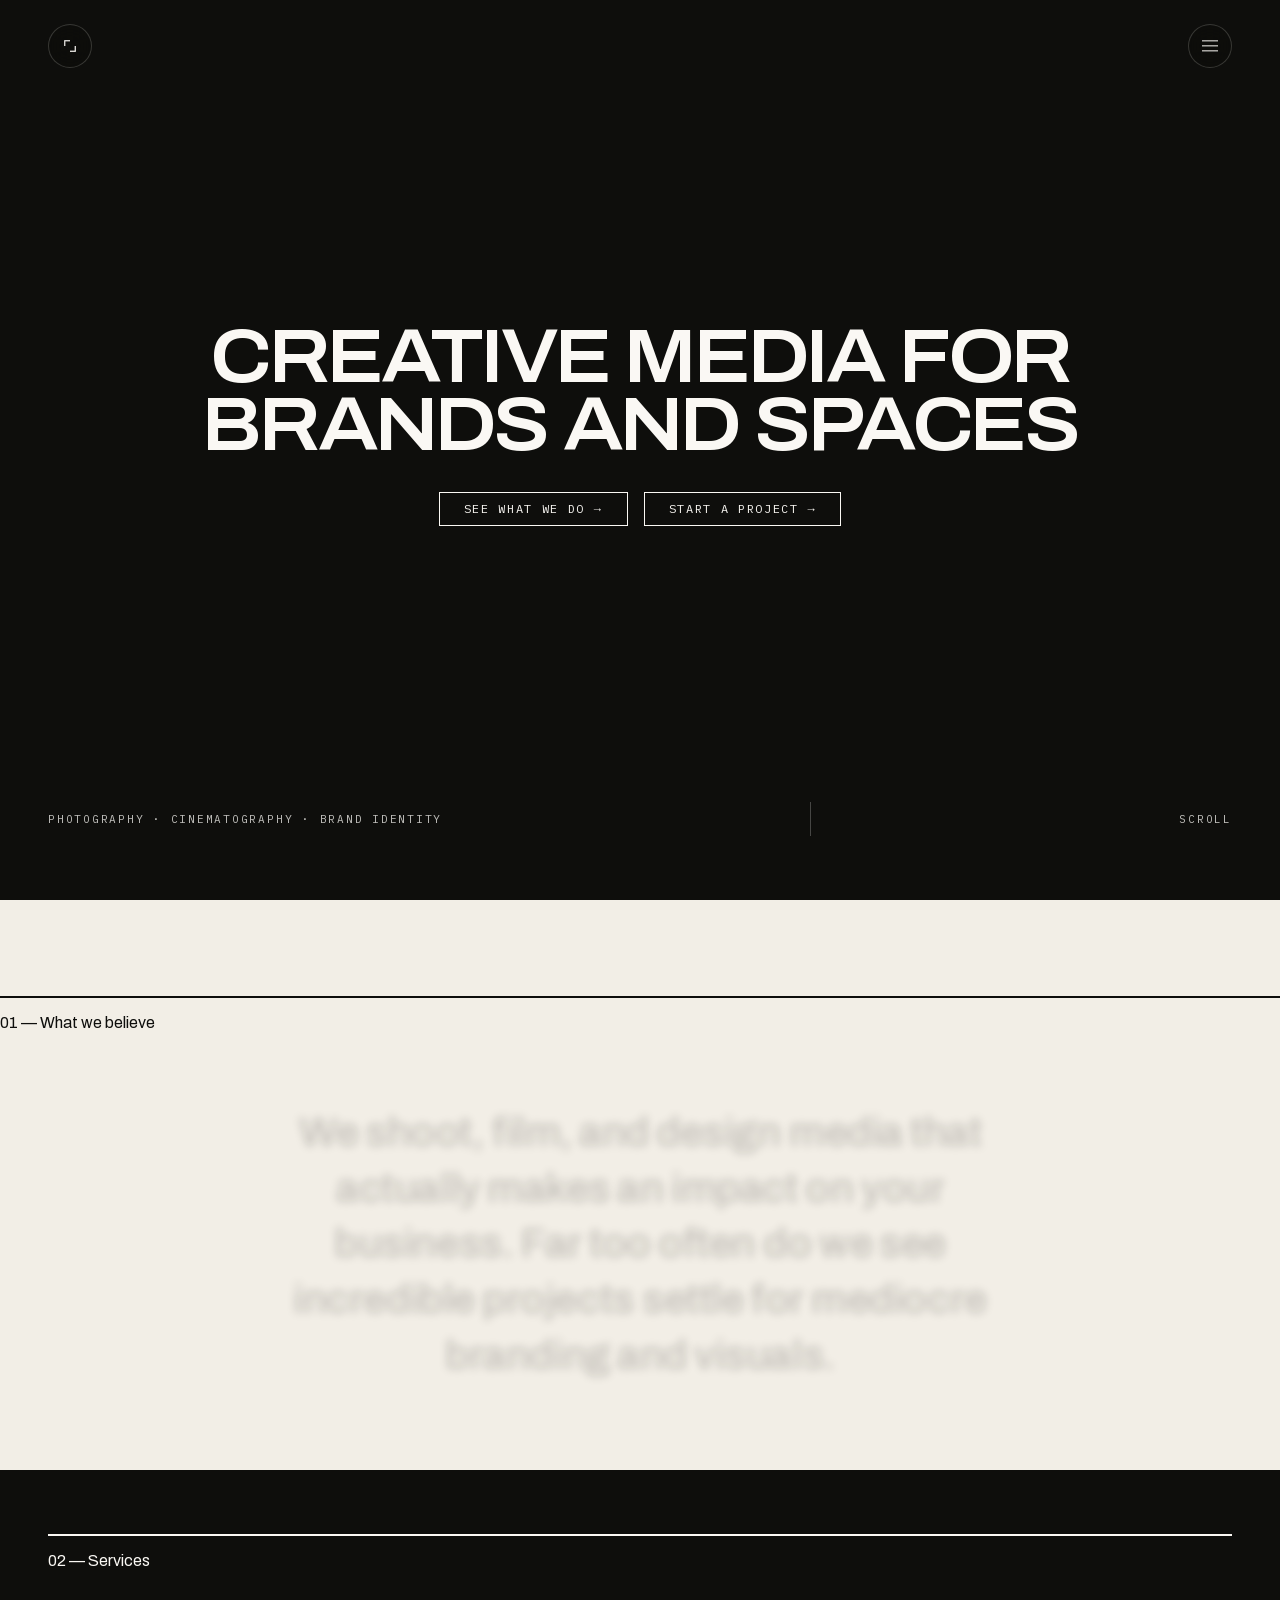
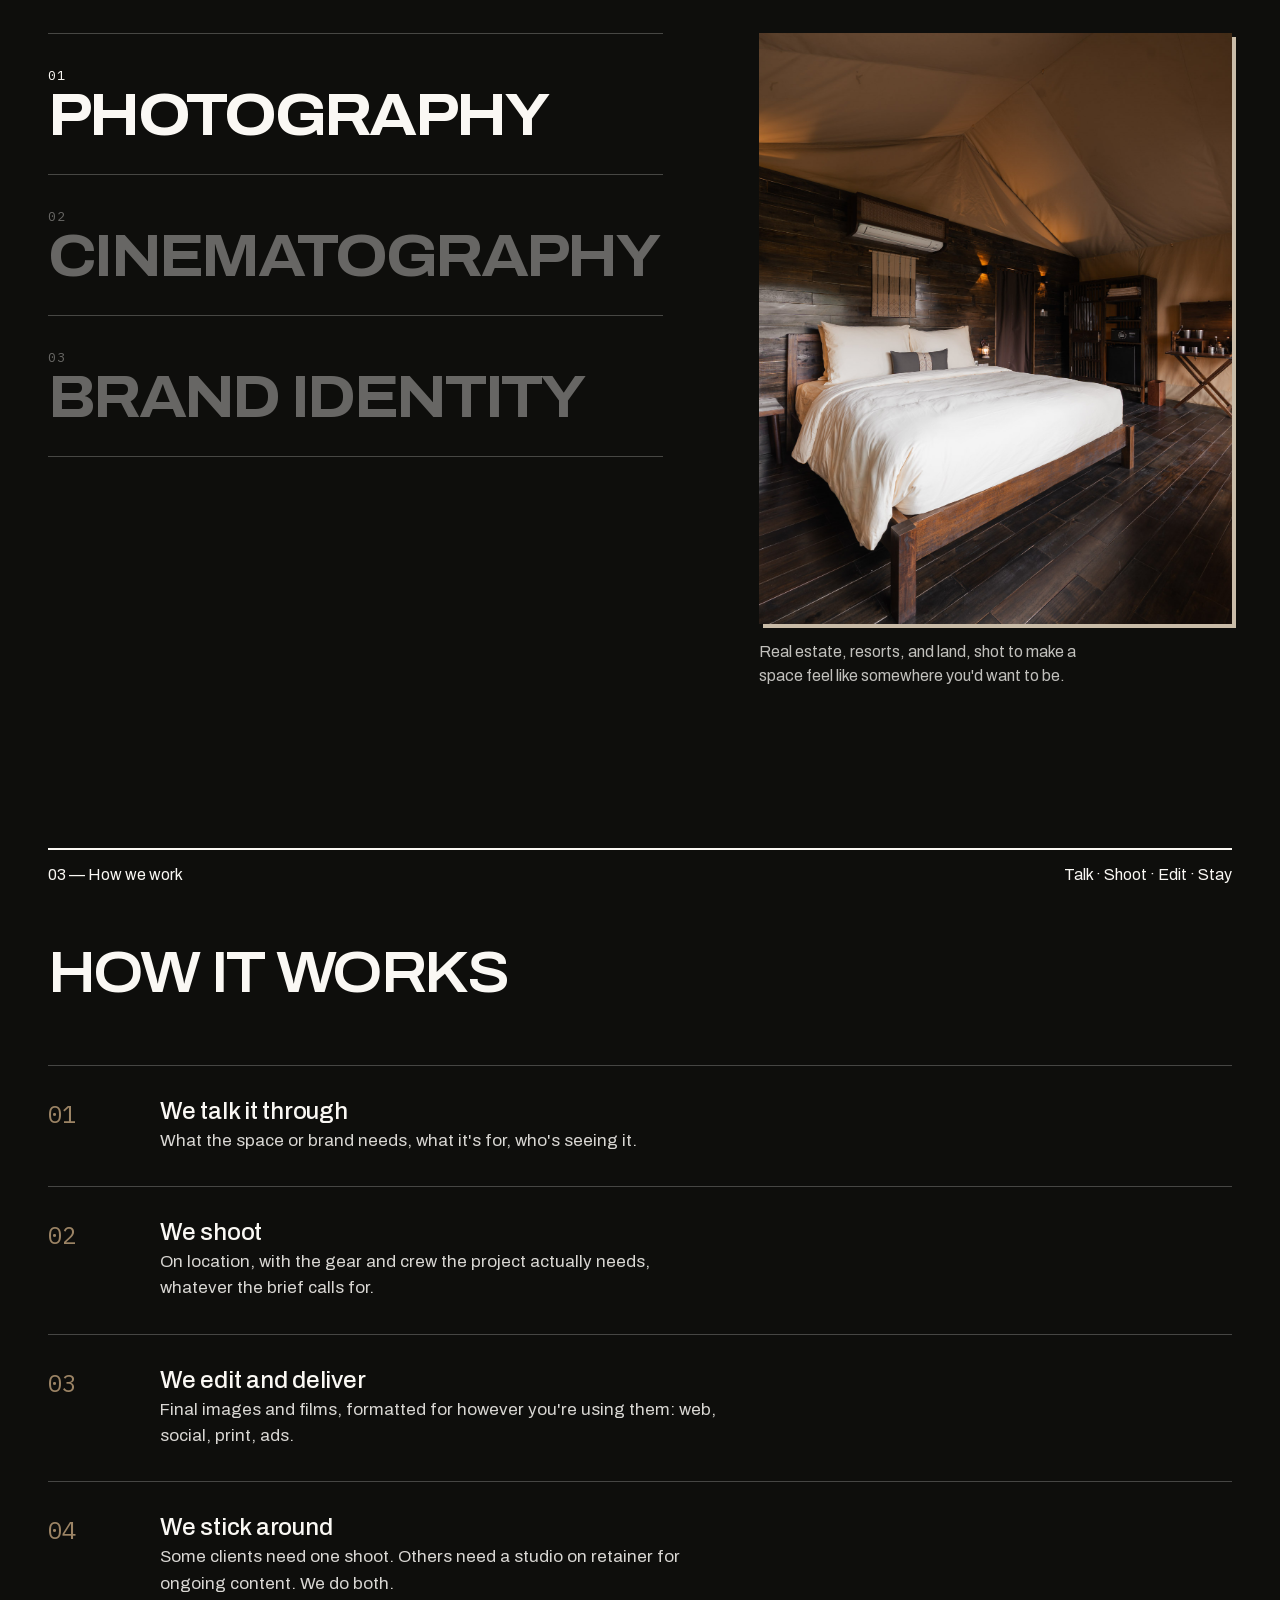
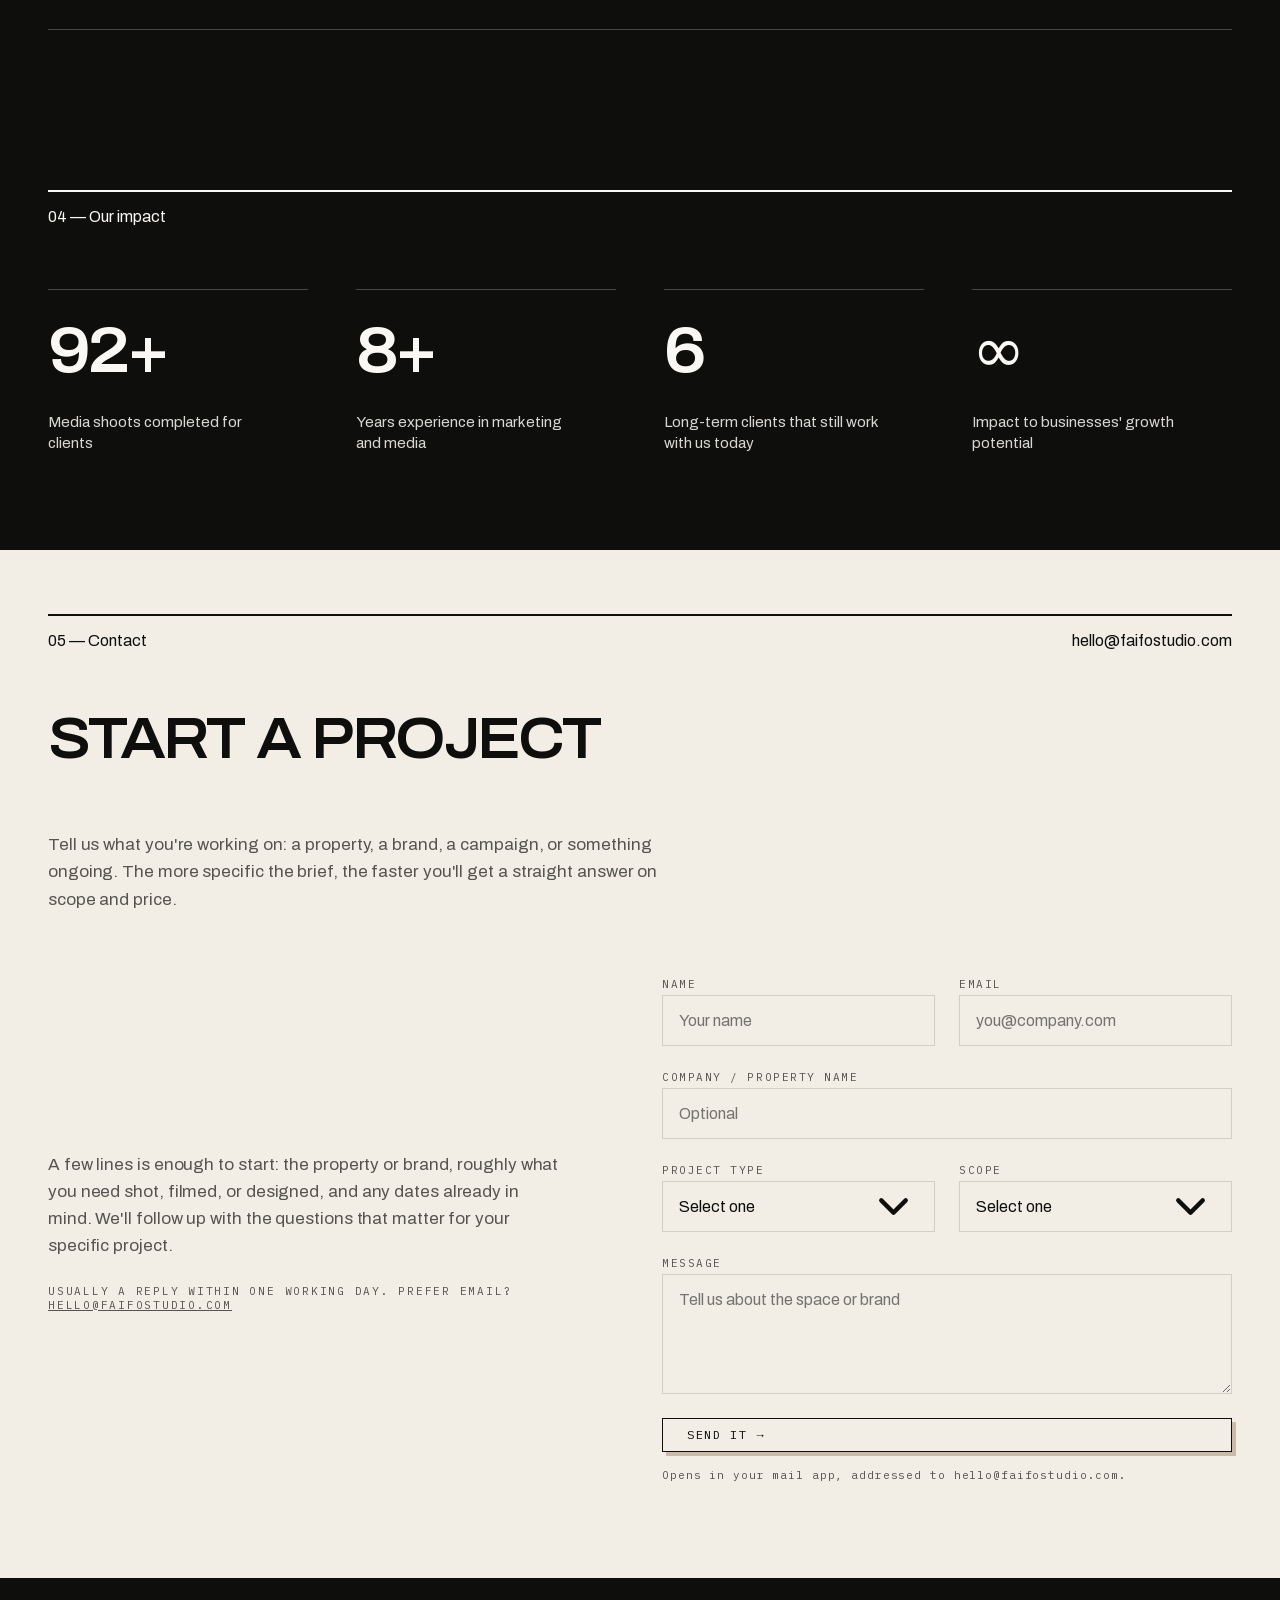
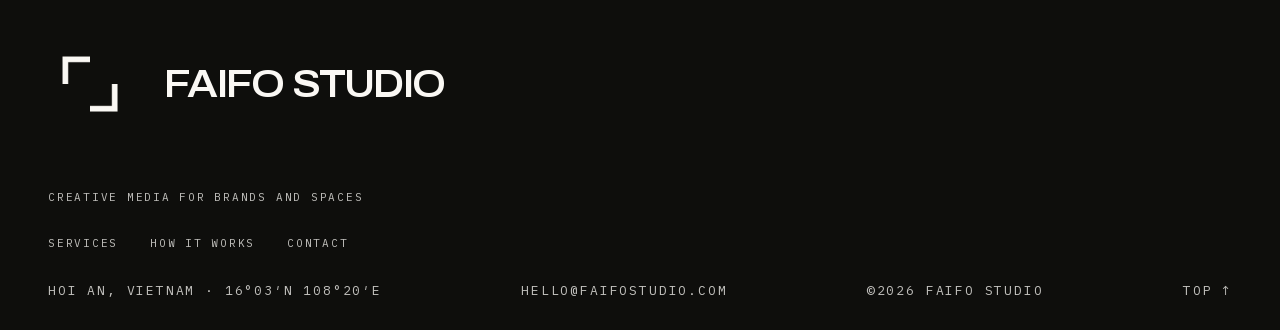
==== commit 21b0f2b4: "Replace Services with a hover-driven list, center the statement text Services was the horizontal scr" ====
--- a/index.html
+++ b/index.html
@@ -100,58 +100,53 @@
     </div>
   </section>
 
-  <!-- 02 — Services -->
-  <section class="services-pin on-ink" id="services" aria-label="Services">
-    <div class="services-pin__scroller">
-      <div class="services-pin__sticky">
-        <div class="services-pin__bar meta">
-          <span>02 — Services</span>
-          <span class="services-pin__counter"><span data-current>01</span><span data-total>03</span></span>
-        </div>
-        <div class="services-pin__rail">
-          <span class="services-pin__dot is-active"></span>
-          <span class="services-pin__dot"></span>
-          <span class="services-pin__dot"></span>
-        </div>
-
-        <div class="services-pin__track">
-          <div class="services-pin__panel is-active">
-            <img class="services-pin__img" src="assets/photo/auko/lodge-canopy-01.jpg" alt="Canopy lodge interior, timber-panelled bed with warm lamplight">
-            <div class="services-pin__scrim" aria-hidden="true"></div>
-          </div>
-
-          <div class="services-pin__panel">
-            <video class="services-pin__img" id="servicesFilmBg" poster="assets/photo/auko/overview-02-dusk.jpg" muted loop playsinline preload="none">
+  <!-- 02 — Services — vertical list, one title bold/active at a time; hover,
+       click/tap, or keyboard focus swaps the companion photo (or, for
+       Cinematography, the Auko walkthrough video) and description on the
+       right. Mobile has no hover, so every item stacks with its own media
+       inline instead of depending on a state that touch can't trigger. -->
+  <section class="section services2 on-ink hairline-top" id="services" aria-label="Services">
+    <div class="wrap">
+      <div class="meta-bar">
+        <span>02 — Services</span>
+      </div>
+
+      <div class="services2__layout">
+        <ul class="services2__list" id="servicesList">
+          <li class="services2__item is-active" tabindex="0" role="button" aria-pressed="true"
+              data-media="img" data-img="assets/photo/auko/lodge-canopy-01.jpg"
+              data-desc="Real estate, resorts, and land, shot to make a space feel like somewhere you'd want to be.">
+            <span class="services2__num">01</span>
+            <h3 class="services2__name">Photography</h3>
+            <p class="services2__desc-mobile">Real estate, resorts, and land, shot to make a space feel like somewhere you'd want to be.</p>
+            <img class="services2__media-mobile" src="assets/photo/auko/lodge-canopy-01.jpg" alt="Canopy lodge interior, timber-panelled bed with warm lamplight" loading="lazy">
+          </li>
+          <li class="services2__item" tabindex="0" role="button" aria-pressed="false"
+              data-media="video"
+              data-desc="Property films, resort walkthroughs, and brand films, shot to be watched, not skipped.">
+            <span class="services2__num">02</span>
+            <h3 class="services2__name">Cinematography</h3>
+            <p class="services2__desc-mobile">Property films, resort walkthroughs, and brand films, shot to be watched, not skipped.</p>
+            <img class="services2__media-mobile" src="assets/photo/auko/overview-02-dusk.jpg" alt="Aerial dusk view of the Auko lodge" loading="lazy">
+          </li>
+          <li class="services2__item" tabindex="0" role="button" aria-pressed="false"
+              data-media="img" data-img="assets/photo/personal/mountain-window.jpg"
+              data-desc="Logos, visual identity, and the guidelines that keep a brand looking like itself.">
+            <span class="services2__num">03</span>
+            <h3 class="services2__name">Brand identity</h3>
+            <p class="services2__desc-mobile">Logos, visual identity, and the guidelines that keep a brand looking like itself.</p>
+            <img class="services2__media-mobile" src="assets/photo/personal/mountain-window.jpg" alt="A mountain framed through a window opening, warm afternoon light" loading="lazy">
+          </li>
+        </ul>
+
+        <div class="services2__preview">
+          <div class="services2__frame">
+            <img id="servicesPreviewImg" class="services2__media" src="assets/photo/auko/lodge-canopy-01.jpg" alt="">
+            <video id="servicesPreviewVideo" class="services2__media is-hidden" muted loop playsinline preload="none" poster="assets/photo/auko/overview-02-dusk.jpg">
               <source src="assets/video/auko-walkthrough-web.mp4" type="video/mp4">
             </video>
-            <div class="services-pin__scrim" aria-hidden="true"></div>
-          </div>
-
-          <div class="services-pin__panel">
-            <img class="services-pin__img" src="assets/photo/personal/mountain-window.jpg" alt="A mountain framed through a window opening, warm afternoon light">
-            <div class="services-pin__scrim" aria-hidden="true"></div>
-          </div>
-        </div>
-
-        <!-- Pinned to the viewport, not the sliding track — a panel's title
-             stays put and cross-fades in/out instead of sliding in half-cut
-             off from the frame edge while its image is still arriving. -->
-        <div class="services-pin__captions">
-          <div class="services-pin__body is-active">
-            <span class="services-pin__num">01 / Photography</span>
-            <h3 class="h-display services-pin__title">Photography</h3>
-            <p class="services-pin__desc">Real estate, resorts, and land, shot to make a space feel like somewhere you'd want to be.</p>
-          </div>
-          <div class="services-pin__body">
-            <span class="services-pin__num">02 / Cinematography</span>
-            <h3 class="h-display services-pin__title">Cinematography</h3>
-            <p class="services-pin__desc">Property films, resort walkthroughs, and brand films, shot to be watched, not skipped.</p>
-          </div>
-          <div class="services-pin__body">
-            <span class="services-pin__num">03 / Brand identity</span>
-            <h3 class="h-display services-pin__title">Brand identity</h3>
-            <p class="services-pin__desc">Logos, visual identity, and the guidelines that keep a brand looking like itself.</p>
-          </div>
+          </div>
+          <p class="services2__caption" id="servicesPreviewCaption">Real estate, resorts, and land, shot to make a space feel like somewhere you'd want to be.</p>
         </div>
       </div>
     </div>
--- a/css/style.css
+++ b/css/style.css
@@ -291,6 +291,8 @@
   line-height: 1.35;
   font-size: clamp(1.75rem, 1.6vw + 1.3rem, 3.25rem);
   max-width: 32ch;
+  margin-inline: auto;
+  text-align: center;
   text-wrap: pretty;
 }
 .statement__text .word {
@@ -434,150 +436,57 @@
 .dash-list li::before { content: "—"; flex: none; color: var(--clay-500); font-family: var(--font-mono); }
 
 
-/* ---------- services pin — full-viewport scroll-pinned takeover, real photography ---------- */
-/* Replaces the old alternating-row list. Three panels cross-fade as the section
-   scrolls past; the sticky stage sits under the nav's z-index so the translucent
-   nav keeps floating above it exactly like it already does over the hero. */
-
-.services-pin { position: relative; }
-.services-pin__scroller { height: 190vh; }
-.services-pin__sticky {
-  position: sticky;
-  top: 0;
-  height: 100vh;
-  overflow: hidden;
-  z-index: 10;
-  background: var(--ink-900);
-}
-
-.services-pin__bar {
-  position: absolute;
-  top: 0; left: 0; right: 0;
-  z-index: 3;
-  display: flex;
-  justify-content: space-between;
-  align-items: center;
-  padding: calc(var(--sp-9) + var(--sp-4)) var(--page-margin) 0;
-  color: var(--bone-50);
-  pointer-events: none;
-}
-.services-pin__counter { font-variant-numeric: tabular-nums; }
-.services-pin__counter [data-total]::before { content: "/ "; }
-
-.services-pin__rail {
-  position: absolute;
-  right: var(--page-margin);
-  top: 50%;
-  transform: translateY(-50%);
-  z-index: 3;
-  display: flex;
-  flex-direction: column;
-  gap: var(--sp-4);
-}
-.services-pin__dot {
-  width: 6px; height: 6px; border-radius: 50%;
-  background: var(--ink-line-on-ink);
-  transition: background 200ms var(--ease-standard), transform 200ms var(--ease-standard);
-}
-.services-pin__dot.is-active { background: var(--bone-50); transform: scale(1.5); }
-
-.services-pin__track {
-  display: flex;
-  width: 300%;
-  height: 100%;
-  will-change: transform;
-}
-
-.services-pin__panel {
-  position: relative;
-  flex: 1 0 0; /* equal thirds via flex distribution, not a rounded % string —
-                  calc(100%/3) can leave a hairline sub-pixel gap between
-                  panels in some browsers; flex-basis 0 divides exactly. */
-  height: 100%;
-  display: block;
-}
-
-.services-pin__img {
+/* ---------- services2 — vertical list, hover/focus swaps the companion photo ---------- */
+/* One title bold and full-bright at a time, the rest faded — the list itself
+   carries the section, not a photo. Desktop pairs it with a sticky preview
+   panel (image, or for Cinematography the Auko walkthrough video) plus a
+   caption below the frame, not overlaid on it, so there's no scrim to manage. */
+
+.services2__layout { display: grid; grid-template-columns: 1.3fr 1fr; gap: var(--sp-9); align-items: start; }
+.services2__layout > * { min-width: 0; }
+
+.services2__list { list-style: none; margin: 0; padding: 0; }
+.services2__item {
+  padding: var(--sp-6) 0;
+  border-top: 1px solid var(--ink-line-on-ink);
+  cursor: default;
+  color: rgba(250, 248, 244, .38);
+  transition: color var(--motion-panel) var(--ease-standard);
+}
+.services2__list li:last-child { border-bottom: 1px solid var(--ink-line-on-ink); }
+.services2__item.is-active { color: var(--bone-50); }
+.services2__num { font-family: var(--font-mono); font-size: .85rem; letter-spacing: .1em; }
+.services2__name {
+  margin: var(--sp-2) 0 0;
+  font-family: var(--font-grotesk);
+  font-weight: 700;
+  font-variation-settings: 'wdth' 112;
+  letter-spacing: var(--tracking-display);
+  text-transform: uppercase;
+  line-height: .92;
+  font-size: clamp(2.2rem, 4.6vw, 4.6rem);
+}
+.services2__desc-mobile, .services2__media-mobile { display: none; }
+
+.services2__preview { position: sticky; top: calc(var(--sp-9) + 48px); }
+.services2__frame { position: relative; aspect-ratio: 4/5; overflow: hidden; box-shadow: var(--shadow-offset); background: var(--ink-900); }
+.services2__media {
   position: absolute; inset: 0;
-  z-index: 1;
-  width: 100%; height: 100%;
-  object-fit: cover;
-  transform: scale(1.05);
-  transition: transform 6000ms linear;
-}
-.services-pin__panel.is-active .services-pin__img { transform: scale(1.14); }
-
-.services-pin__scrim {
-  position: absolute; inset: 0;
-  z-index: 2; /* explicit, not left to paint order — a hardware-decoded
-                 <video> can get promoted to its own compositor layer and
-                 paint above a later sibling that has no stacking context
-                 of its own, which is exactly what was leaving the
-                 cinematography panel's scrim invisible under the video. */
-  /* Runs the full height with no fully-transparent stop — the previous
-     version hit 0 alpha at 78%, leaving a hard, visible edge where the
-     top of the panel had no wash at all against busy/bright footage.
-     Lower stops still tuned to the caption's own footprint (num+title+desc
-     sit within ~0-30% of viewport height, measured off .services-pin__body). */
-  background: linear-gradient(to top, rgba(14,14,12,.92) 0%, rgba(14,14,12,.62) 28%, rgba(14,14,12,.32) 55%, rgba(14,14,12,.14) 100%);
-}
-
-/* Captions are pinned to the sticky viewport, not the sliding track — a
-   panel's title only ever cross-fades in place, it never travels
-   horizontally, so it can't be caught half off-frame mid-slide the way it
-   was when .services-pin__body lived inside each panel. */
-.services-pin__captions { position: absolute; inset: 0; z-index: 2; }
-
-.services-pin__body {
-  position: absolute;
-  left: 0; right: 0; bottom: 0;
-  padding: 0 var(--page-margin) var(--sp-9);
-  max-width: var(--grid-max);
-  margin-inline: auto;
-  color: var(--bone-50);
-  display: flex;
-  flex-direction: column;
-  gap: var(--sp-3);
-  transform: translateY(10px);
-  opacity: 0;
-  transition: opacity 550ms var(--ease-standard) 80ms, transform 550ms var(--ease-standard) 80ms;
-}
-.services-pin__body.is-active { opacity: 1; transform: translateY(0); }
-
-.services-pin__num { font-family: var(--font-mono); font-size: 1rem; letter-spacing: .1em; color: var(--sand-300); }
-/* 16ch, not 14ch — "Cinematography" measures ~11% wider than 14ch in this
-   font (ch is based on the "0" glyph, which isn't representative of this
-   condensed uppercase display face); the other two titles are already
-   narrower than either value, so this only changes Cinematography's box. */
-.services-pin__title { max-width: 16ch; }
-.services-pin__desc { font-size: 1.125rem; line-height: 1.5; max-width: 46ch; color: var(--ink-body-on-ink); }
+  width: 100%; height: 100%; object-fit: cover;
+  opacity: 1;
+  transition: opacity 260ms var(--ease-standard);
+}
+.services2__media.is-hidden { opacity: 0; }
+.services2__caption { margin: var(--sp-4) 0 0; font-size: 1rem; line-height: 1.5; color: var(--ink-meta-on-ink); max-width: 40ch; }
 
 @media (max-width: 860px) {
-  /* Pinned scroll-hijacking (and the horizontal track slide) get janky
-     against mobile browser chrome and touch physics — degrade to a plain
-     stacked sequence, still full-bleed and big. Captions move back inside
-     each panel here (one panel visible at a time, no slide to catch them
-     mid-transition), stacked in normal flow after the panel's own media. */
-  .services-pin__scroller { height: auto; }
-  .services-pin__sticky { position: static; height: auto; display: flex; flex-direction: column; }
-  .services-pin__bar, .services-pin__rail { display: none; }
-  .services-pin__track { display: block; width: auto; height: auto; transform: none !important; }
-  .services-pin__panel {
-    width: auto; opacity: 1; pointer-events: auto;
-    height: 86vh; min-height: 520px;
-    border-top: 1px solid var(--ink-line-on-ink);
-  }
-  .services-pin__img { transform: scale(1); transition: none; }
-  /* JS (main.js) moves each .services-pin__body back into its matching
-     .services-pin__panel at this breakpoint, restoring the pre-decoupling
-     per-panel layout — mobile never had the desktop mid-slide cut-off bug
-     (no sliding track here), so it just needs its caption anchored inside
-     the panel it belongs to, absolutely positioned same as the base rule. */
-  .services-pin__body { opacity: 1; transform: none; padding-bottom: var(--sp-8); }
-}
-
-@media (prefers-reduced-motion: reduce) {
-  .services-pin__img, .services-pin__panel.is-active .services-pin__img { transition: none; transform: scale(1); }
+  /* No hover on touch, so there's nothing to trigger the swap — every item
+     shows its own photo and description inline instead, always expanded. */
+  .services2__layout { display: block; }
+  .services2__preview { display: none; }
+  .services2__item { color: var(--bone-50); }
+  .services2__desc-mobile { display: block; margin: var(--sp-4) 0 0; font-size: 1.0625rem; line-height: 1.5; color: var(--ink-body-on-ink); max-width: 46ch; }
+  .services2__media-mobile { display: block; width: 100%; aspect-ratio: 4/3; object-fit: cover; margin-top: var(--sp-5); }
 }
 
 /* ---------- select fields ---------- */
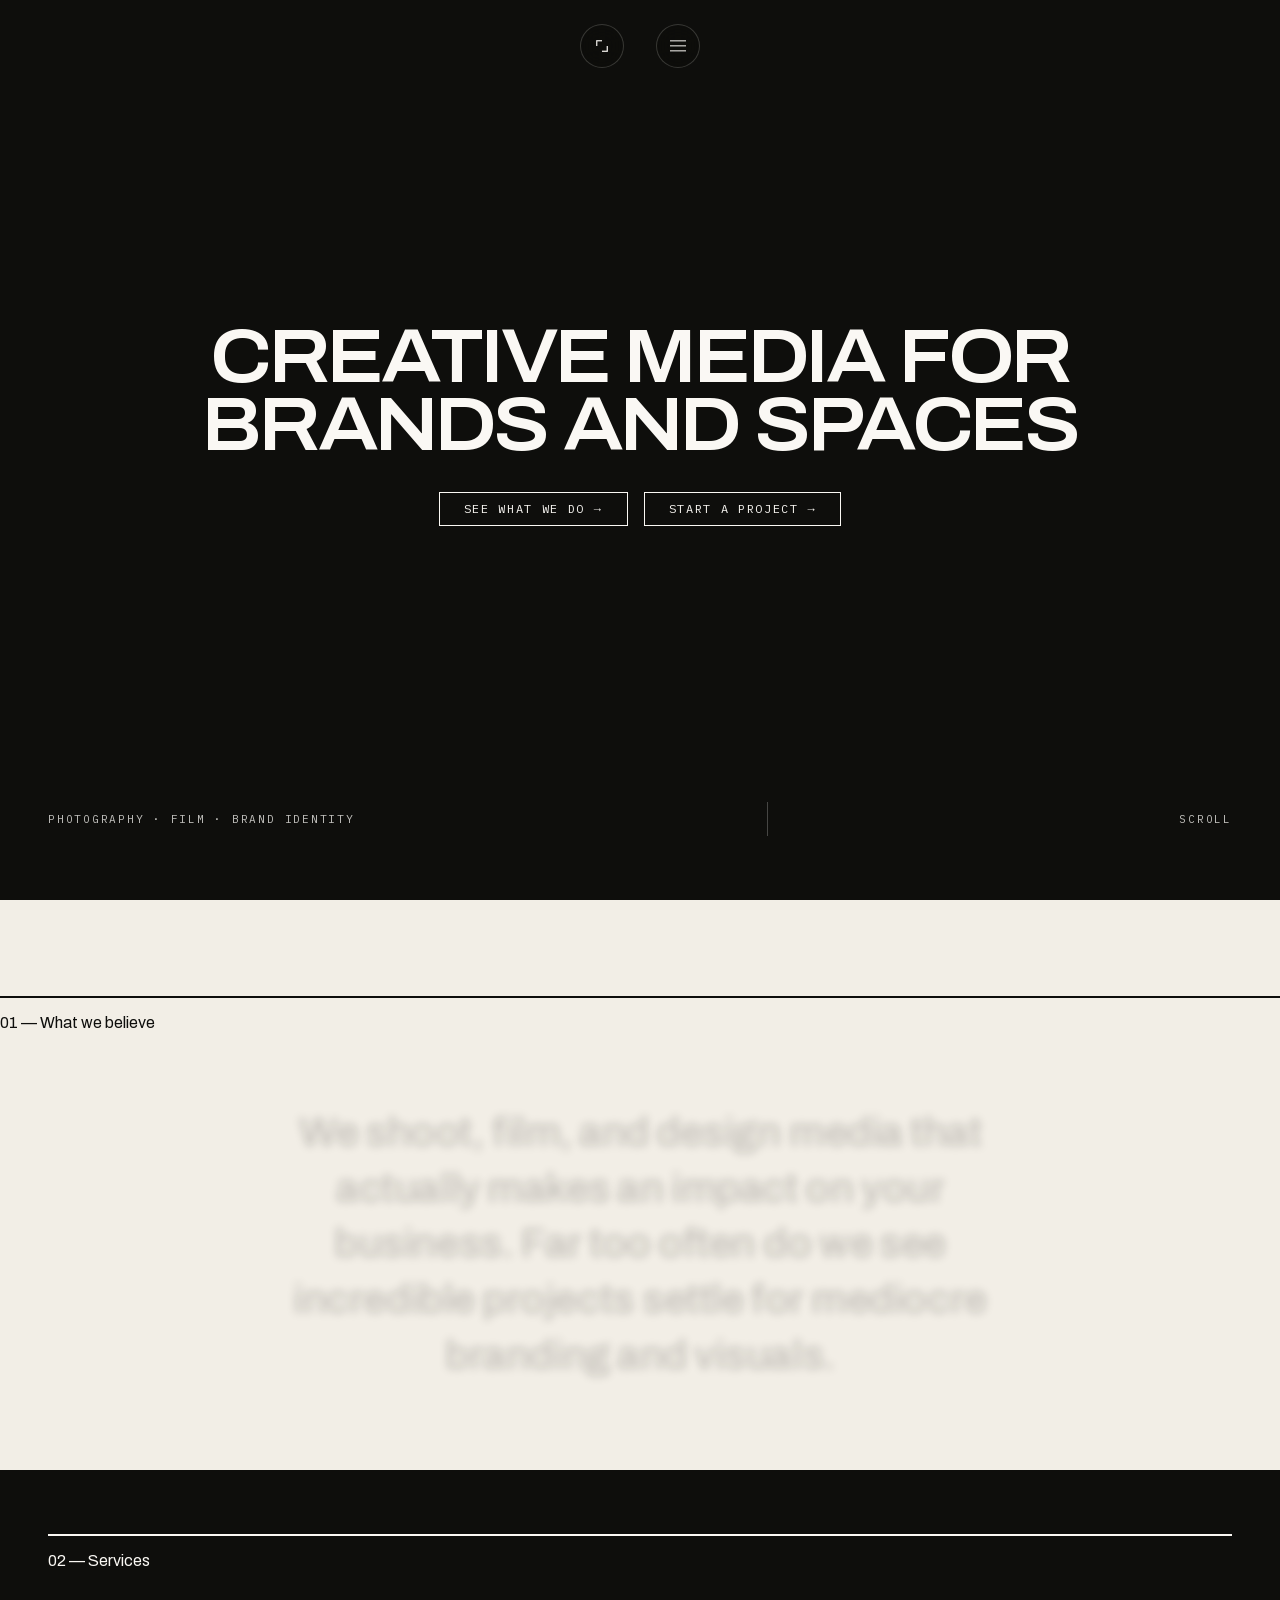
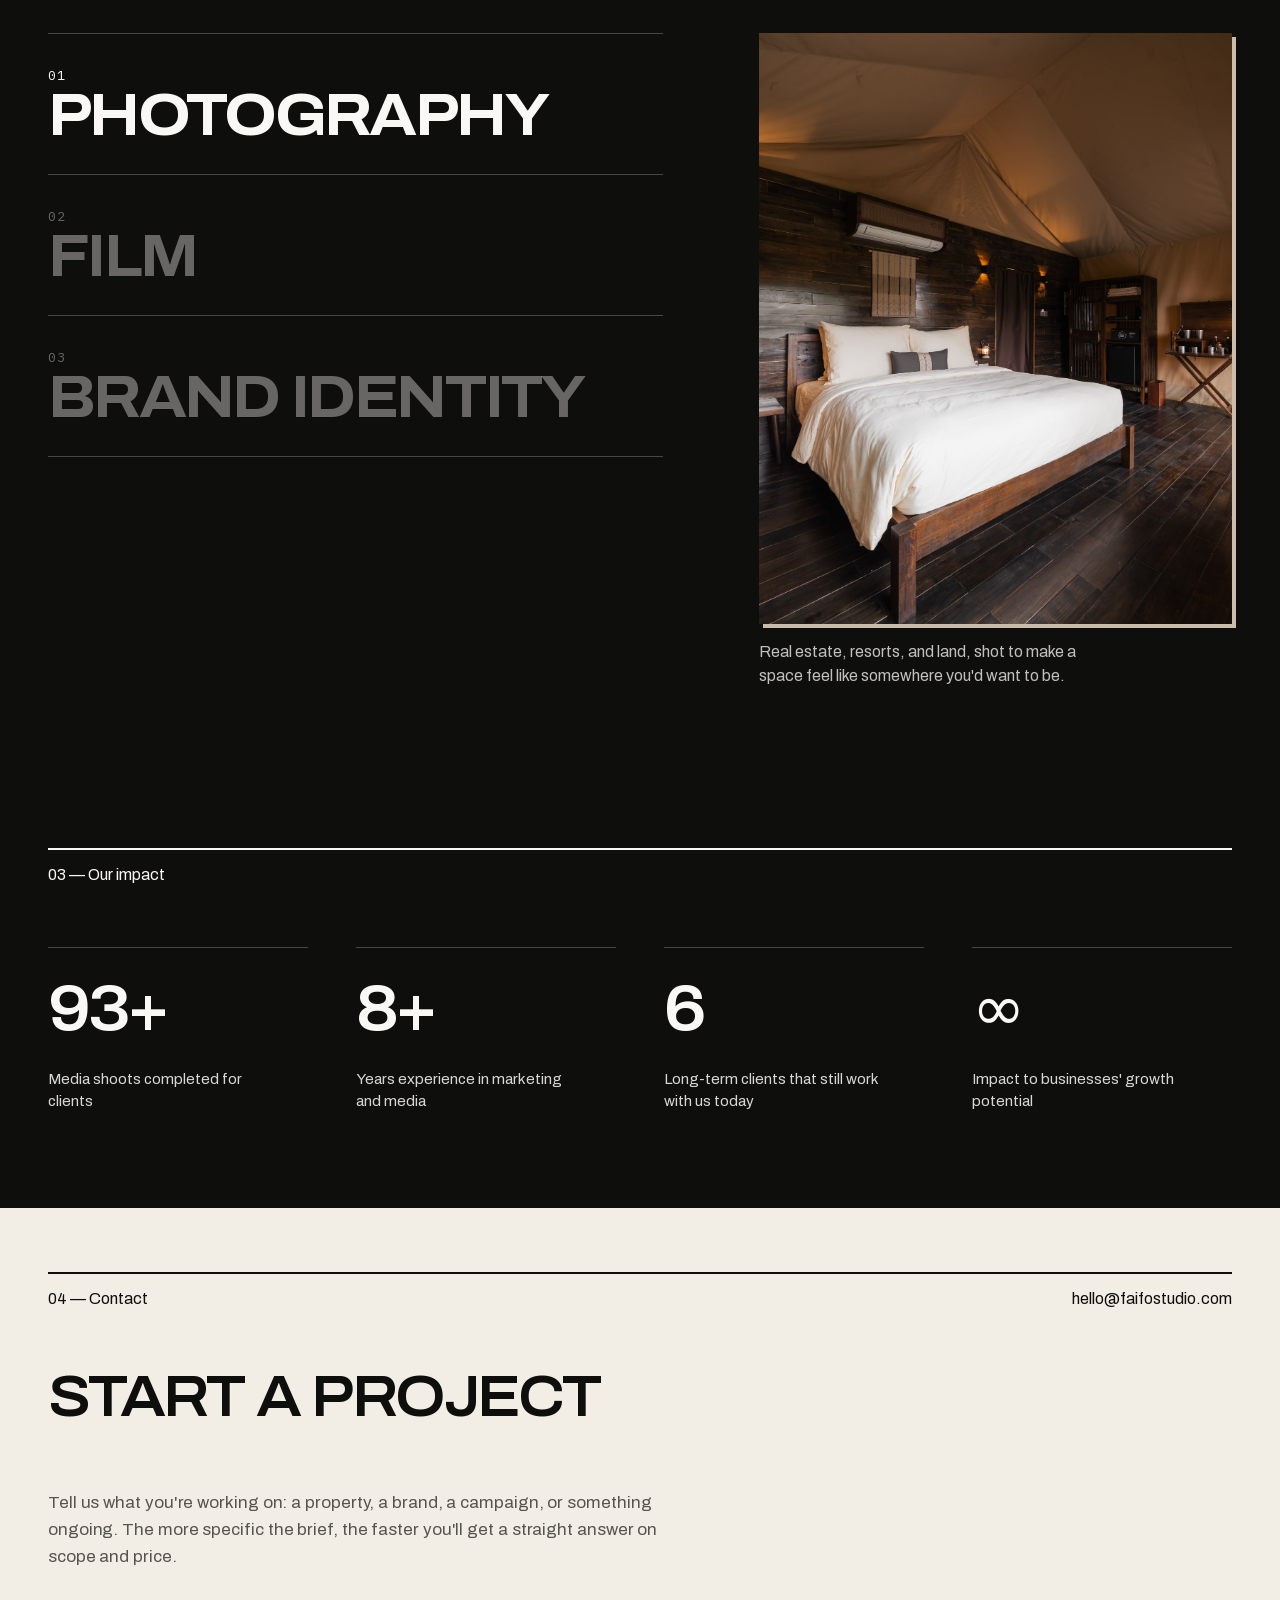
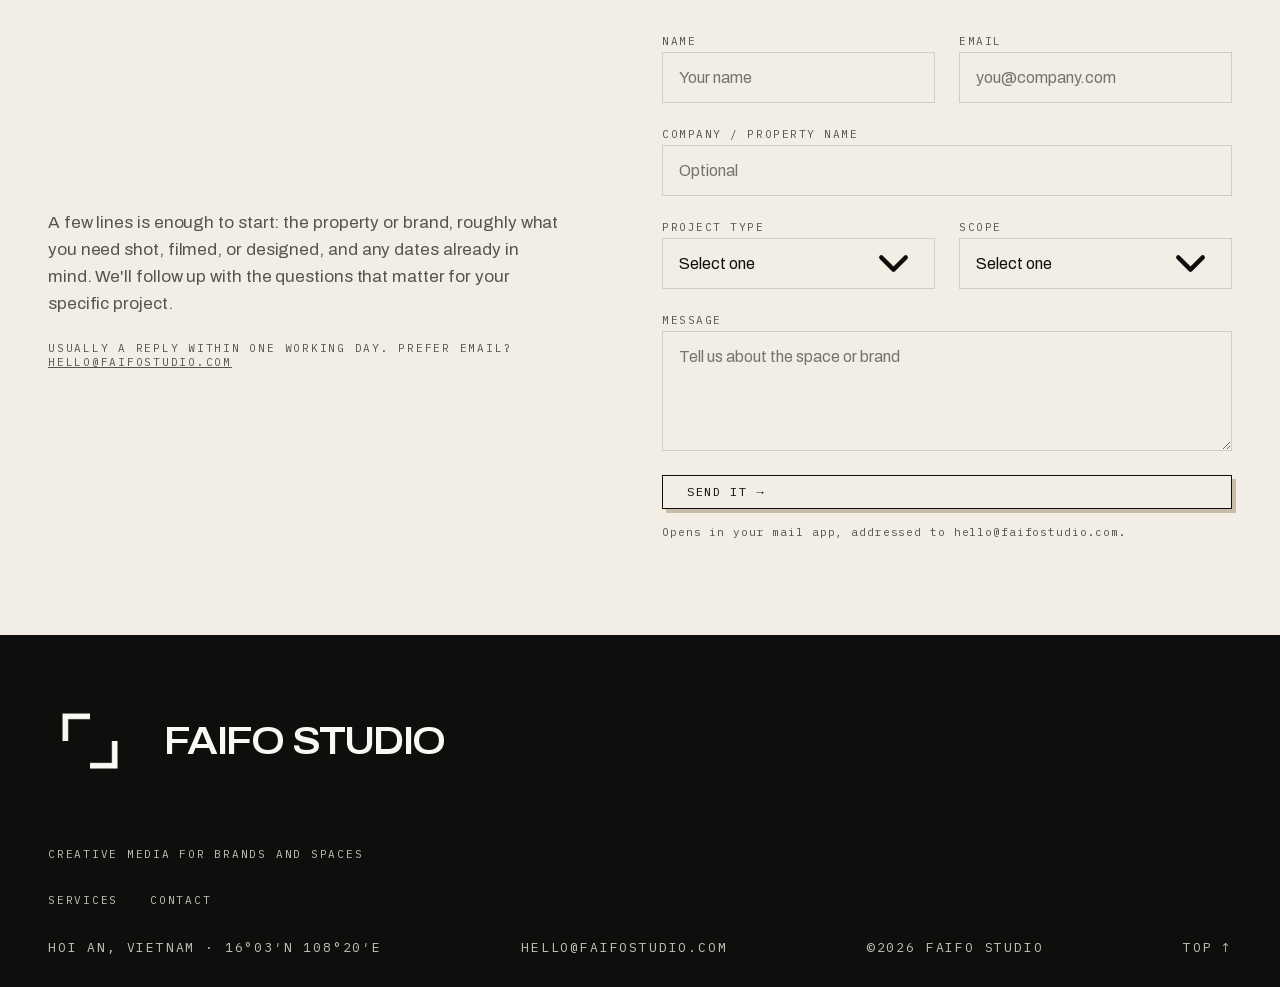
==== commit aae43afa: "Rename Cinematography to Film, center header buttons, remove How we work Cinematography -> Film ever" ====
--- a/index.html
+++ b/index.html
@@ -12,7 +12,7 @@
 <meta charset="UTF-8">
 <meta name="viewport" content="width=device-width, initial-scale=1.0">
 <title>Faifo Studio — Creative media for brands and spaces</title>
-<meta name="description" content="Faifo Studio is a Hoi An based creative studio: photography, cinematography, and brand identity for hospitality brands and property developers.">
+<meta name="description" content="Faifo Studio is a Hoi An based creative studio: photography, film, and brand identity for hospitality brands and property developers.">
 <link rel="icon" href="assets/logo/mark-ink.png">
 <meta name="theme-color" content="#0E0E0C">
 <link rel="stylesheet" href="css/tokens.css">
@@ -63,7 +63,6 @@
   </div>
   <nav class="nav-panel__links" aria-label="Mobile">
     <a href="#services">Services</a>
-    <a href="#process">How it works</a>
     <a href="#contact">Contact</a>
   </nav>
   <span class="meta-sm" style="color:var(--ink-meta-on-ink)">Hoi An, Vietnam · hello@faifostudio.com</span>
@@ -84,7 +83,7 @@
       </div>
     </div>
     <div class="hero__scroll meta-sm">
-      <span>Photography · Cinematography · Brand identity</span>
+      <span>Photography · Film · Brand identity</span>
       <span class="scroll-mark" aria-hidden="true"></span>
       <span>Scroll</span>
     </div>
@@ -102,7 +101,7 @@
 
   <!-- 02 — Services — vertical list, one title bold/active at a time; hover,
        click/tap, or keyboard focus swaps the companion photo (or, for
-       Cinematography, the Auko walkthrough video) and description on the
+       Film, the Auko walkthrough video) and description on the
        right. Mobile has no hover, so every item stacks with its own media
        inline instead of depending on a state that touch can't trigger. -->
   <section class="section services2 on-ink hairline-top" id="services" aria-label="Services">
@@ -125,7 +124,7 @@
               data-media="video"
               data-desc="Property films, resort walkthroughs, and brand films, shot to be watched, not skipped.">
             <span class="services2__num">02</span>
-            <h3 class="services2__name">Cinematography</h3>
+            <h3 class="services2__name">Film</h3>
             <p class="services2__desc-mobile">Property films, resort walkthroughs, and brand films, shot to be watched, not skipped.</p>
             <img class="services2__media-mobile" src="assets/photo/auko/overview-02-dusk.jpg" alt="Aerial dusk view of the Auko lodge" loading="lazy">
           </li>
@@ -152,55 +151,11 @@
     </div>
   </section>
 
-  <!-- 03 — How we work -->
-  <section class="section on-ink hairline-top" id="process" aria-label="How we work">
-    <div class="wrap">
-      <div class="meta-bar">
-        <span>03 — How we work</span>
-        <span>Talk · Shoot · Edit · Stay</span>
-      </div>
-      <div class="section-head reveal">
-        <h2 class="h-section">How it works</h2>
-      </div>
-
-      <div class="numbered-list reveal">
-        <div class="numbered-list__item">
-          <span class="numbered-list__num">01</span>
-          <div class="numbered-list__body">
-            <span class="numbered-list__title">We talk it through</span>
-            <span class="numbered-list__desc">What the space or brand needs, what it's for, who's seeing it.</span>
-          </div>
-        </div>
-        <div class="numbered-list__item">
-          <span class="numbered-list__num">02</span>
-          <div class="numbered-list__body">
-            <span class="numbered-list__title">We shoot</span>
-            <span class="numbered-list__desc">On location, with the gear and crew the project actually needs, whatever the brief calls for.</span>
-          </div>
-        </div>
-        <div class="numbered-list__item">
-          <span class="numbered-list__num">03</span>
-          <div class="numbered-list__body">
-            <span class="numbered-list__title">We edit and deliver</span>
-            <span class="numbered-list__desc">Final images and films, formatted for however you're using them: web, social, print, ads.</span>
-          </div>
-        </div>
-        <div class="numbered-list__item">
-          <span class="numbered-list__num">04</span>
-          <div class="numbered-list__body">
-            <span class="numbered-list__title">We stick around</span>
-            <span class="numbered-list__desc">Some clients need one shoot. Others need a studio on retainer for ongoing content. We do both.</span>
-          </div>
-        </div>
-      </div>
-    </div>
-  </section>
-
-  <!-- 04 — Our impact -->
+  <!-- 03 — Our impact -->
   <section class="section on-ink hairline-top" id="impact" aria-label="Our impact">
     <div class="wrap">
       <div class="meta-bar">
-        <span>04 — Our impact</span>
+        <span>03 — Our impact</span>
       </div>
       <div class="impact-grid">
         <div class="impact-item reveal">
@@ -223,11 +178,11 @@
     </div>
   </section>
 
-  <!-- 05 — Contact -->
+  <!-- 04 — Contact -->
   <section class="section on-bone" id="contact" aria-label="Contact">
     <div class="wrap">
       <div class="meta-bar">
-        <span>05 — Contact</span>
+        <span>04 — Contact</span>
         <span>hello@faifostudio.com</span>
       </div>
       <div class="section-head reveal">
@@ -260,7 +215,7 @@
               <select id="f-type" name="projectType">
                 <option value="">Select one</option>
                 <option>Photography</option>
-                <option>Cinematography</option>
+                <option>Film</option>
                 <option>Brand identity</option>
                 <option>Something else</option>
               </select>
@@ -298,7 +253,6 @@
     <p class="meta-sm" style="color:var(--ink-meta-on-ink); margin-bottom:var(--sp-6)">Creative media for brands and spaces</p>
     <nav class="footer__nav meta-sm" style="display:flex; gap:var(--sp-6); margin-bottom:var(--sp-6)" aria-label="Footer">
       <a href="#services">Services</a>
-      <a href="#process">How it works</a>
       <a href="#contact">Contact</a>
     </nav>
     <div class="footer__row meta">
--- a/css/style.css
+++ b/css/style.css
@@ -12,11 +12,10 @@
   text-transform: uppercase;
   font-size: clamp(2.75rem, 3.4vw + 2rem, 7.4rem);
   text-wrap: balance;
-  /* A single long word (e.g. "Cinematography" in a narrow mobile caption)
-     has nowhere to wrap and silently overflows past whatever ancestor is
-     clipping it — ch-based max-widths only approximate real glyph width
-     for this font. Let it break mid-word as a last resort instead of
-     disappearing past the edge. */
+  /* A single long word in a narrow mobile caption has nowhere to wrap and
+     silently overflows past whatever ancestor is clipping it — ch-based
+     max-widths only approximate real glyph width for this font. Let it
+     break mid-word as a last resort instead of disappearing past the edge. */
   overflow-wrap: break-word;
 }
 
@@ -131,6 +130,10 @@
   justify-content: space-between;
   padding: var(--sp-5) var(--page-margin);
 }
+/* Scoped to the main header specifically, not .nav-panel's own internal row
+   (same class, different context — wordmark-left/close-right there needs to
+   stay space-between, same reasoning as the earlier .nav__brand scoping bug). */
+.nav .nav__row { justify-content: center; gap: var(--sp-6); }
 
 /* Scoped to .nav specifically — .nav-panel reuses the .nav__brand class for
    its own, differently-shaped logo+wordmark header and must not inherit
@@ -374,6 +377,12 @@
   .h-display { font-size: clamp(2.4rem, 9vw, 3.6rem); }
 
   .impact-grid { grid-template-columns: 1fr 1fr; gap: var(--sp-7) var(--sp-6); }
+
+  /* .btn reads as a button (border, padding, background on hover), not
+     inline text, so it should meet the real touch-target minimum — desktop's
+     tighter proportions (fine pointer, already refined over several rounds)
+     stay as they are; this is scoped to touch-sized viewports only. */
+  .btn { padding-block: var(--sp-4); min-height: 44px; }
 }
 
 @media (max-width: 540px) {
@@ -408,26 +417,6 @@
 .nav-panel__links a { font-family: var(--font-grotesk); font-weight: 600; font-variation-settings: 'wdth' 112; text-transform: uppercase; font-size: 2rem; letter-spacing: -.03em; }
 .nav-panel__close { align-self: flex-end; width: 40px; height: 40px; border: 1px solid var(--ink-line-on-ink); display: flex; align-items: center; justify-content: center; }
 
-/* ---------- services / steps — numbered editorial rows, not cards ---------- */
-
-.numbered-list { display: flex; flex-direction: column; margin-top: var(--sp-8); }
-.numbered-list__item {
-  display: flex; gap: var(--sp-7);
-  padding: var(--sp-6) 0;
-  border-top: 1px solid var(--ink-line-on-bone);
-}
-.on-ink .numbered-list__item { border-top-color: var(--ink-line-on-ink); }
-.numbered-list__item:last-child { border-bottom: 1px solid var(--ink-line-on-bone); }
-.on-ink .numbered-list__item:last-child { border-bottom-color: var(--ink-line-on-ink); }
-.numbered-list__num {
-  font-family: var(--font-mono); font-size: 1.5rem; letter-spacing: -.01em;
-  color: var(--clay-500); flex: none; width: 64px;
-}
-.numbered-list__body { flex: 1; display: flex; flex-direction: column; gap: var(--sp-2); max-width: 62ch; }
-.numbered-list__title { font-size: 1.5rem; font-weight: 500; letter-spacing: -.01em; }
-.numbered-list__desc { font-size: 1.0625rem; line-height: 1.55; }
-.on-bone .numbered-list__desc { color: var(--ink-meta-on-bone); }
-.on-ink .numbered-list__desc { color: var(--ink-body-on-ink); }
 
 /* ---------- what-we-did checklist ---------- */
 
@@ -439,7 +428,7 @@
 /* ---------- services2 — vertical list, hover/focus swaps the companion photo ---------- */
 /* One title bold and full-bright at a time, the rest faded — the list itself
    carries the section, not a photo. Desktop pairs it with a sticky preview
-   panel (image, or for Cinematography the Auko walkthrough video) plus a
+   panel (image, or for Film the Auko walkthrough video) plus a
    caption below the frame, not overlaid on it, so there's no scrim to manage. */
 
 .services2__layout { display: grid; grid-template-columns: 1.3fr 1fr; gap: var(--sp-9); align-items: start; }
@@ -465,6 +454,11 @@
   text-transform: uppercase;
   line-height: .92;
   font-size: clamp(2.2rem, 4.6vw, 4.6rem);
+  /* Defensive: "Cinematography" (before this section's services were
+     renamed) genuinely overflowed at this weight/size on narrow phones —
+     same failure this project has hit twice before on the same word in a
+     different class. Kept in case a future service name runs just as long. */
+  overflow-wrap: break-word;
 }
 .services2__desc-mobile, .services2__media-mobile { display: none; }
 
@@ -509,10 +503,6 @@
 
 .hero__ctas { display: flex; gap: var(--sp-4); flex-wrap: wrap; margin-top: var(--sp-6); }
 
-@media (max-width: 700px) {
-  .numbered-list__item { gap: var(--sp-5); }
-  .numbered-list__num { width: 40px; font-size: 1.1rem; }
-}
 
 /* ---------- intro — fullscreen logo reveal, homepage entry, once per session ---------- */
 /* Page chrome, not a gesture surface: CSS-only, no bounce, same --ease-standard
